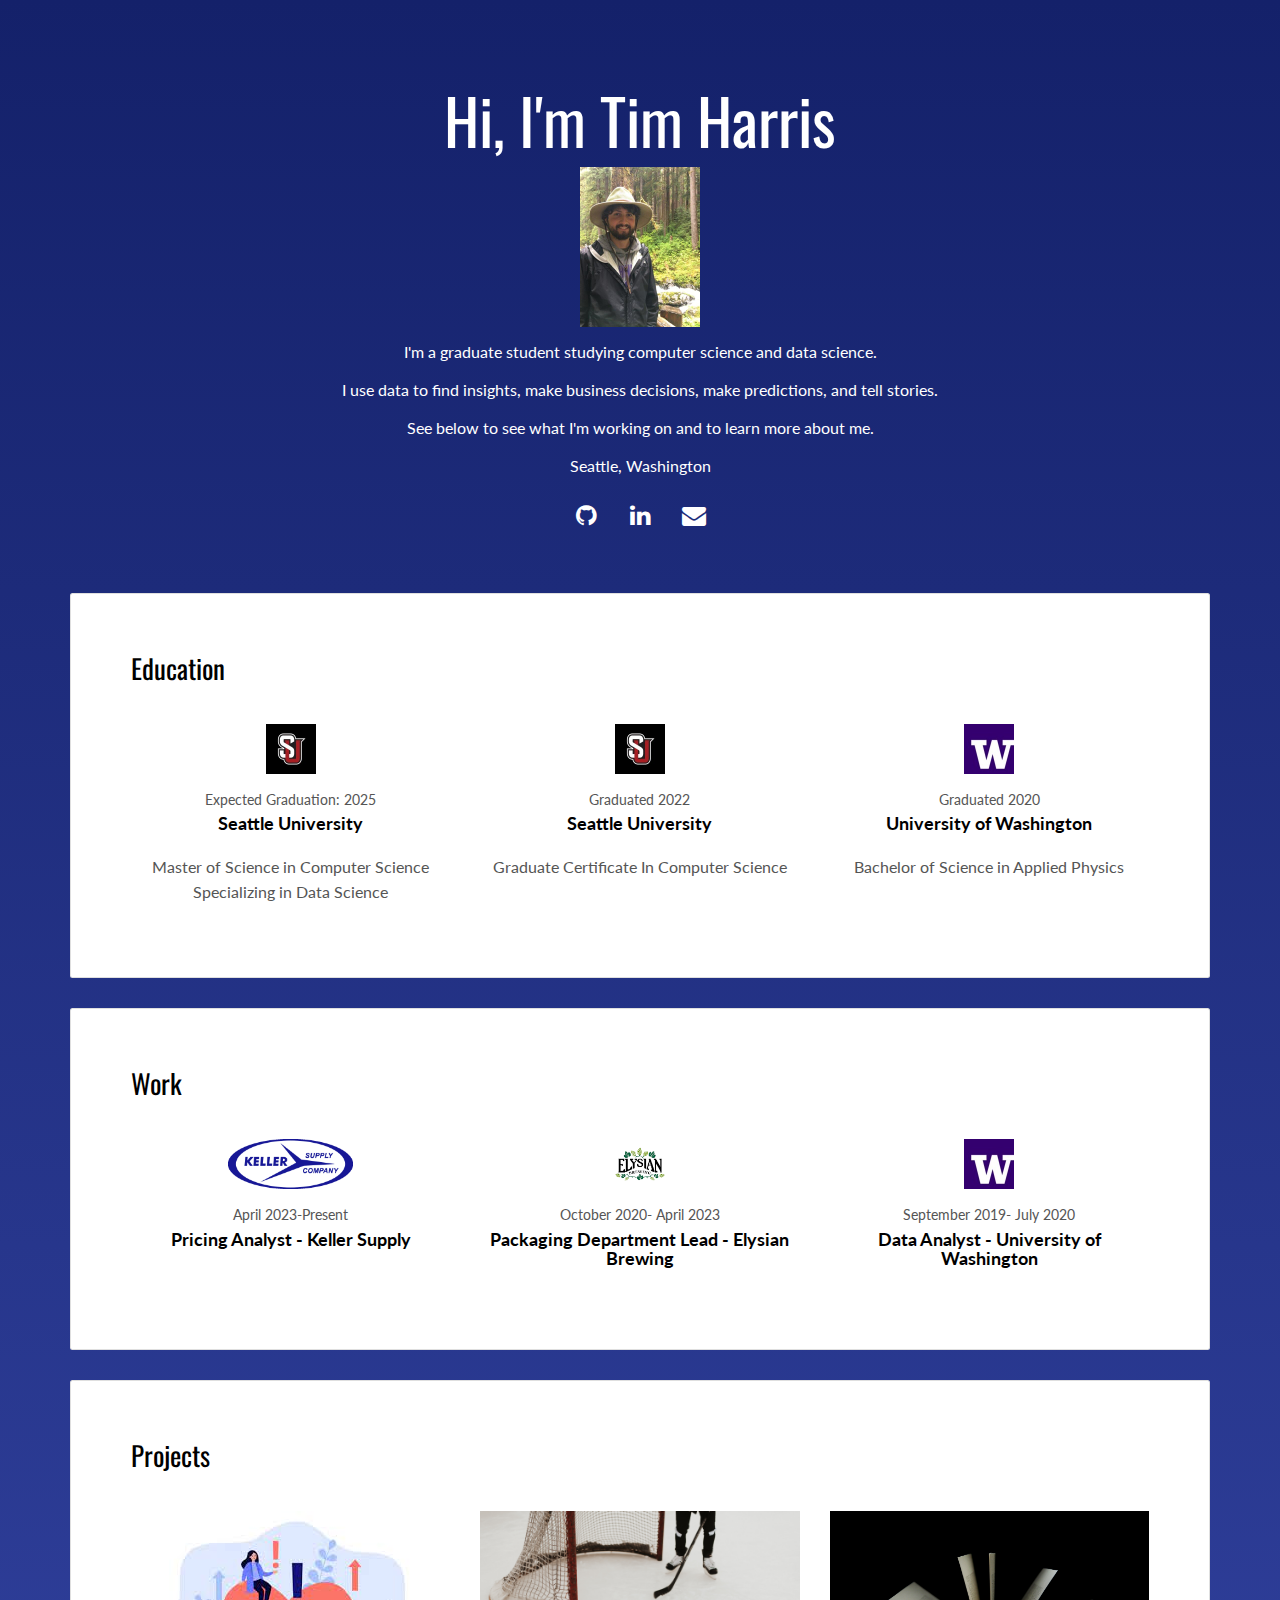
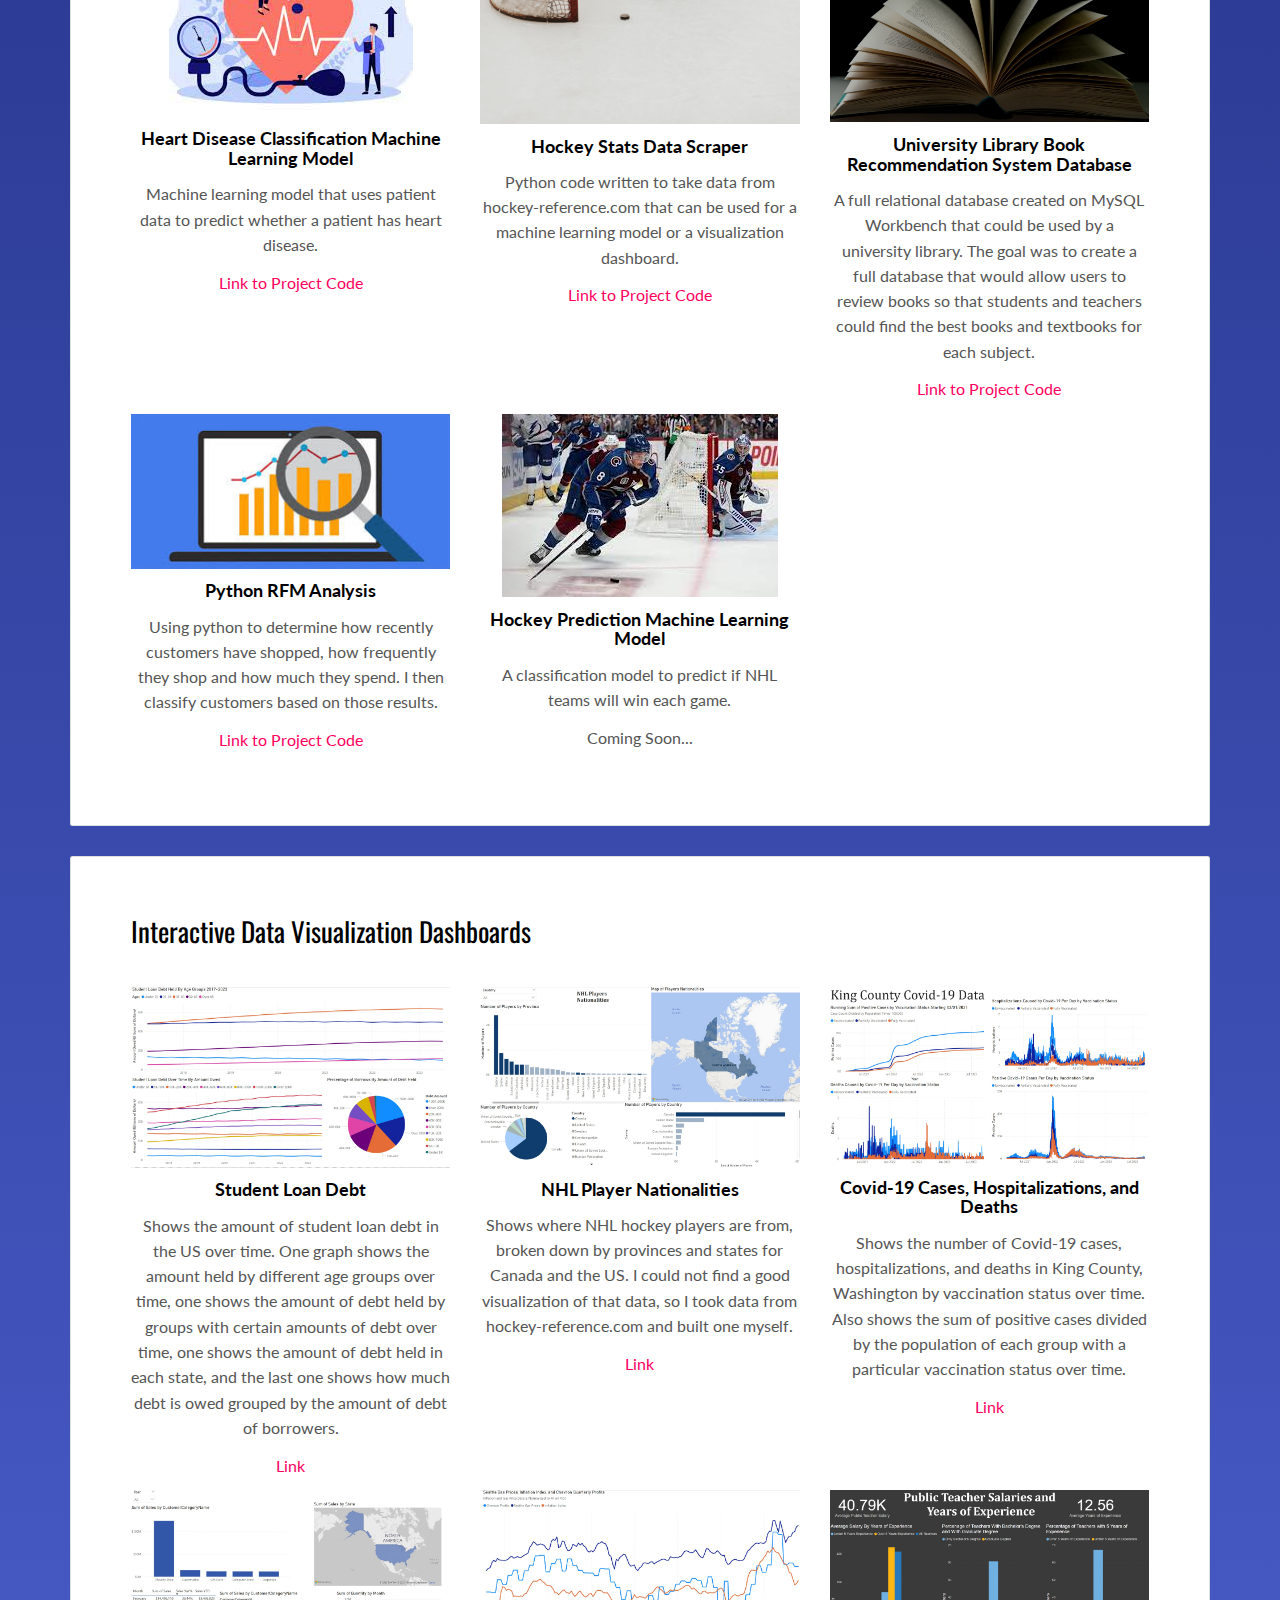
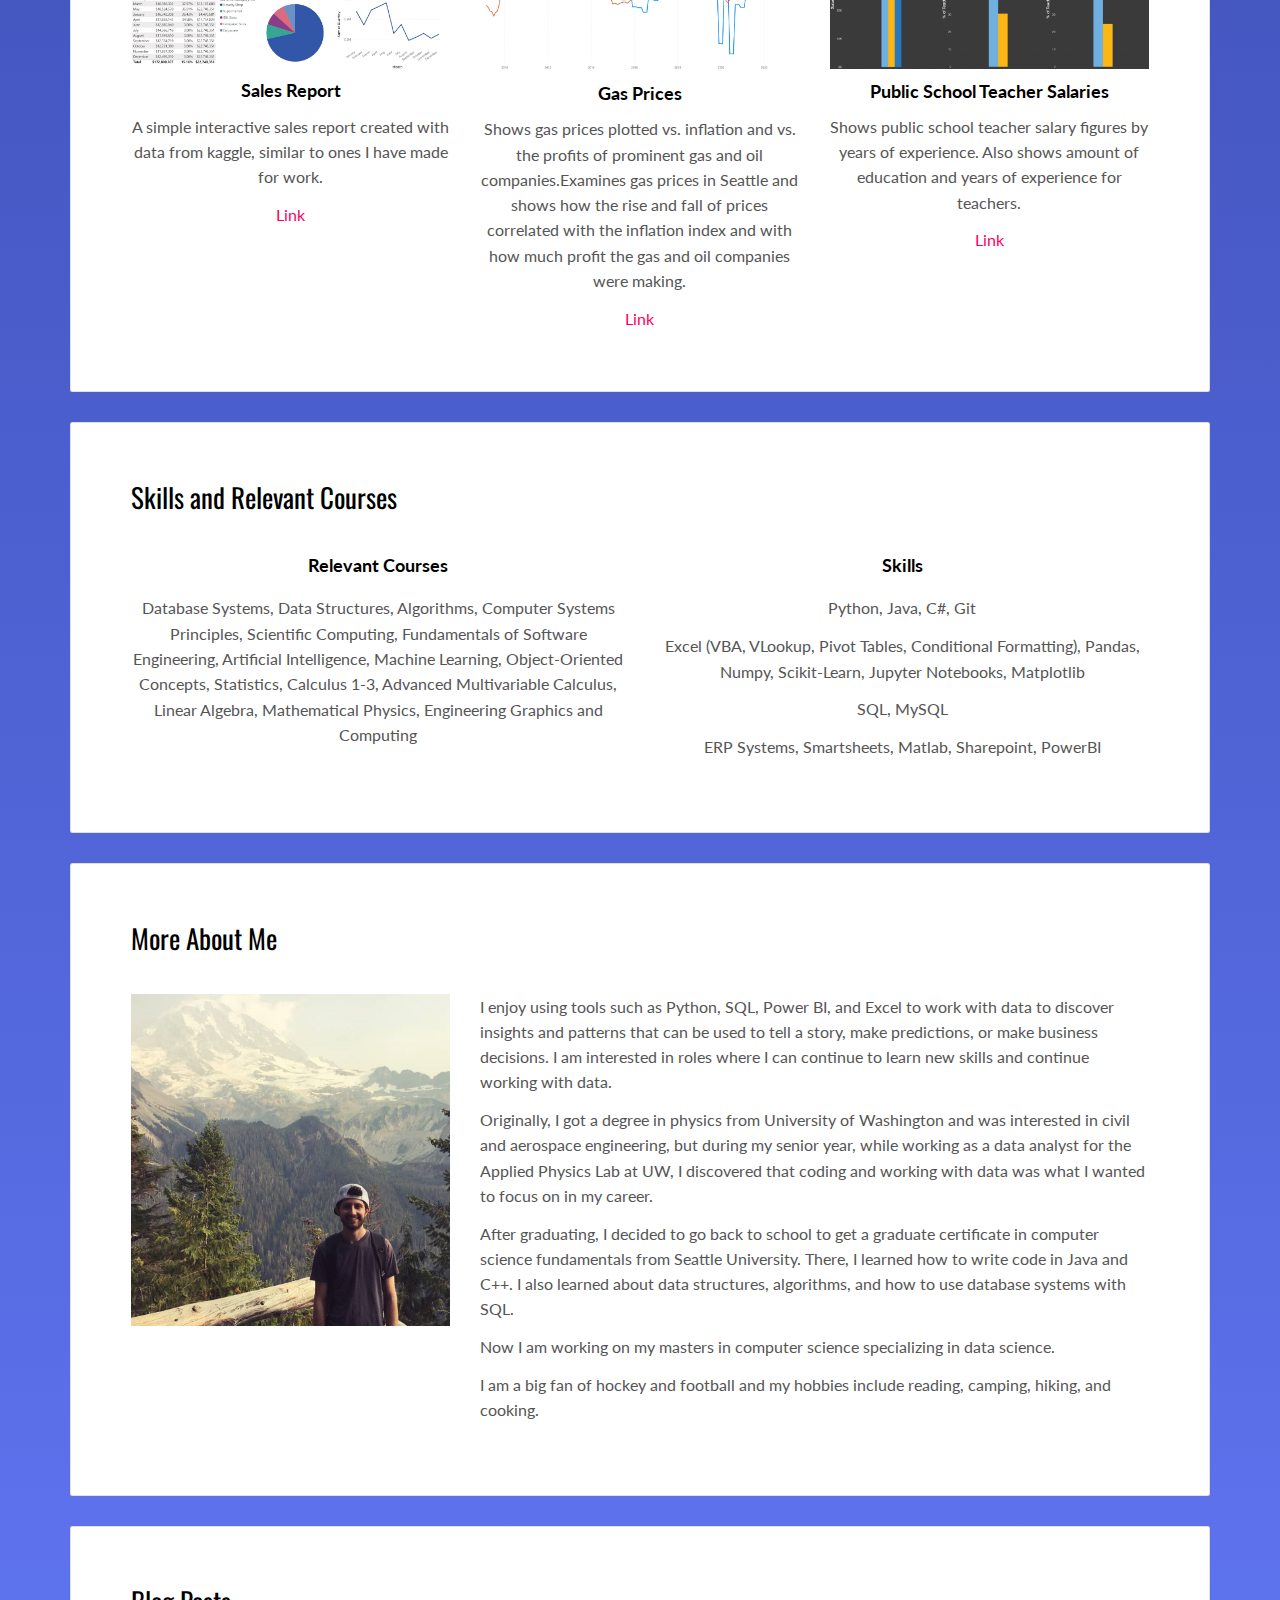
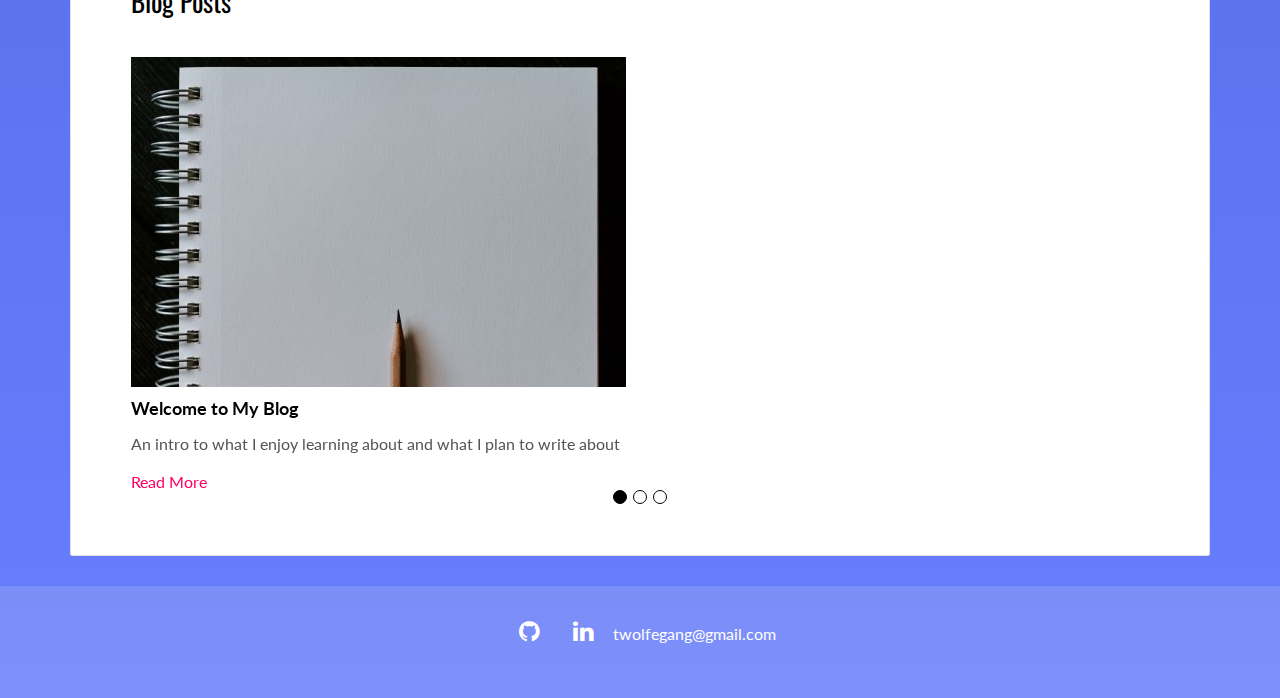
==== index.html @ 56629cdc "Update index.html" ====
<!DOCTYPE html>
<html lang="en">

<head>
  <meta charset="UTF-8">
  <meta content="IE=edge" http-equiv="X-UA-Compatible">
  <meta content="width=device-width,initial-scale=1" name="viewport">
  <meta content="description" name="description">
  <meta name="google" content="notranslate" />
  <meta content="Mashup templates have been developped by Orson.io team" name="author">

  <!-- Disable tap highlight on IE -->
  <meta name="msapplication-tap-highlight" content="no">
  
  <link rel="apple-touch-icon" sizes="180x180" href="apple-icon-180x180.png">
  <link href="book.ico" rel="icon">
  <title>Tim Harris</title>  

<link href="main.d8e0d294.css" rel="stylesheet"></head>

<body class="">

<!-- Add your content of header -->
<div class="background-color-layer" style="background-image: url('img-01.png')"
></div>
<main class="content-wrapper">
  <header class="white-text-container section-container">
    <div class="text-center" style="text-align:center;">
      <h1>Hi, I'm Tim Harris</h1>
	<p></p>
	<img src="thumbnail_image_6483441.jpg" alt="" style="width:120px;height:160px;">
	<p></p>
      <p>I'm a graduate student studying computer science and data science.</p> 
	<p>I use data to find insights, make business decisions, make predictions, and tell stories.</p> 
	<p>See below to see what I'm working on and to learn more about me.</p>
      <p>Seattle, Washington</p>
      <p>
        <a class="fa-icon fa-icon-2x" href="https://github.com/twolfegang" title="">
          <i class="fa fa-github"></i>
        </a>
        <a class="fa-icon fa-icon-2x" href="https://www.linkedin.com/in/twolfegang" title="">
          <i class="fa fa-linkedin"></i>
        </a>
        <a class="fa-icon fa-icon-2x" href="mailto:twolfegang@gmail.com" title="">
          <i class="fa fa-envelope"></i>
        </a>
      </p>
    </div>
  </header>



<!-- Add your site or app content here -->
	
 <div class="container">
   <div class="row">
     <div class="col-xs-12">
	     
	<div class="card">
          <div class="card-block">
            <h2>Education</h2>
            <div class="row" style="text-align:center;">

		<div class="col-md-4">
                <div class="education-experience">
		  <img src="SU.jpg" alt="SU" style="width:50px;height:50px;">
			<p></p>
                  <small class="date">Expected Graduation: 2025</small>
                  <h3 class="h5 date-title">Seattle University</h3>
                  <p>Master of Science in Computer Science Specializing in Data Science</p>
        	</div>
        	</div>

		<div class="col-md-4">
                <div class="education-experience">
		  <img src="SU.jpg" alt="SU" class="center" style="width:50px;height:50px;">	
		<p></p>	
                  <small class="date">Graduated 2022</small>
                  <h3 class="h5 date-title">Seattle University</h3>
                  <p>Graduate Certificate In Computer Science</p>
                </div>
              </div>
		    
		<div class="col-md-4">
                <div class="education-experience">
		  <img src="UW.jpg" alt="UW" style="width:50px;height:50px;">	
		<p></p>		
                  <small class="date">Graduated 2020</small>
                  <h3 class="h5 date-title">University of Washington</h3>
                  <p>Bachelor of Science in Applied Physics</p>
                </div>
              </div>
        </div>
      </div>
	</div>
          </div>
        </div>

	<div class="card">
          <div class="card-block">
            <h2>Work</h2>
	<div class="row" style="text-align:center;">
            <div class="col-md-4">
        	<div class="education-experience">
		<img src="keller.png" alt="keller" style="width:125px;height:50px;">
		<p></p>
              <small class="date">April 2023-Present</small>
              <h3 class="h5 date-title">Pricing Analyst - <a href="https://kellersupply.com" title="">Keller Supply</a></h3>
            </div>
	    </div>

            <div class="col-md-4">
        	<div class="education-experience">
		<img src="old.png" alt="elysian" style="width:50px;height:50px;">
		<p></p>
              <small class="date">October 2020- April 2023</small>
              <h3 class="h5 date-title">Packaging Department Lead - <a href="https://elysianbrewing.com" title="">Elysian Brewing</a></h3>
            </div>
	    </div>

            <div class="col-md-4">
        	<div class="education-experience">
		<img src="UW.jpg" alt="UW" style="width:50px;height:50px;">
		<p></p>
              <small class="date">September 2019- July 2020</small>
              <h3 class="h5 date-title">Data Analyst - <a href="https://www.apl.washington.edu/" title="">University of Washington</a></h3> 
            </div>
          </div>
        </div>
	</div>
	</div>
	 
        <div class="card">
          <div class="card-block">
            <h2>Projects</h2>
            <div class="row" style="text-align:center;">
              <div class="col-md-4">
                <img src="Heart.jpg" alt="">
                <h3 class="h5">Heart Disease Classification Machine Learning Model</h3>
                <p>Machine learning model that uses patient data to predict whether a patient has heart disease.</p>
                <p></p>
                <a href="https://github.com/twolfegang/Heart-Disease-Model">Link to Project Code</a>
              </div>
              <div class="col-md-4">
                <img src="hockey (2).jpg" class="img-responsive" alt="">
                <h3 class="h5">Hockey Stats Data Scraper</h3>
                <p>Python code written to take data from hockey-reference.com that can be used for a machine
                  learning model or a visualization dashboard.</p>
                  <p></p>
                  <a href="https://github.com/twolfegang/Hockey-Data-Scraper">Link to Project Code</a>
              </div>
              <div class="col-md-4">
                <img src="booktracker.jpg" class="img-responsive" alt="">
                <h3 class="h5">University Library Book Recommendation System Database</h3>
                <p>A full relational database created on MySQL Workbench that could be used by a university library. The
                  goal was to create a full database that would allow users to review books so that students and teachers
                  could find the best books and textbooks for each subject.</p>
                  <a href="https://github.com/twolfegang/Library-Database">Link to Project Code</a>
                  <p></p>
              </div>
            </div>
            <tr></tr>
            <div class="row" style="text-align:center;">
              <div class="col-md-4">
                <img src="Sales.jpg" class="img-responsive" alt="">
                <h3 class="h5">Python RFM Analysis</h3>
                <p>Using python to determine how recently customers have shopped, how frequently they shop and how much they spend. I then classify customers based on those results.</p>
                <p></p>
                <a href="https://github.com/twolfegang/RFM-Analysis">Link to Project Code</a>
                <p></p>
              </div>
              <div class="col-md-4">
                <img src="Makar.jpg" alt="">
                <h3 class="h5">Hockey Prediction Machine Learning Model</h3>
                <p>A classification model to predict if NHL teams will win each game.</p>
                <p>Coming Soon...</p>
              </div>
            </div>
          </div>
        </div>

        <div class="card">
          <div class="card-block">
            <h2>Interactive Data Visualization Dashboards</h2>
            <div class="row" style="text-align:center;">
              <div class="col-md-4">
                <img src="StudentLoan.jpg" class="img-responsive" alt="">
                <h3 class="h5">Student Loan Debt</h3>
                <p>Shows the amount of student loan debt in the US over time. One graph shows the amount
                  held by different age groups over time, one shows the amount of debt held by groups with certain
                  amounts of debt over time, one shows the amount of debt held in each state, and the last one shows
                  how much debt is owed grouped by the amount of debt of borrowers.</p>
                  <p></p>
                  <a href="https://github.com/twolfegang/student-loan-data">Link</a>
                  <p></p>
              </div>
              <div class="col-md-4">
                <img src="NHLPlayers.jpg" class="img-responsive" alt="">
                <h3 class="h5">NHL Player Nationalities</h3>
                <p>Shows where NHL hockey players are from, broken down by provinces
                  and states for Canada and the US. I could not find a good visualization of that data, 
                  so I took data from hockey-reference.com and built one myself.</p>
                  <a href="https://github.com/twolfegang/NHL-data">Link</a>
              </div>
              <div class="col-md-4">
                <img src="Covid.jpg" class="img-responsive" alt="">
                <h3 class="h5">Covid-19 Cases, Hospitalizations, and Deaths</h3>
                <p>Shows the number of Covid-19 cases, hospitalizations, and deaths in King County,
                  Washington by vaccination status over time. Also shows the sum of positive cases divided by the
                  population of each group with a particular vaccination status over time.</p>
                  <a href="https://github.com/twolfegang/covid-data">Link</a>
              </div>
            </div>
            <div class="row" style="text-align:center;">
              <div class="col-md-4">
                <img src="SalesReport.jpg" class="img-responsive" alt="">
                <h3 class="h5">Sales Report</h3>
                <p>A simple interactive sales report created with data from kaggle, similar to ones I have made for work.</p>
                <a href="https://github.com/twolfegang/sales-data">Link</a>
              </div>
              <div class="col-md-4">
                <img src="GasPrices.jpg" class="img-responsive" alt="">
                <h3 class="h5">Gas Prices</h3>
                <p>Shows gas prices plotted vs. inflation and vs. the profits of prominent gas and oil
                  companies.Examines gas prices in Seattle and shows how the rise and fall of prices correlated
                  with the inflation index and with how much profit the gas and oil companies were making.</p>
                  <a href="https://github.com/twolfegang/gas-price-data">Link</a>
              </div>
              <div class="col-md-4">
                <img src="Teacher.jpg" class="img-responsive" alt="">
                <h3 class="h5">Public School Teacher Salaries</h3>
                <p>Shows public school teacher salary figures by years of experience. Also shows amount of education and years of experience for teachers.</p>
                <a href="https://github.com/twolfegang/teacher-data">Link</a>
              </div>
            </div>
          </div>
        </div>

	<div class="card">
        	<div class="card-block">
            	<h2>Skills and Relevant Courses</h2>
		<div class="row" style="text-align:center;">
			<div class="col-md-6">
             		<div class="education-experience">
              			<h3 class="h5 date-title">Relevant Courses</h3>
              			<p>Database Systems, Data Structures, Algorithms, Computer Systems Principles, Scientific Computing, 
				Fundamentals of Software Engineering, Artificial Intelligence, Machine Learning,
                		Object-Oriented Concepts, Statistics, Calculus 1-3, Advanced Multivariable Calculus, Linear Algebra, 
                		Mathematical Physics, Engineering Graphics and Computing</p>
            		</div>
			</div>		

            	<div class="col-md-6">
             		<div class="education-experience">
              		<h3 class="h5 date-title">Skills</h3>
              			<p>Python, Java, C#, Git</p>
				<p>Excel (VBA, VLookup, Pivot Tables, Conditional Formatting), Pandas, Numpy, Scikit-Learn, Jupyter Notebooks, Matplotlib</p>
				<p>SQL, MySQL</p>
				<p>ERP Systems, Smartsheets, Matlab, Sharepoint, PowerBI</p> 
            		</div>
          	</div>
        </div>
	</div>
	</div>
	 
       <div class="card">
          <div class="card-block">
            <h2>More About Me</h2>
            <div class="row">
              <div class="col-md-4">
                <p><img src="img-01.png" class="img-responsive" alt=""></p>
              </div>
              <div class="col-md-8">

              <p>I enjoy using tools such as Python, SQL, Power BI, and Excel to work with data to discover insights 
                and patterns that can be used to tell a story, make predictions, or make business decisions. 
                I am interested in roles where I can continue to learn new skills and continue working with data. </p>
              <p>Originally, I got a degree in physics from University of Washington and was interested in civil and 
                aerospace engineering, but during my senior year, while working as a data analyst for the 
                Applied Physics Lab at UW, I discovered that coding and working with data was what I wanted to 
                focus on in my career. </p>
              <p>After graduating, I decided to go back to school to get a graduate certificate in computer science 
                fundamentals from Seattle University. There, I learned how to write code in Java and C++. I also learned 
                about data structures, algorithms, and how to use database systems with SQL. </p>
              <p>Now I am working on my masters in computer science specializing in data science.</p>
              <p> I am a big fan of hockey and football and my hobbies include reading, camping, hiking, and cooking. </p>    
              </div>
            </div>
          </div>
        </div>

              <div class="card">
          <div class="card-block">
            <h2>Blog Posts</h2>
            <div id="carousel-example-generic" class="carousel slide" data-ride="carousel">
            

            <!-- Wrapper for slides -->
            <div class="carousel-inner" role="listbox">
              <div class="item active">
                <img src="learned.jpg" class="img-responsive" alt="">
                <div class="carousel-caption">
                  <h3 class="h5">Welcome to My Blog</h3>
                  <p>An intro to what I enjoy learning about and what I plan to write about</p>
                  <a href="https://medium.com/@twolfegang/welcome-to-my-blog-fffe9e2629b8">Read More</a>
                </div>
              </div>
              <div class="item">
                <img src="learning.jpg" class="img-responsive" alt="">
                <div class="carousel-caption">
                  <h3 class="h5">What Is Machine Learning?</h3>
                  <p>Explaining machine learning in basic terms for beginners</p>
                  <a href="https://medium.com/@twolfegang/what-is-machine-learning-explaining-the-basic-concept-of-how-it-works-213260e76b90">Read More</a>
                </div>
              </div>

              <div class="item">
                <img src="imposter.jpg" class="img-responsive" alt="">
                <div class="carousel-caption">
                  <h3 class="h5">How Does A Random Forest Algorithm Work?</h3>
                  <p>Random Forest algorithms can be used for classication or regression machine learning models.</p>
                  <a href="https://medium.com/@twolfegang/a-very-quick-explanation-of-random-forest-6c26cb41fc52">Read More</a>
                </div>
              </div>
            </div>

            <!-- Indicators -->
            <ol class="carousel-indicators">
              <li data-target="#carousel-example-generic" data-slide-to="0" class="active"></li>
              <li data-target="#carousel-example-generic" data-slide-to="1"></li>
              <li data-target="#carousel-example-generic" data-slide-to="2"></li>
            </ol>

          </div>
          </div>
        </div>
     </div>
   </div>
 </div>

</main>
<footer class="footer-container white-text-container text-center">
  <div class="container">
    <div class="row">
      <div class="col-xs-12">
        
               
          <a class="fa-icon fa-icon-2x" href="https://github.com/twolfegang" title="">
            <i class="fa fa-github"></i>
          </a>
          <a class="fa-icon fa-icon-2x" href="https://www.linkedin.com/in/twolfegang" title="">
            <i class="fa fa-linkedin"></i>
          </a>
          <a href="mailto:twolfegang@gmail.com">twolfegang@gmail.com</a>
        </p>
      </div>
    </div>
  </div>
</footer>

<script>
  document.addEventListener("DOMContentLoaded", function (event) {
     scrollRevelation('.card');
  });
</script>
<!-- Google Analytics: change UA-XXXXX-X to be your site's ID 

<script>
  (function (i, s, o, g, r, a, m) {
    i['GoogleAnalyticsObject'] = r; i[r] = i[r] || function () {
      (i[r].q = i[r].q || []).push(arguments)
    }, i[r].l = 1 * new Date(); a = s.createElement(o),
      m = s.getElementsByTagName(o)[0]; a.async = 1; a.src = g; m.parentNode.insertBefore(a, m)
  })(window, document, 'script', '//www.google-analytics.com/analytics.js', 'ga');
  ga('create', 'UA-XXXXX-X', 'auto');
  ga('send', 'pageview');
</script>

--><script type="text/javascript" src="main.bc58148c.js"></script></body>

</html>
---- main.d8e0d294.css ----
@import url(https://fonts.googleapis.com/css?family=Lato:400,700|Oswald);@import url(https://maxcdn.bootstrapcdn.com/font-awesome/4.7.0/css/font-awesome.min.css);/*!
 * Bootstrap v3.3.7 (http://getbootstrap.com)
 * Copyright 2011-2016 Twitter, Inc.
 * Licensed under MIT (https://github.com/twbs/bootstrap/blob/master/LICENSE)
 */
/*! normalize.css v3.0.3 | MIT License | github.com/necolas/normalize.css */html{font-family:sans-serif;-ms-text-size-adjust:100%;-webkit-text-size-adjust:100%}body{margin:0}article,aside,details,figcaption,figure,footer,header,hgroup,main,menu,nav,section,summary{display:block}audio,canvas,progress,video{display:inline-block;vertical-align:baseline}audio:not([controls]){display:none;height:0}[hidden],template{display:none}a{background-color:transparent}a:active,a:hover{outline:0}abbr[title]{border-bottom:1px dotted}b,strong{font-weight:700}dfn{font-style:italic}h1{font-size:2em;margin:.67em 0}mark{background:#ff0;color:#000}small{font-size:80%}sub,sup{font-size:75%;line-height:0;position:relative;vertical-align:baseline}sup{top:-.5em}sub{bottom:-.25em}img{border:0}svg:not(:root){overflow:hidden}figure{margin:1em 40px}hr{box-sizing:content-box;height:0}pre{overflow:auto}code,kbd,pre,samp{font-family:monospace,monospace;font-size:1em}button,input,optgroup,select,textarea{color:inherit;font:inherit;margin:0}button{overflow:visible}button,select{text-transform:none}button,html input[type=button],input[type=reset],input[type=submit]{-webkit-appearance:button;cursor:pointer}button[disabled],html input[disabled]{cursor:default}button::-moz-focus-inner,input::-moz-focus-inner{border:0;padding:0}input{line-height:normal}input[type=checkbox],input[type=radio]{box-sizing:border-box;padding:0}input[type=number]::-webkit-inner-spin-button,input[type=number]::-webkit-outer-spin-button{height:auto}input[type=search]{-webkit-appearance:textfield;box-sizing:content-box}input[type=search]::-webkit-search-cancel-button,input[type=search]::-webkit-search-decoration{-webkit-appearance:none}fieldset{border:1px solid silver;margin:0 2px;padding:.35em .625em .75em}textarea{overflow:auto}optgroup{font-weight:700}table{border-collapse:collapse;border-spacing:0}td,th{padding:0}

.content-wrapper{
    background-image: linear-gradient(#14216A, #667CFD);
}

/*! Source: https://github.com/h5bp/html5-boilerplate/blob/master/src/css/main.css */@media print{*,:after,:before{background:transparent!important;
color:#000!important;
box-shadow:none!important;
text-shadow:none!important}

a,a:visited{text-decoration:underline}

a[href]:after{content:" (" attr(href) ")"}

abbr[title]:after{content:" (" attr(title) ")"}

a[href^="#"]:after,a[href^="javascript:"]:after{content:""}

blockquote,pre{border:1px solid #999;
page-break-inside:avoid}

thead{display:table-header-group}

img,tr{page-break-inside:avoid}

img{max-width:100%!important}

h2,h3,p{orphans:3;
widows:3}

h2,h3{page-break-after:avoid}

.navbar{display:none}

.btn>.caret,.dropup>.btn>.caret{border-top-color:#000!important}

.label{border:1px solid #000}

.table{border-collapse:collapse!important}

.table td,.table th{background-color:#fff!important}

.table-bordered td,.table-bordered th{border:1px solid #ddd!important}

}

*,:after,:before{-webkit-box-sizing:border-box;
-moz-box-sizing:border-box;
box-sizing:border-box}

html{font-size:10px;
-webkit-tap-highlight-color:transparent}

body{font-family:Lato,Helvetica,Arial,sans-serif;
font-size:16px;
line-height:1.58;
color:#555;
background-color:#fff}

button,input,select,textarea{font-family:inherit;
font-size:inherit;
line-height:inherit}

a{color:#ff0060;
text-decoration:none}

a:focus,a:hover{color:#b30043;
text-decoration:underline}

a:focus{outline:5px auto -webkit-focus-ring-color;
outline-offset:-2px}

figure{margin:0}

img{vertical-align:middle}

.img-responsive{display:block;
max-width:100%;
height:auto}

.img-rounded{border-radius:6px}

.img-thumbnail{padding:4px;
line-height:1.58;
background-color:#fff;
border:1px solid #ddd;
border-radius:4px;
-webkit-transition:all .2s ease-in-out;
-o-transition:all .2s ease-in-out;
transition:all .2s ease-in-out;
display:inline-block;
max-width:100%;
height:auto}

.img-circle{border-radius:50%}

hr{margin-top:25px;
margin-bottom:25px;
border:0;
border-top:1px solid #eee}

.sr-only{position:absolute;
width:1px;
height:1px;
margin:-1px;
padding:0;
overflow:hidden;
clip:rect(0,0,0,0);
border:0}

.sr-only-focusable:active,.sr-only-focusable:focus{position:static;
width:auto;
height:auto;
margin:0;
overflow:visible;
clip:auto}

[role=button]{cursor:pointer}

.h1,.h2,.h3,.h4,.h5,.h6,h1,h2,h3,h4,h5,h6{font-family:Oswald,Helvetica,Arial,sans-serif;
font-weight:400;
line-height:1.1;
color:#000}

.h1 .small,.h1 small,.h2 .small,.h2 small,.h3 .small,.h3 small,.h4 .small,.h4 small,.h5 .small,.h5 small,.h6 .small,.h6 small,h1 .small,h1 small,h2 .small,h2 small,h3 .small,h3 small,h4 .small,h4 small,h5 .small,h5 small,h6 .small,h6 small{font-weight:400;
line-height:1;
color:#777}

.h1,.h2,.h3,h1,h2,h3{margin-top:25px;
margin-bottom:12.5px}

.h1 .small,.h1 small,.h2 .small,.h2 small,.h3 .small,.h3 small,h1 .small,h1 small,h2 .small,h2 small,h3 .small,h3 small{font-size:65%}

.h4,.h5,.h6,h4,h5,h6{margin-top:12.5px;
margin-bottom:12.5px}

.h4 .small,.h4 small,.h5 .small,.h5 small,.h6 .small,.h6 small,h4 .small,h4 small,h5 .small,h5 small,h6 .small,h6 small{font-size:75%}

.h1,h1{font-size:63px}

.h2,h2{font-size:27px}

.h3,.h4,h3,h4{font-size:20px}

.h5,h5{font-size:18px}

.h6,h6{font-size:14px}

p{margin:0 0 12.5px}

.lead{margin-bottom:25px;
font-size:18px;
font-weight:300;
line-height:1.4}

@media (min-width:768px){.lead{font-size:24px}

}

.small,small{font-size:87%}

.mark,mark{background-color:#fcf8e3;
padding:.2em}

.text-left{text-align:left}

.text-right{text-align:right}

.text-center{text-align:center}

.text-justify{text-align:justify}

.text-nowrap{white-space:nowrap}

.text-lowercase{text-transform:lowercase}

.initialism,.text-uppercase{text-transform:uppercase}

.text-capitalize{text-transform:capitalize}

.text-muted{color:#777}

.text-primary{color:#ff0060}

a.text-primary:focus,a.text-primary:hover{color:#cc004d}

.text-success{color:#fff}

a.text-success:focus,a.text-success:hover{color:#e6e6e6}

.text-info{color:#31708f}

a.text-info:focus,a.text-info:hover{color:#245269}

.text-warning{color:#8a6d3b}

a.text-warning:focus,a.text-warning:hover{color:#66512c}

.text-danger{color:#fff}

a.text-danger:focus,a.text-danger:hover{color:#e6e6e6}

.bg-primary{color:#fff;
background-color:#ff0060}

a.bg-primary:focus,a.bg-primary:hover{background-color:#cc004d}

.bg-success{background-color:#87e329}

a.bg-success:focus,a.bg-success:hover{background-color:#6dc019}

.bg-info{background-color:#d9edf7}

a.bg-info:focus,a.bg-info:hover{background-color:#afd9ee}

.bg-warning{background-color:#fcf8e3}

a.bg-warning:focus,a.bg-warning:hover{background-color:#f7ecb5}

.bg-danger{background-color:#ff2c74}

a.bg-danger:focus,a.bg-danger:hover{background-color:#f80055}

.page-header{padding-bottom:11.5px;
margin:50px 0 25px;
border-bottom:1px solid #eee}

ol,ul{margin-top:0;
margin-bottom:12.5px}

ol ol,ol ul,ul ol,ul ul{margin-bottom:0}

.list-inline,.list-unstyled{padding-left:0;
list-style:none}

.list-inline{margin-left:-5px}

.list-inline>li{display:inline-block;
padding-left:5px;
padding-right:5px}

dl{margin-top:0;
margin-bottom:25px}

dd,dt{line-height:1.58}

dt{font-weight:700}

dd{margin-left:0}

.dl-horizontal dd:after,.dl-horizontal dd:before{content:" ";
display:table}

.dl-horizontal dd:after{clear:both}

@media (min-width:768px){.dl-horizontal dt{float:left;
width:160px;
clear:left;
text-align:right;
overflow:hidden;
text-overflow:ellipsis;
white-space:nowrap}

.dl-horizontal dd{margin-left:180px}

}

abbr[data-original-title],abbr[title]{cursor:help;
border-bottom:1px dotted #777}

.initialism{font-size:90%}

blockquote{padding:12.5px 25px;
margin:0 0 25px;
font-size:20px;
border-left:5px solid #eee}

blockquote ol:last-child,blockquote p:last-child,blockquote ul:last-child{margin-bottom:0}

blockquote .small,blockquote footer,blockquote small{display:block;
font-size:80%;
line-height:1.58;
color:#777}

blockquote .small:before,blockquote footer:before,blockquote small:before{content:"\2014   \A0"}

.blockquote-reverse,blockquote.pull-right{padding-right:15px;
padding-left:0;
border-right:5px solid #eee;
border-left:0;
text-align:right}

.blockquote-reverse .small:before,.blockquote-reverse footer:before,.blockquote-reverse small:before,blockquote.pull-right .small:before,blockquote.pull-right footer:before,blockquote.pull-right small:before{content:""}

.blockquote-reverse .small:after,.blockquote-reverse footer:after,.blockquote-reverse small:after,blockquote.pull-right .small:after,blockquote.pull-right footer:after,blockquote.pull-right small:after{content:"\A0   \2014"}

address{margin-bottom:25px;
font-style:normal;
line-height:1.58}

code,kbd,pre,samp{font-family:Menlo,Monaco,Consolas,Courier New,monospace}

code{color:#c7254e;
background-color:#f9f2f4;
border-radius:4px}

code,kbd{padding:2px 4px;
font-size:90%}

kbd{color:#fff;
background-color:#333;
border-radius:3px;
box-shadow:inset 0 -1px 0 rgba(0,0,0,.25)}

kbd kbd{padding:0;
font-size:100%;
font-weight:700;
box-shadow:none}

pre{display:block;
padding:12px;
margin:0 0 12.5px;
font-size:15px;
line-height:1.58;
word-break:break-all;
word-wrap:break-word;
color:#333;
background-color:#f5f5f5;
border:1px solid #ccc;
border-radius:4px}

pre code{padding:0;
font-size:inherit;
color:inherit;
white-space:pre-wrap;
background-color:transparent;
border-radius:0}

.pre-scrollable{max-height:340px;
overflow-y:scroll}

.container{margin-right:auto;
margin-left:auto;
padding-left:15px;
padding-right:15px}

.container:after,.container:before{content:" ";
display:table}

.container:after{clear:both}

@media (min-width:768px){.container{width:750px}

}

@media (min-width:992px){.container{width:970px}

}

@media (min-width:1200px){.container{width:1170px}

}

.container-fluid{margin-right:auto;
margin-left:auto;
padding-left:15px;
padding-right:15px}

.container-fluid:after,.container-fluid:before{content:" ";
display:table}

.container-fluid:after{clear:both}

.row{margin-left:-15px;
margin-right:-15px}

.row:after,.row:before{content:" ";
display:table}

.row:after{clear:both}

.col-lg-1,.col-lg-2,.col-lg-3,.col-lg-4,.col-lg-5,.col-lg-6,.col-lg-7,.col-lg-8,.col-lg-9,.col-lg-10,.col-lg-11,.col-lg-12,.col-md-1,.col-md-2,.col-md-3,.col-md-4,.col-md-5,.col-md-6,.col-md-7,.col-md-8,.col-md-9,.col-md-10,.col-md-11,.col-md-12,.col-sm-1,.col-sm-2,.col-sm-3,.col-sm-4,.col-sm-5,.col-sm-6,.col-sm-7,.col-sm-8,.col-sm-9,.col-sm-10,.col-sm-11,.col-sm-12,.col-xs-1,.col-xs-2,.col-xs-3,.col-xs-4,.col-xs-5,.col-xs-6,.col-xs-7,.col-xs-8,.col-xs-9,.col-xs-10,.col-xs-11,.col-xs-12{position:relative;
min-height:1px;
padding-left:15px;
padding-right:15px}

.col-xs-1,.col-xs-2,.col-xs-3,.col-xs-4,.col-xs-5,.col-xs-6,.col-xs-7,.col-xs-8,.col-xs-9,.col-xs-10,.col-xs-11,.col-xs-12{float:left}

.col-xs-1{width:8.33333%}

.col-xs-2{width:16.66667%}

.col-xs-3{width:25%}

.col-xs-4{width:33.33333%}

.col-xs-5{width:41.66667%}

.col-xs-6{width:50%}

.col-xs-7{width:58.33333%}

.col-xs-8{width:66.66667%}

.col-xs-9{width:75%}

.col-xs-10{width:83.33333%}

.col-xs-11{width:91.66667%}

.col-xs-12{width:100%}

.col-xs-pull-0{right:auto}

.col-xs-pull-1{right:8.33333%}

.col-xs-pull-2{right:16.66667%}

.col-xs-pull-3{right:25%}

.col-xs-pull-4{right:33.33333%}

.col-xs-pull-5{right:41.66667%}

.col-xs-pull-6{right:50%}

.col-xs-pull-7{right:58.33333%}

.col-xs-pull-8{right:66.66667%}

.col-xs-pull-9{right:75%}

.col-xs-pull-10{right:83.33333%}

.col-xs-pull-11{right:91.66667%}

.col-xs-pull-12{right:100%}

.col-xs-push-0{left:auto}

.col-xs-push-1{left:8.33333%}

.col-xs-push-2{left:16.66667%}

.col-xs-push-3{left:25%}

.col-xs-push-4{left:33.33333%}

.col-xs-push-5{left:41.66667%}

.col-xs-push-6{left:50%}

.col-xs-push-7{left:58.33333%}

.col-xs-push-8{left:66.66667%}

.col-xs-push-9{left:75%}

.col-xs-push-10{left:83.33333%}

.col-xs-push-11{left:91.66667%}

.col-xs-push-12{left:100%}

.col-xs-offset-0{margin-left:0}

.col-xs-offset-1{margin-left:8.33333%}

.col-xs-offset-2{margin-left:16.66667%}

.col-xs-offset-3{margin-left:25%}

.col-xs-offset-4{margin-left:33.33333%}

.col-xs-offset-5{margin-left:41.66667%}

.col-xs-offset-6{margin-left:50%}

.col-xs-offset-7{margin-left:58.33333%}

.col-xs-offset-8{margin-left:66.66667%}

.col-xs-offset-9{margin-left:75%}

.col-xs-offset-10{margin-left:83.33333%}

.col-xs-offset-11{margin-left:91.66667%}

.col-xs-offset-12{margin-left:100%}

@media (min-width:768px){.col-sm-1,.col-sm-2,.col-sm-3,.col-sm-4,.col-sm-5,.col-sm-6,.col-sm-7,.col-sm-8,.col-sm-9,.col-sm-10,.col-sm-11,.col-sm-12{float:left}

.col-sm-1{width:8.33333%}

.col-sm-2{width:16.66667%}

.col-sm-3{width:25%}

.col-sm-4{width:33.33333%}

.col-sm-5{width:41.66667%}

.col-sm-6{width:50%}

.col-sm-7{width:58.33333%}

.col-sm-8{width:66.66667%}

.col-sm-9{width:75%}

.col-sm-10{width:83.33333%}

.col-sm-11{width:91.66667%}

.col-sm-12{width:100%}

.col-sm-pull-0{right:auto}

.col-sm-pull-1{right:8.33333%}

.col-sm-pull-2{right:16.66667%}

.col-sm-pull-3{right:25%}

.col-sm-pull-4{right:33.33333%}

.col-sm-pull-5{right:41.66667%}

.col-sm-pull-6{right:50%}

.col-sm-pull-7{right:58.33333%}

.col-sm-pull-8{right:66.66667%}

.col-sm-pull-9{right:75%}

.col-sm-pull-10{right:83.33333%}

.col-sm-pull-11{right:91.66667%}

.col-sm-pull-12{right:100%}

.col-sm-push-0{left:auto}

.col-sm-push-1{left:8.33333%}

.col-sm-push-2{left:16.66667%}

.col-sm-push-3{left:25%}

.col-sm-push-4{left:33.33333%}

.col-sm-push-5{left:41.66667%}

.col-sm-push-6{left:50%}

.col-sm-push-7{left:58.33333%}

.col-sm-push-8{left:66.66667%}

.col-sm-push-9{left:75%}

.col-sm-push-10{left:83.33333%}

.col-sm-push-11{left:91.66667%}

.col-sm-push-12{left:100%}

.col-sm-offset-0{margin-left:0}

.col-sm-offset-1{margin-left:8.33333%}

.col-sm-offset-2{margin-left:16.66667%}

.col-sm-offset-3{margin-left:25%}

.col-sm-offset-4{margin-left:33.33333%}

.col-sm-offset-5{margin-left:41.66667%}

.col-sm-offset-6{margin-left:50%}

.col-sm-offset-7{margin-left:58.33333%}

.col-sm-offset-8{margin-left:66.66667%}

.col-sm-offset-9{margin-left:75%}

.col-sm-offset-10{margin-left:83.33333%}

.col-sm-offset-11{margin-left:91.66667%}

.col-sm-offset-12{margin-left:100%}

}

@media (min-width:992px){.col-md-1,.col-md-2,.col-md-3,.col-md-4,.col-md-5,.col-md-6,.col-md-7,.col-md-8,.col-md-9,.col-md-10,.col-md-11,.col-md-12{float:left}

.col-md-1{width:8.33333%}

.col-md-2{width:16.66667%}

.col-md-3{width:25%}

.col-md-4{width:33.33333%}

.col-md-5{width:41.66667%}

.col-md-6{width:50%}

.col-md-7{width:58.33333%}

.col-md-8{width:66.66667%}

.col-md-9{width:75%}

.col-md-10{width:83.33333%}

.col-md-11{width:91.66667%}

.col-md-12{width:100%}

.col-md-pull-0{right:auto}

.col-md-pull-1{right:8.33333%}

.col-md-pull-2{right:16.66667%}

.col-md-pull-3{right:25%}

.col-md-pull-4{right:33.33333%}

.col-md-pull-5{right:41.66667%}

.col-md-pull-6{right:50%}

.col-md-pull-7{right:58.33333%}

.col-md-pull-8{right:66.66667%}

.col-md-pull-9{right:75%}

.col-md-pull-10{right:83.33333%}

.col-md-pull-11{right:91.66667%}

.col-md-pull-12{right:100%}

.col-md-push-0{left:auto}

.col-md-push-1{left:8.33333%}

.col-md-push-2{left:16.66667%}

.col-md-push-3{left:25%}

.col-md-push-4{left:33.33333%}

.col-md-push-5{left:41.66667%}

.col-md-push-6{left:50%}

.col-md-push-7{left:58.33333%}

.col-md-push-8{left:66.66667%}

.col-md-push-9{left:75%}

.col-md-push-10{left:83.33333%}

.col-md-push-11{left:91.66667%}

.col-md-push-12{left:100%}

.col-md-offset-0{margin-left:0}

.col-md-offset-1{margin-left:8.33333%}

.col-md-offset-2{margin-left:16.66667%}

.col-md-offset-3{margin-left:25%}

.col-md-offset-4{margin-left:33.33333%}

.col-md-offset-5{margin-left:41.66667%}

.col-md-offset-6{margin-left:50%}

.col-md-offset-7{margin-left:58.33333%}

.col-md-offset-8{margin-left:66.66667%}

.col-md-offset-9{margin-left:75%}

.col-md-offset-10{margin-left:83.33333%}

.col-md-offset-11{margin-left:91.66667%}

.col-md-offset-12{margin-left:100%}

}

@media (min-width:1200px){.col-lg-1,.col-lg-2,.col-lg-3,.col-lg-4,.col-lg-5,.col-lg-6,.col-lg-7,.col-lg-8,.col-lg-9,.col-lg-10,.col-lg-11,.col-lg-12{float:left}

.col-lg-1{width:8.33333%}

.col-lg-2{width:16.66667%}

.col-lg-3{width:25%}

.col-lg-4{width:33.33333%}

.col-lg-5{width:41.66667%}

.col-lg-6{width:50%}

.col-lg-7{width:58.33333%}

.col-lg-8{width:66.66667%}

.col-lg-9{width:75%}

.col-lg-10{width:83.33333%}

.col-lg-11{width:91.66667%}

.col-lg-12{width:100%}

.col-lg-pull-0{right:auto}

.col-lg-pull-1{right:8.33333%}

.col-lg-pull-2{right:16.66667%}

.col-lg-pull-3{right:25%}

.col-lg-pull-4{right:33.33333%}

.col-lg-pull-5{right:41.66667%}

.col-lg-pull-6{right:50%}

.col-lg-pull-7{right:58.33333%}

.col-lg-pull-8{right:66.66667%}

.col-lg-pull-9{right:75%}

.col-lg-pull-10{right:83.33333%}

.col-lg-pull-11{right:91.66667%}

.col-lg-pull-12{right:100%}

.col-lg-push-0{left:auto}

.col-lg-push-1{left:8.33333%}

.col-lg-push-2{left:16.66667%}

.col-lg-push-3{left:25%}

.col-lg-push-4{left:33.33333%}

.col-lg-push-5{left:41.66667%}

.col-lg-push-6{left:50%}

.col-lg-push-7{left:58.33333%}

.col-lg-push-8{left:66.66667%}

.col-lg-push-9{left:75%}

.col-lg-push-10{left:83.33333%}

.col-lg-push-11{left:91.66667%}

.col-lg-push-12{left:100%}

.col-lg-offset-0{margin-left:0}

.col-lg-offset-1{margin-left:8.33333%}

.col-lg-offset-2{margin-left:16.66667%}

.col-lg-offset-3{margin-left:25%}

.col-lg-offset-4{margin-left:33.33333%}

.col-lg-offset-5{margin-left:41.66667%}

.col-lg-offset-6{margin-left:50%}

.col-lg-offset-7{margin-left:58.33333%}

.col-lg-offset-8{margin-left:66.66667%}

.col-lg-offset-9{margin-left:75%}

.col-lg-offset-10{margin-left:83.33333%}

.col-lg-offset-11{margin-left:91.66667%}

.col-lg-offset-12{margin-left:100%}

}

table{background-color:transparent}

caption{padding-top:8px;
padding-bottom:8px;
color:#777}

caption,th{text-align:left}

.table{width:100%;
max-width:100%;
margin-bottom:25px}

.table>tbody>tr>td,.table>tbody>tr>th,.table>tfoot>tr>td,.table>tfoot>tr>th,.table>thead>tr>td,.table>thead>tr>th{padding:8px;
line-height:1.58;
vertical-align:top;
border-top:1px solid #ddd}

.table>thead>tr>th{vertical-align:bottom;
border-bottom:2px solid #ddd}

.table>caption+thead>tr:first-child>td,.table>caption+thead>tr:first-child>th,.table>colgroup+thead>tr:first-child>td,.table>colgroup+thead>tr:first-child>th,.table>thead:first-child>tr:first-child>td,.table>thead:first-child>tr:first-child>th{border-top:0}

.table>tbody+tbody{border-top:2px solid #ddd}

.table .table{background-color:#fff}

.table-condensed>tbody>tr>td,.table-condensed>tbody>tr>th,.table-condensed>tfoot>tr>td,.table-condensed>tfoot>tr>th,.table-condensed>thead>tr>td,.table-condensed>thead>tr>th{padding:5px}

.table-bordered,.table-bordered>tbody>tr>td,.table-bordered>tbody>tr>th,.table-bordered>tfoot>tr>td,.table-bordered>tfoot>tr>th,.table-bordered>thead>tr>td,.table-bordered>thead>tr>th{border:1px solid #ddd}

.table-bordered>thead>tr>td,.table-bordered>thead>tr>th{border-bottom-width:2px}

.table-striped>tbody>tr:nth-of-type(odd){background-color:#f9f9f9}

.table-hover>tbody>tr:hover{background-color:#f5f5f5}

table col[class*=col-]{position:static;
float:none;
display:table-column}

table td[class*=col-],table th[class*=col-]{position:static;
float:none;
display:table-cell}

.table>tbody>tr.active>td,.table>tbody>tr.active>th,.table>tbody>tr>td.active,.table>tbody>tr>th.active,.table>tfoot>tr.active>td,.table>tfoot>tr.active>th,.table>tfoot>tr>td.active,.table>tfoot>tr>th.active,.table>thead>tr.active>td,.table>thead>tr.active>th,.table>thead>tr>td.active,.table>thead>tr>th.active{background-color:#f5f5f5}

.table-hover>tbody>tr.active:hover>td,.table-hover>tbody>tr.active:hover>th,.table-hover>tbody>tr:hover>.active,.table-hover>tbody>tr>td.active:hover,.table-hover>tbody>tr>th.active:hover{background-color:#e8e8e8}

.table>tbody>tr.success>td,.table>tbody>tr.success>th,.table>tbody>tr>td.success,.table>tbody>tr>th.success,.table>tfoot>tr.success>td,.table>tfoot>tr.success>th,.table>tfoot>tr>td.success,.table>tfoot>tr>th.success,.table>thead>tr.success>td,.table>thead>tr.success>th,.table>thead>tr>td.success,.table>thead>tr>th.success{background-color:#87e329}

.table-hover>tbody>tr.success:hover>td,.table-hover>tbody>tr.success:hover>th,.table-hover>tbody>tr:hover>.success,.table-hover>tbody>tr>td.success:hover,.table-hover>tbody>tr>th.success:hover{background-color:#7ad61c}

.table>tbody>tr.info>td,.table>tbody>tr.info>th,.table>tbody>tr>td.info,.table>tbody>tr>th.info,.table>tfoot>tr.info>td,.table>tfoot>tr.info>th,.table>tfoot>tr>td.info,.table>tfoot>tr>th.info,.table>thead>tr.info>td,.table>thead>tr.info>th,.table>thead>tr>td.info,.table>thead>tr>th.info{background-color:#d9edf7}

.table-hover>tbody>tr.info:hover>td,.table-hover>tbody>tr.info:hover>th,.table-hover>tbody>tr:hover>.info,.table-hover>tbody>tr>td.info:hover,.table-hover>tbody>tr>th.info:hover{background-color:#c4e3f3}

.table>tbody>tr.warning>td,.table>tbody>tr.warning>th,.table>tbody>tr>td.warning,.table>tbody>tr>th.warning,.table>tfoot>tr.warning>td,.table>tfoot>tr.warning>th,.table>tfoot>tr>td.warning,.table>tfoot>tr>th.warning,.table>thead>tr.warning>td,.table>thead>tr.warning>th,.table>thead>tr>td.warning,.table>thead>tr>th.warning{background-color:#fcf8e3}

.table-hover>tbody>tr.warning:hover>td,.table-hover>tbody>tr.warning:hover>th,.table-hover>tbody>tr:hover>.warning,.table-hover>tbody>tr>td.warning:hover,.table-hover>tbody>tr>th.warning:hover{background-color:#faf2cc}

.table>tbody>tr.danger>td,.table>tbody>tr.danger>th,.table>tbody>tr>td.danger,.table>tbody>tr>th.danger,.table>tfoot>tr.danger>td,.table>tfoot>tr.danger>th,.table>tfoot>tr>td.danger,.table>tfoot>tr>th.danger,.table>thead>tr.danger>td,.table>thead>tr.danger>th,.table>thead>tr>td.danger,.table>thead>tr>th.danger{background-color:#ff2c74}

.table-hover>tbody>tr.danger:hover>td,.table-hover>tbody>tr.danger:hover>th,.table-hover>tbody>tr:hover>.danger,.table-hover>tbody>tr>td.danger:hover,.table-hover>tbody>tr>th.danger:hover{background-color:#ff1363}

.table-responsive{overflow-x:auto;
min-height:.01%}

@media screen and (max-width:767px){.table-responsive{width:100%;
margin-bottom:18.75px;
overflow-y:hidden;
-ms-overflow-style:-ms-autohiding-scrollbar;
border:1px solid #ddd}

.table-responsive>.table{margin-bottom:0}

.table-responsive>.table>tbody>tr>td,.table-responsive>.table>tbody>tr>th,.table-responsive>.table>tfoot>tr>td,.table-responsive>.table>tfoot>tr>th,.table-responsive>.table>thead>tr>td,.table-responsive>.table>thead>tr>th{white-space:nowrap}

.table-responsive>.table-bordered{border:0}

.table-responsive>.table-bordered>tbody>tr>td:first-child,.table-responsive>.table-bordered>tbody>tr>th:first-child,.table-responsive>.table-bordered>tfoot>tr>td:first-child,.table-responsive>.table-bordered>tfoot>tr>th:first-child,.table-responsive>.table-bordered>thead>tr>td:first-child,.table-responsive>.table-bordered>thead>tr>th:first-child{border-left:0}

.table-responsive>.table-bordered>tbody>tr>td:last-child,.table-responsive>.table-bordered>tbody>tr>th:last-child,.table-responsive>.table-bordered>tfoot>tr>td:last-child,.table-responsive>.table-bordered>tfoot>tr>th:last-child,.table-responsive>.table-bordered>thead>tr>td:last-child,.table-responsive>.table-bordered>thead>tr>th:last-child{border-right:0}

.table-responsive>.table-bordered>tbody>tr:last-child>td,.table-responsive>.table-bordered>tbody>tr:last-child>th,.table-responsive>.table-bordered>tfoot>tr:last-child>td,.table-responsive>.table-bordered>tfoot>tr:last-child>th{border-bottom:0}

}

fieldset{margin:0;
min-width:0}

fieldset,legend{padding:0;
border:0}

legend{display:block;
width:100%;
margin-bottom:25px;
font-size:24px;
line-height:inherit;
color:#333;
border-bottom:1px solid #e5e5e5}

label{display:inline-block;
max-width:100%;
margin-bottom:5px;
font-weight:700}

input[type=search]{-webkit-box-sizing:border-box;
-moz-box-sizing:border-box;
box-sizing:border-box}

input[type=checkbox],input[type=radio]{margin:4px 0 0;
margin-top:1px\9;
line-height:normal}

input[type=file]{display:block}

input[type=range]{display:block;
width:100%}

select[multiple],select[size]{height:auto}

input[type=checkbox]:focus,input[type=file]:focus,input[type=radio]:focus{outline:5px auto -webkit-focus-ring-color;
outline-offset:-2px}

output{padding-top:9px}

.form-control,output{display:block;
font-size:16px;
line-height:1.58;
color:#555}

.form-control{width:100%;
height:43px;
padding:8px 16px;
background-color:#eee;
background-image:none;
border:1px solid transparent;
border-radius:4px;
-webkit-box-shadow:inset 0 1px 1px rgba(0,0,0,.075);
box-shadow:inset 0 1px 1px rgba(0,0,0,.075);
-webkit-transition:border-color .15s ease-in-out,box-shadow .15s ease-in-out;
-o-transition:border-color ease-in-out .15s,box-shadow ease-in-out .15s;
transition:border-color .15s ease-in-out,box-shadow .15s ease-in-out}

.form-control:focus{border-color:#66afe9;
-webkit-box-shadow:inset 0 1px 1px rgba(0,0,0,.075),0 0 8px rgba(102,175,233,.6);
box-shadow:inset 0 1px 1px rgba(0,0,0,.075),0 0 8px rgba(102,175,233,.6)}

.form-control::-moz-placeholder{color:#999;
opacity:1}

.form-control:-ms-input-placeholder{color:#999}

.form-control::-webkit-input-placeholder{color:#999}

.form-control::-ms-expand{border:0;
background-color:transparent}

.form-control[disabled],.form-control[readonly],fieldset[disabled] .form-control{background-color:#eee;
opacity:1}

.form-control[disabled],fieldset[disabled] .form-control{cursor:not-allowed}

textarea.form-control{height:auto}

input[type=search]{-webkit-appearance:none}

@media screen and (-webkit-min-device-pixel-ratio:0){input[type=date].form-control,input[type=datetime-local].form-control,input[type=month].form-control,input[type=time].form-control{line-height:43px}

.input-group-sm>.input-group-btn>input[type=date].btn,.input-group-sm>.input-group-btn>input[type=datetime-local].btn,.input-group-sm>.input-group-btn>input[type=month].btn,.input-group-sm>.input-group-btn>input[type=time].btn,.input-group-sm>input[type=date].form-control,.input-group-sm>input[type=date].input-group-addon,.input-group-sm>input[type=datetime-local].form-control,.input-group-sm>input[type=datetime-local].input-group-addon,.input-group-sm>input[type=month].form-control,.input-group-sm>input[type=month].input-group-addon,.input-group-sm>input[type=time].form-control,.input-group-sm>input[type=time].input-group-addon,.input-group-sm input[type=date],.input-group-sm input[type=datetime-local],.input-group-sm input[type=month],.input-group-sm input[type=time],input[type=date].input-sm,input[type=datetime-local].input-sm,input[type=month].input-sm,input[type=time].input-sm{line-height:35px}

.input-group-lg>.input-group-btn>input[type=date].btn,.input-group-lg>.input-group-btn>input[type=datetime-local].btn,.input-group-lg>.input-group-btn>input[type=month].btn,.input-group-lg>.input-group-btn>input[type=time].btn,.input-group-lg>input[type=date].form-control,.input-group-lg>input[type=date].input-group-addon,.input-group-lg>input[type=datetime-local].form-control,.input-group-lg>input[type=datetime-local].input-group-addon,.input-group-lg>input[type=month].form-control,.input-group-lg>input[type=month].input-group-addon,.input-group-lg>input[type=time].form-control,.input-group-lg>input[type=time].input-group-addon,.input-group-lg input[type=date],.input-group-lg input[type=datetime-local],.input-group-lg input[type=month],.input-group-lg input[type=time],input[type=date].input-lg,input[type=datetime-local].input-lg,input[type=month].input-lg,input[type=time].input-lg{line-height:53px}

}

.form-group{margin-bottom:15px}

.checkbox,.radio{position:relative;
display:block;
margin-top:10px;
margin-bottom:10px}

.checkbox label,.radio label{min-height:25px;
padding-left:20px;
margin-bottom:0;
font-weight:400;
cursor:pointer}

.checkbox-inline input[type=checkbox],.checkbox input[type=checkbox],.radio-inline input[type=radio],.radio input[type=radio]{position:absolute;
margin-left:-20px;
margin-top:4px\9}

.checkbox+.checkbox,.radio+.radio{margin-top:-5px}

.checkbox-inline,.radio-inline{position:relative;
display:inline-block;
padding-left:20px;
margin-bottom:0;
vertical-align:middle;
font-weight:400;
cursor:pointer}

.checkbox-inline+.checkbox-inline,.radio-inline+.radio-inline{margin-top:0;
margin-left:10px}

.checkbox-inline.disabled,.checkbox.disabled label,.radio-inline.disabled,.radio.disabled label,fieldset[disabled] .checkbox-inline,fieldset[disabled] .checkbox label,fieldset[disabled] .radio-inline,fieldset[disabled] .radio label,fieldset[disabled] input[type=checkbox],fieldset[disabled] input[type=radio],input[type=checkbox].disabled,input[type=checkbox][disabled],input[type=radio].disabled,input[type=radio][disabled]{cursor:not-allowed}

.form-control-static{padding-top:9px;
padding-bottom:9px;
margin-bottom:0;
min-height:41px}

.form-control-static.input-lg,.form-control-static.input-sm,.input-group-lg>.form-control-static.form-control,.input-group-lg>.form-control-static.input-group-addon,.input-group-lg>.input-group-btn>.form-control-static.btn,.input-group-sm>.form-control-static.form-control,.input-group-sm>.form-control-static.input-group-addon,.input-group-sm>.input-group-btn>.form-control-static.btn{padding-left:0;
padding-right:0}

.input-group-sm>.form-control,.input-group-sm>.input-group-addon,.input-group-sm>.input-group-btn>.btn,.input-sm{height:35px;
padding:6px 12px;
font-size:14px;
line-height:1.5;
border-radius:3px}

.input-group-sm>.input-group-btn>select.btn,.input-group-sm>select.form-control,.input-group-sm>select.input-group-addon,select.input-sm{height:35px;
line-height:35px}

.input-group-sm>.input-group-btn>select[multiple].btn,.input-group-sm>.input-group-btn>textarea.btn,.input-group-sm>select[multiple].form-control,.input-group-sm>select[multiple].input-group-addon,.input-group-sm>textarea.form-control,.input-group-sm>textarea.input-group-addon,select[multiple].input-sm,textarea.input-sm{height:auto}

.form-group-sm .form-control{height:35px;
padding:6px 12px;
font-size:14px;
line-height:1.5;
border-radius:3px}

.form-group-sm select.form-control{height:35px;
line-height:35px}

.form-group-sm select[multiple].form-control,.form-group-sm textarea.form-control{height:auto}

.form-group-sm .form-control-static{height:35px;
min-height:39px;
padding:7px 12px;
font-size:14px;
line-height:1.5}

.input-group-lg>.form-control,.input-group-lg>.input-group-addon,.input-group-lg>.input-group-btn>.btn,.input-lg{height:53px;
padding:12px 20px;
font-size:20px;
line-height:1.33333;
border-radius:6px}

.input-group-lg>.input-group-btn>select.btn,.input-group-lg>select.form-control,.input-group-lg>select.input-group-addon,select.input-lg{height:53px;
line-height:53px}

.input-group-lg>.input-group-btn>select[multiple].btn,.input-group-lg>.input-group-btn>textarea.btn,.input-group-lg>select[multiple].form-control,.input-group-lg>select[multiple].input-group-addon,.input-group-lg>textarea.form-control,.input-group-lg>textarea.input-group-addon,select[multiple].input-lg,textarea.input-lg{height:auto}

.form-group-lg .form-control{height:53px;
padding:12px 20px;
font-size:20px;
line-height:1.33333;
border-radius:6px}

.form-group-lg select.form-control{height:53px;
line-height:53px}

.form-group-lg select[multiple].form-control,.form-group-lg textarea.form-control{height:auto}

.form-group-lg .form-control-static{height:53px;
min-height:45px;
padding:13px 20px;
font-size:20px;
line-height:1.33333}

.has-feedback{position:relative}

.has-feedback .form-control{padding-right:53.75px}

.form-control-feedback{position:absolute;
top:0;
right:0;
z-index:2;
display:block;
width:43px;
height:43px;
line-height:43px;
text-align:center;
pointer-events:none}

.form-group-lg .form-control+.form-control-feedback,.input-group-lg+.form-control-feedback,.input-group-lg>.form-control+.form-control-feedback,.input-group-lg>.input-group-addon+.form-control-feedback,.input-group-lg>.input-group-btn>.btn+.form-control-feedback,.input-lg+.form-control-feedback{width:53px;
height:53px;
line-height:53px}

.form-group-sm .form-control+.form-control-feedback,.input-group-sm+.form-control-feedback,.input-group-sm>.form-control+.form-control-feedback,.input-group-sm>.input-group-addon+.form-control-feedback,.input-group-sm>.input-group-btn>.btn+.form-control-feedback,.input-sm+.form-control-feedback{width:35px;
height:35px;
line-height:35px}

.has-success .checkbox,.has-success .checkbox-inline,.has-success.checkbox-inline label,.has-success.checkbox label,.has-success .control-label,.has-success .help-block,.has-success .radio,.has-success .radio-inline,.has-success.radio-inline label,.has-success.radio label{color:#fff}

.has-success .form-control{border-color:#fff;
-webkit-box-shadow:inset 0 1px 1px rgba(0,0,0,.075);
box-shadow:inset 0 1px 1px rgba(0,0,0,.075)}

.has-success .form-control:focus{border-color:#e6e6e6;
-webkit-box-shadow:inset 0 1px 1px rgba(0,0,0,.075),0 0 6px #fff;
box-shadow:inset 0 1px 1px rgba(0,0,0,.075),0 0 6px #fff}

.has-success .input-group-addon{color:#fff;
border-color:#fff;
background-color:#87e329}

.has-success .form-control-feedback{color:#fff}

.has-warning .checkbox,.has-warning .checkbox-inline,.has-warning.checkbox-inline label,.has-warning.checkbox label,.has-warning .control-label,.has-warning .help-block,.has-warning .radio,.has-warning .radio-inline,.has-warning.radio-inline label,.has-warning.radio label{color:#8a6d3b}

.has-warning .form-control{border-color:#8a6d3b;
-webkit-box-shadow:inset 0 1px 1px rgba(0,0,0,.075);
box-shadow:inset 0 1px 1px rgba(0,0,0,.075)}

.has-warning .form-control:focus{border-color:#66512c;
-webkit-box-shadow:inset 0 1px 1px rgba(0,0,0,.075),0 0 6px #c0a16b;
box-shadow:inset 0 1px 1px rgba(0,0,0,.075),0 0 6px #c0a16b}

.has-warning .input-group-addon{color:#8a6d3b;
border-color:#8a6d3b;
background-color:#fcf8e3}

.has-warning .form-control-feedback{color:#8a6d3b}

.has-error .checkbox,.has-error .checkbox-inline,.has-error.checkbox-inline label,.has-error.checkbox label,.has-error .control-label,.has-error .help-block,.has-error .radio,.has-error .radio-inline,.has-error.radio-inline label,.has-error.radio label{color:#fff}

.has-error .form-control{border-color:#fff;
-webkit-box-shadow:inset 0 1px 1px rgba(0,0,0,.075);
box-shadow:inset 0 1px 1px rgba(0,0,0,.075)}

.has-error .form-control:focus{border-color:#e6e6e6;
-webkit-box-shadow:inset 0 1px 1px rgba(0,0,0,.075),0 0 6px #fff;
box-shadow:inset 0 1px 1px rgba(0,0,0,.075),0 0 6px #fff}

.has-error .input-group-addon{color:#fff;
border-color:#fff;
background-color:#ff2c74}

.has-error .form-control-feedback{color:#fff}

.has-feedback label~.form-control-feedback{top:30px}

.has-feedback label.sr-only~.form-control-feedback{top:0}

.help-block{display:block;
margin-top:5px;
margin-bottom:10px;
color:#959595}

@media (min-width:768px){.form-inline .form-group{display:inline-block;
margin-bottom:0;
vertical-align:middle}

.form-inline .form-control{display:inline-block;
width:auto;
vertical-align:middle}

.form-inline .form-control-static{display:inline-block}

.form-inline .input-group{display:inline-table;
vertical-align:middle}

.form-inline .input-group .form-control,.form-inline .input-group .input-group-addon,.form-inline .input-group .input-group-btn{width:auto}

.form-inline .input-group>.form-control{width:100%}

.form-inline .control-label{margin-bottom:0;
vertical-align:middle}

.form-inline .checkbox,.form-inline .radio{display:inline-block;
margin-top:0;
margin-bottom:0;
vertical-align:middle}

.form-inline .checkbox label,.form-inline .radio label{padding-left:0}

.form-inline .checkbox input[type=checkbox],.form-inline .radio input[type=radio]{position:relative;
margin-left:0}

.form-inline .has-feedback .form-control-feedback{top:0}

}

.form-horizontal .checkbox,.form-horizontal .checkbox-inline,.form-horizontal .radio,.form-horizontal .radio-inline{margin-top:0;
margin-bottom:0;
padding-top:9px}

.form-horizontal .checkbox,.form-horizontal .radio{min-height:34px}

.form-horizontal .form-group{margin-left:-15px;
margin-right:-15px}

.form-horizontal .form-group:after,.form-horizontal .form-group:before{content:" ";
display:table}

.form-horizontal .form-group:after{clear:both}

@media (min-width:768px){.form-horizontal .control-label{text-align:right;
margin-bottom:0;
padding-top:9px}

}

.form-horizontal .has-feedback .form-control-feedback{right:15px}

@media (min-width:768px){.form-horizontal .form-group-lg .control-label{padding-top:13px;
font-size:20px}

}

@media (min-width:768px){.form-horizontal .form-group-sm .control-label{padding-top:7px;
font-size:14px}

}

.btn{display:inline-block;
margin-bottom:0;
font-weight:400;
text-align:center;
vertical-align:middle;
touch-action:manipulation;
cursor:pointer;
background-image:none;
border:1px solid transparent;
white-space:nowrap;
padding:8px 16px;
font-size:16px;
line-height:1.58;
border-radius:50px;
-webkit-user-select:none;
-moz-user-select:none;
-ms-user-select:none;
user-select:none}

.btn.active.focus,.btn.active:focus,.btn.focus,.btn:active.focus,.btn:active:focus,.btn:focus{outline:5px auto -webkit-focus-ring-color;
outline-offset:-2px}

.btn.focus,.btn:focus,.btn:hover{color:#555;
text-decoration:none}

.btn.active,.btn:active{outline:0;
background-image:none;
-webkit-box-shadow:inset 0 3px 5px rgba(0,0,0,.125);
box-shadow:inset 0 3px 5px rgba(0,0,0,.125)}

.btn.disabled,.btn[disabled],fieldset[disabled] .btn{cursor:not-allowed;
opacity:.65;
filter:alpha(opacity=65);
-webkit-box-shadow:none;
box-shadow:none}

a.btn.disabled,fieldset[disabled] a.btn{pointer-events:none}

.btn-default{color:#555;
background-color:#fff;
border-color:#ccc}

.btn-default.focus,.btn-default:focus{color:#555;
background-color:#e6e6e6;
border-color:#8c8c8c}

.btn-default.active,.btn-default:active,.btn-default:hover,.open>.btn-default.dropdown-toggle{color:#555;
background-color:#e6e6e6;
border-color:#adadad}

.btn-default.active.focus,.btn-default.active:focus,.btn-default.active:hover,.btn-default:active.focus,.btn-default:active:focus,.btn-default:active:hover,.open>.btn-default.dropdown-toggle.focus,.open>.btn-default.dropdown-toggle:focus,.open>.btn-default.dropdown-toggle:hover{color:#555;
background-color:#d4d4d4;
border-color:#8c8c8c}

.btn-default.active,.btn-default:active,.open>.btn-default.dropdown-toggle{background-image:none}

.btn-default.disabled.focus,.btn-default.disabled:focus,.btn-default.disabled:hover,.btn-default[disabled].focus,.btn-default[disabled]:focus,.btn-default[disabled]:hover,fieldset[disabled] .btn-default.focus,fieldset[disabled] .btn-default:focus,fieldset[disabled] .btn-default:hover{background-color:#fff;
border-color:#ccc}

.btn-default .badge{color:#fff;
background-color:#555}

.btn-primary{color:#fff;
background-color:#ff0060;
border-color:#ff0060}

.btn-primary.focus,.btn-primary:focus{color:#fff;
background-color:#cc004d;
border-color:#800030}

.btn-primary.active,.btn-primary:active,.btn-primary:hover,.open>.btn-primary.dropdown-toggle{color:#fff;
background-color:#cc004d;
border-color:#c20049}

.btn-primary.active.focus,.btn-primary.active:focus,.btn-primary.active:hover,.btn-primary:active.focus,.btn-primary:active:focus,.btn-primary:active:hover,.open>.btn-primary.dropdown-toggle.focus,.open>.btn-primary.dropdown-toggle:focus,.open>.btn-primary.dropdown-toggle:hover{color:#fff;
background-color:#a8003f;
border-color:#800030}

.btn-primary.active,.btn-primary:active,.open>.btn-primary.dropdown-toggle{background-image:none}

.btn-primary.disabled.focus,.btn-primary.disabled:focus,.btn-primary.disabled:hover,.btn-primary[disabled].focus,.btn-primary[disabled]:focus,.btn-primary[disabled]:hover,fieldset[disabled] .btn-primary.focus,fieldset[disabled] .btn-primary:focus,fieldset[disabled] .btn-primary:hover{background-color:#ff0060;
border-color:#ff0060}

.btn-primary .badge{color:#ff0060;
background-color:#fff}

.btn-success{color:#fff;
background-color:#5cb85c;
border-color:#5cb85c}

.btn-success.focus,.btn-success:focus{color:#fff;
background-color:#449d44;
border-color:#2d672d}

.btn-success.active,.btn-success:active,.btn-success:hover,.open>.btn-success.dropdown-toggle{color:#fff;
background-color:#449d44;
border-color:#419641}

.btn-success.active.focus,.btn-success.active:focus,.btn-success.active:hover,.btn-success:active.focus,.btn-success:active:focus,.btn-success:active:hover,.open>.btn-success.dropdown-toggle.focus,.open>.btn-success.dropdown-toggle:focus,.open>.btn-success.dropdown-toggle:hover{color:#fff;
background-color:#398439;
border-color:#2d672d}

.btn-success.active,.btn-success:active,.open>.btn-success.dropdown-toggle{background-image:none}

.btn-success.disabled.focus,.btn-success.disabled:focus,.btn-success.disabled:hover,.btn-success[disabled].focus,.btn-success[disabled]:focus,.btn-success[disabled]:hover,fieldset[disabled] .btn-success.focus,fieldset[disabled] .btn-success:focus,fieldset[disabled] .btn-success:hover{background-color:#5cb85c;
border-color:#5cb85c}

.btn-success .badge{color:#5cb85c;
background-color:#fff}

.btn-info{color:#fff;
background-color:#f7981c;
border-color:#f7981c}

.btn-info.focus,.btn-info:focus{color:#fff;
background-color:#d87e08;
border-color:#8e5305}

.btn-info.active,.btn-info:active,.btn-info:hover,.open>.btn-info.dropdown-toggle{color:#fff;
background-color:#d87e08;
border-color:#cf7807}

.btn-info.active.focus,.btn-info.active:focus,.btn-info.active:hover,.btn-info:active.focus,.btn-info:active:focus,.btn-info:active:hover,.open>.btn-info.dropdown-toggle.focus,.open>.btn-info.dropdown-toggle:focus,.open>.btn-info.dropdown-toggle:hover{color:#fff;
background-color:#b66a06;
border-color:#8e5305}

.btn-info.active,.btn-info:active,.open>.btn-info.dropdown-toggle{background-image:none}

.btn-info.disabled.focus,.btn-info.disabled:focus,.btn-info.disabled:hover,.btn-info[disabled].focus,.btn-info[disabled]:focus,.btn-info[disabled]:hover,fieldset[disabled] .btn-info.focus,fieldset[disabled] .btn-info:focus,fieldset[disabled] .btn-info:hover{background-color:#f7981c;
border-color:#f7981c}

.btn-info .badge{color:#f7981c;
background-color:#fff}

.btn-warning{color:#fff;
background-color:#f0ad4e;
border-color:#f0ad4e}

.btn-warning.focus,.btn-warning:focus{color:#fff;
background-color:#ec971f;
border-color:#b06d0f}

.btn-warning.active,.btn-warning:active,.btn-warning:hover,.open>.btn-warning.dropdown-toggle{color:#fff;
background-color:#ec971f;
border-color:#eb9316}

.btn-warning.active.focus,.btn-warning.active:focus,.btn-warning.active:hover,.btn-warning:active.focus,.btn-warning:active:focus,.btn-warning:active:hover,.open>.btn-warning.dropdown-toggle.focus,.open>.btn-warning.dropdown-toggle:focus,.open>.btn-warning.dropdown-toggle:hover{color:#fff;
background-color:#d58512;
border-color:#b06d0f}

.btn-warning.active,.btn-warning:active,.open>.btn-warning.dropdown-toggle{background-image:none}

.btn-warning.disabled.focus,.btn-warning.disabled:focus,.btn-warning.disabled:hover,.btn-warning[disabled].focus,.btn-warning[disabled]:focus,.btn-warning[disabled]:hover,fieldset[disabled] .btn-warning.focus,fieldset[disabled] .btn-warning:focus,fieldset[disabled] .btn-warning:hover{background-color:#f0ad4e;
border-color:#f0ad4e}

.btn-warning .badge{color:#f0ad4e;
background-color:#fff}

.btn-danger{color:#fff;
background-color:#d9534f;
border-color:#d9534f}

.btn-danger.focus,.btn-danger:focus{color:#fff;
background-color:#c9302c;
border-color:#8b211e}

.btn-danger.active,.btn-danger:active,.btn-danger:hover,.open>.btn-danger.dropdown-toggle{color:#fff;
background-color:#c9302c;
border-color:#c12e2a}

.btn-danger.active.focus,.btn-danger.active:focus,.btn-danger.active:hover,.btn-danger:active.focus,.btn-danger:active:focus,.btn-danger:active:hover,.open>.btn-danger.dropdown-toggle.focus,.open>.btn-danger.dropdown-toggle:focus,.open>.btn-danger.dropdown-toggle:hover{color:#fff;
background-color:#ac2925;
border-color:#8b211e}

.btn-danger.active,.btn-danger:active,.open>.btn-danger.dropdown-toggle{background-image:none}

.btn-danger.disabled.focus,.btn-danger.disabled:focus,.btn-danger.disabled:hover,.btn-danger[disabled].focus,.btn-danger[disabled]:focus,.btn-danger[disabled]:hover,fieldset[disabled] .btn-danger.focus,fieldset[disabled] .btn-danger:focus,fieldset[disabled] .btn-danger:hover{background-color:#d9534f;
border-color:#d9534f}

.btn-danger .badge{color:#d9534f;
background-color:#fff}

.btn-link{color:#ff0060;
font-weight:400;
border-radius:0}

.btn-link,.btn-link.active,.btn-link:active,.btn-link[disabled],fieldset[disabled] .btn-link{background-color:transparent;
-webkit-box-shadow:none;
box-shadow:none}

.btn-link,.btn-link:active,.btn-link:focus,.btn-link:hover{border-color:transparent}

.btn-link:focus,.btn-link:hover{color:#b30043;
text-decoration:underline;
background-color:transparent}

.btn-link[disabled]:focus,.btn-link[disabled]:hover,fieldset[disabled] .btn-link:focus,fieldset[disabled] .btn-link:hover{color:#777;
text-decoration:none}

.btn-group-lg>.btn,.btn-lg{padding:12px 20px;
font-size:20px;
line-height:1.33333;
border-radius:50px}

.btn-group-sm>.btn,.btn-sm{padding:6px 12px;
font-size:14px;
line-height:1.5;
border-radius:50px}

.btn-group-xs>.btn,.btn-xs{padding:1px 5px;
font-size:14px;
line-height:1.5;
border-radius:50px}

.btn-block{display:block;
width:100%}

.btn-block+.btn-block{margin-top:5px}

input[type=button].btn-block,input[type=reset].btn-block,input[type=submit].btn-block{width:100%}

.fade{opacity:0;
-webkit-transition:opacity .15s linear;
-o-transition:opacity .15s linear;
transition:opacity .15s linear}

.fade.in{opacity:1}

.collapse{display:none}

.collapse.in{display:block}

tr.collapse.in{display:table-row}

tbody.collapse.in{display:table-row-group}

.collapsing{position:relative;
height:0;
overflow:hidden;
-webkit-transition-property:height,visibility;
transition-property:height,visibility;
-webkit-transition-duration:.35s;
transition-duration:.35s;
-webkit-transition-timing-function:ease;
transition-timing-function:ease}

.caret{display:inline-block;
width:0;
height:0;
margin-left:2px;
vertical-align:middle;
border-top:4px dashed;
border-top:4px solid\9;
border-right:4px solid transparent;
border-left:4px solid transparent}

.dropdown,.dropup{position:relative}

.dropdown-toggle:focus{outline:0}

.dropdown-menu{position:absolute;
top:100%;
left:0;
z-index:1000;
display:none;
float:left;
min-width:160px;
padding:5px 0;
margin:2px 0 0;
list-style:none;
font-size:16px;
text-align:left;
background-color:#fff;
border:1px solid #ccc;
border:1px solid rgba(0,0,0,.15);
border-radius:4px;
-webkit-box-shadow:0 6px 12px rgba(0,0,0,.175);
box-shadow:0 6px 12px rgba(0,0,0,.175);
background-clip:padding-box}

.dropdown-menu.pull-right{right:0;
left:auto}

.dropdown-menu .divider{height:1px;
margin:11.5px 0;
overflow:hidden;
background-color:#e5e5e5}

.dropdown-menu>li>a{display:block;
padding:3px 20px;
clear:both;
font-weight:400;
line-height:1.58;
color:#333;
white-space:nowrap}

.dropdown-menu>li>a:focus,.dropdown-menu>li>a:hover{text-decoration:none;
color:#262626;
background-color:#f5f5f5}

.dropdown-menu>.active>a,.dropdown-menu>.active>a:focus,.dropdown-menu>.active>a:hover{color:#fff;
text-decoration:none;
outline:0;
background-color:#ff0060}

.dropdown-menu>.disabled>a,.dropdown-menu>.disabled>a:focus,.dropdown-menu>.disabled>a:hover{color:#777}

.dropdown-menu>.disabled>a:focus,.dropdown-menu>.disabled>a:hover{text-decoration:none;
background-color:transparent;
background-image:none;
filter:progid:DXImageTransform.Microsoft.gradient(enabled = false);
cursor:not-allowed}

.open>.dropdown-menu{display:block}

.open>a{outline:0}

.dropdown-menu-right{left:auto;
right:0}

.dropdown-menu-left{left:0;
right:auto}

.dropdown-header{display:block;
padding:3px 20px;
font-size:14px;
line-height:1.58;
color:#777;
white-space:nowrap}

.dropdown-backdrop{position:fixed;
left:0;
right:0;
bottom:0;
top:0;
z-index:990}

.pull-right>.dropdown-menu{right:0;
left:auto}

.dropup .caret,.navbar-fixed-bottom .dropdown .caret{border-top:0;
border-bottom:4px dashed;
border-bottom:4px solid\9;
content:""}

.dropup .dropdown-menu,.navbar-fixed-bottom .dropdown .dropdown-menu{top:auto;
bottom:100%;
margin-bottom:2px}

@media (min-width:768px){.navbar-right .dropdown-menu{right:0;
left:auto}

.navbar-right .dropdown-menu-left{left:0;
right:auto}

}

.btn-group,.btn-group-vertical{position:relative;
display:inline-block;
vertical-align:middle}

.btn-group-vertical>.btn,.btn-group>.btn{position:relative;
float:left}

.btn-group-vertical>.btn.active,.btn-group-vertical>.btn:active,.btn-group-vertical>.btn:focus,.btn-group-vertical>.btn:hover,.btn-group>.btn.active,.btn-group>.btn:active,.btn-group>.btn:focus,.btn-group>.btn:hover{z-index:2}

.btn-group .btn+.btn,.btn-group .btn+.btn-group,.btn-group .btn-group+.btn,.btn-group .btn-group+.btn-group{margin-left:-1px}

.btn-toolbar{margin-left:-5px}

.btn-toolbar:after,.btn-toolbar:before{content:" ";
display:table}

.btn-toolbar:after{clear:both}

.btn-toolbar .btn,.btn-toolbar .btn-group,.btn-toolbar .input-group{float:left}

.btn-toolbar>.btn,.btn-toolbar>.btn-group,.btn-toolbar>.input-group{margin-left:5px}

.btn-group>.btn:not(:first-child):not(:last-child):not(.dropdown-toggle){border-radius:0}

.btn-group>.btn:first-child{margin-left:0}

.btn-group>.btn:first-child:not(:last-child):not(.dropdown-toggle){border-bottom-right-radius:0;
border-top-right-radius:0}

.btn-group>.btn:last-child:not(:first-child),.btn-group>.dropdown-toggle:not(:first-child){border-bottom-left-radius:0;
border-top-left-radius:0}

.btn-group>.btn-group{float:left}

.btn-group>.btn-group:not(:first-child):not(:last-child)>.btn{border-radius:0}

.btn-group>.btn-group:first-child:not(:last-child)>.btn:last-child,.btn-group>.btn-group:first-child:not(:last-child)>.dropdown-toggle{border-bottom-right-radius:0;
border-top-right-radius:0}

.btn-group>.btn-group:last-child:not(:first-child)>.btn:first-child{border-bottom-left-radius:0;
border-top-left-radius:0}

.btn-group .dropdown-toggle:active,.btn-group.open .dropdown-toggle{outline:0}

.btn-group>.btn+.dropdown-toggle{padding-left:8px;
padding-right:8px}

.btn-group-lg.btn-group>.btn+.dropdown-toggle,.btn-group>.btn-lg+.dropdown-toggle{padding-left:12px;
padding-right:12px}

.btn-group.open .dropdown-toggle{-webkit-box-shadow:inset 0 3px 5px rgba(0,0,0,.125);
box-shadow:inset 0 3px 5px rgba(0,0,0,.125)}

.btn-group.open .dropdown-toggle.btn-link{-webkit-box-shadow:none;
box-shadow:none}

.btn .caret{margin-left:0}

.btn-group-lg>.btn .caret,.btn-lg .caret{border-width:5px 5px 0;
border-bottom-width:0}

.dropup .btn-group-lg>.btn .caret,.dropup .btn-lg .caret{border-width:0 5px 5px}

.btn-group-vertical>.btn,.btn-group-vertical>.btn-group,.btn-group-vertical>.btn-group>.btn{display:block;
float:none;
width:100%;
max-width:100%}

.btn-group-vertical>.btn-group:after,.btn-group-vertical>.btn-group:before{content:" ";
display:table}

.btn-group-vertical>.btn-group:after{clear:both}

.btn-group-vertical>.btn-group>.btn{float:none}

.btn-group-vertical>.btn+.btn,.btn-group-vertical>.btn+.btn-group,.btn-group-vertical>.btn-group+.btn,.btn-group-vertical>.btn-group+.btn-group{margin-top:-1px;
margin-left:0}

.btn-group-vertical>.btn:not(:first-child):not(:last-child){border-radius:0}

.btn-group-vertical>.btn:first-child:not(:last-child){border-top-right-radius:50px;
border-top-left-radius:50px;
border-bottom-right-radius:0;
border-bottom-left-radius:0}

.btn-group-vertical>.btn:last-child:not(:first-child){border-top-right-radius:0;
border-top-left-radius:0;
border-bottom-right-radius:50px;
border-bottom-left-radius:50px}

.btn-group-vertical>.btn-group:not(:first-child):not(:last-child)>.btn{border-radius:0}

.btn-group-vertical>.btn-group:first-child:not(:last-child)>.btn:last-child,.btn-group-vertical>.btn-group:first-child:not(:last-child)>.dropdown-toggle{border-bottom-right-radius:0;
border-bottom-left-radius:0}

.btn-group-vertical>.btn-group:last-child:not(:first-child)>.btn:first-child{border-top-right-radius:0;
border-top-left-radius:0}

.btn-group-justified{display:table;
width:100%;
table-layout:fixed;
border-collapse:separate}

.btn-group-justified>.btn,.btn-group-justified>.btn-group{float:none;
display:table-cell;
width:1%}

.btn-group-justified>.btn-group .btn{width:100%}

.btn-group-justified>.btn-group .dropdown-menu{left:auto}

[data-toggle=buttons]>.btn-group>.btn input[type=checkbox],[data-toggle=buttons]>.btn-group>.btn input[type=radio],[data-toggle=buttons]>.btn input[type=checkbox],[data-toggle=buttons]>.btn input[type=radio]{position:absolute;
clip:rect(0,0,0,0);
pointer-events:none}

.input-group{position:relative;
display:table;
border-collapse:separate}

.input-group[class*=col-]{float:none;
padding-left:0;
padding-right:0}

.input-group .form-control{position:relative;
z-index:2;
float:left;
width:100%;
margin-bottom:0}

.input-group .form-control:focus{z-index:3}

.input-group-addon,.input-group-btn,.input-group .form-control{display:table-cell}

.input-group-addon:not(:first-child):not(:last-child),.input-group-btn:not(:first-child):not(:last-child),.input-group .form-control:not(:first-child):not(:last-child){border-radius:0}

.input-group-addon,.input-group-btn{width:1%;
white-space:nowrap;
vertical-align:middle}

.input-group-addon{padding:8px 16px;
font-size:16px;
font-weight:400;
line-height:1;
color:#555;
text-align:center;
background-color:#eee;
border:1px solid transparent;
border-radius:4px}

.input-group-addon.input-sm,.input-group-sm>.input-group-addon,.input-group-sm>.input-group-btn>.input-group-addon.btn{padding:6px 12px;
font-size:14px;
border-radius:3px}

.input-group-addon.input-lg,.input-group-lg>.input-group-addon,.input-group-lg>.input-group-btn>.input-group-addon.btn{padding:12px 20px;
font-size:20px;
border-radius:6px}

.input-group-addon input[type=checkbox],.input-group-addon input[type=radio]{margin-top:0}

.input-group-addon:first-child,.input-group-btn:first-child>.btn,.input-group-btn:first-child>.btn-group>.btn,.input-group-btn:first-child>.dropdown-toggle,.input-group-btn:last-child>.btn-group:not(:last-child)>.btn,.input-group-btn:last-child>.btn:not(:last-child):not(.dropdown-toggle),.input-group .form-control:first-child{border-bottom-right-radius:0;
border-top-right-radius:0}

.input-group-addon:first-child{border-right:0}

.input-group-addon:last-child,.input-group-btn:first-child>.btn-group:not(:first-child)>.btn,.input-group-btn:first-child>.btn:not(:first-child),.input-group-btn:last-child>.btn,.input-group-btn:last-child>.btn-group>.btn,.input-group-btn:last-child>.dropdown-toggle,.input-group .form-control:last-child{border-bottom-left-radius:0;
border-top-left-radius:0}

.input-group-addon:last-child{border-left:0}

.input-group-btn{font-size:0;
white-space:nowrap}

.input-group-btn,.input-group-btn>.btn{position:relative}

.input-group-btn>.btn+.btn{margin-left:-1px}

.input-group-btn>.btn:active,.input-group-btn>.btn:focus,.input-group-btn>.btn:hover{z-index:2}

.input-group-btn:first-child>.btn,.input-group-btn:first-child>.btn-group{margin-right:-1px}

.input-group-btn:last-child>.btn,.input-group-btn:last-child>.btn-group{z-index:2;
margin-left:-1px}

.nav{margin-bottom:0;
padding-left:0;
list-style:none}

.nav:after,.nav:before{content:" ";
display:table}

.nav:after{clear:both}

.nav>li,.nav>li>a{position:relative;
display:block}

.nav>li>a{padding:10px 15px}

.nav>li>a:focus,.nav>li>a:hover{text-decoration:none;
background-color:#eee}

.nav>li.disabled>a{color:#777}

.nav>li.disabled>a:focus,.nav>li.disabled>a:hover{color:#777;
text-decoration:none;
background-color:transparent;
cursor:not-allowed}

.nav .open>a,.nav .open>a:focus,.nav .open>a:hover{background-color:#eee;
border-color:#ff0060}

.nav .nav-divider{height:1px;
margin:11.5px 0;
overflow:hidden;
background-color:#e5e5e5}

.nav>li>a>img{max-width:none}

.nav-tabs{border-bottom:1px solid #ddd}

.nav-tabs>li{float:left;
margin-bottom:-1px}

.nav-tabs>li>a{margin-right:2px;
line-height:1.58;
border:1px solid transparent;
border-radius:4px 4px 0 0}

.nav-tabs>li>a:hover{border-color:#eee #eee #ddd}

.nav-tabs>li.active>a,.nav-tabs>li.active>a:focus,.nav-tabs>li.active>a:hover{color:#555;
background-color:#fff;
border:1px solid #ddd;
border-bottom-color:transparent;
cursor:default}

.nav-pills>li{float:left}

.nav-pills>li>a{border-radius:4px}

.nav-pills>li+li{margin-left:2px}

.nav-pills>li.active>a,.nav-pills>li.active>a:focus,.nav-pills>li.active>a:hover{color:#fff;
background-color:#ff0060}

.nav-stacked>li{float:none}

.nav-stacked>li+li{margin-top:2px;
margin-left:0}

.nav-justified,.nav-tabs.nav-justified{width:100%}

.nav-justified>li,.nav-tabs.nav-justified>li{float:none}

.nav-justified>li>a,.nav-tabs.nav-justified>li>a{text-align:center;
margin-bottom:5px}

.nav-justified>.dropdown .dropdown-menu{top:auto;
left:auto}

@media (min-width:768px){.nav-justified>li,.nav-tabs.nav-justified>li{display:table-cell;
width:1%}

.nav-justified>li>a,.nav-tabs.nav-justified>li>a{margin-bottom:0}

}

.nav-tabs-justified,.nav-tabs.nav-justified{border-bottom:0}

.nav-tabs-justified>li>a,.nav-tabs.nav-justified>li>a{margin-right:0;
border-radius:4px}

.nav-tabs-justified>.active>a,.nav-tabs-justified>.active>a:focus,.nav-tabs-justified>.active>a:hover,.nav-tabs.nav-justified>.active>a,.nav-tabs.nav-justified>.active>a:focus,.nav-tabs.nav-justified>.active>a:hover{border:1px solid #ddd}

@media (min-width:768px){.nav-tabs-justified>li>a,.nav-tabs.nav-justified>li>a{border-bottom:1px solid #ddd;
border-radius:4px 4px 0 0}

.nav-tabs-justified>.active>a,.nav-tabs-justified>.active>a:focus,.nav-tabs-justified>.active>a:hover,.nav-tabs.nav-justified>.active>a,.nav-tabs.nav-justified>.active>a:focus,.nav-tabs.nav-justified>.active>a:hover{border-bottom-color:#fff}

}

.tab-content>.tab-pane{display:none}

.tab-content>.active{display:block}

.nav-tabs .dropdown-menu{margin-top:-1px;
border-top-right-radius:0;
border-top-left-radius:0}

.navbar{position:relative;
min-height:50px;
margin-bottom:25px;
border:1px solid transparent}

.navbar:after,.navbar:before{content:" ";
display:table}

.navbar:after{clear:both}

@media (min-width:768px){.navbar{border-radius:4px}

}

.navbar-header:after,.navbar-header:before{content:" ";
display:table}

.navbar-header:after{clear:both}

@media (min-width:768px){.navbar-header{float:left}

}

.navbar-collapse{overflow-x:visible;
padding-right:15px;
padding-left:15px;
border-top:1px solid transparent;
box-shadow:inset 0 1px 0 hsla(0,0%,100%,.1);
-webkit-overflow-scrolling:touch}

.navbar-collapse:after,.navbar-collapse:before{content:" ";
display:table}

.navbar-collapse:after{clear:both}

.navbar-collapse.in{overflow-y:auto}

@media (min-width:768px){.navbar-collapse{width:auto;
border-top:0;
box-shadow:none}

.navbar-collapse.collapse{display:block!important;
height:auto!important;
padding-bottom:0;
overflow:visible!important}

.navbar-collapse.in{overflow-y:visible}

.navbar-fixed-bottom .navbar-collapse,.navbar-fixed-top .navbar-collapse,.navbar-static-top .navbar-collapse{padding-left:0;
padding-right:0}

}

.navbar-fixed-bottom .navbar-collapse,.navbar-fixed-top .navbar-collapse{max-height:340px}

@media (max-device-width:480px) and (orientation:landscape){.navbar-fixed-bottom .navbar-collapse,.navbar-fixed-top .navbar-collapse{max-height:200px}

}

.container-fluid>.navbar-collapse,.container-fluid>.navbar-header,.container>.navbar-collapse,.container>.navbar-header{margin-right:-15px;
margin-left:-15px}

@media (min-width:768px){.container-fluid>.navbar-collapse,.container-fluid>.navbar-header,.container>.navbar-collapse,.container>.navbar-header{margin-right:0;
margin-left:0}

}

.navbar-static-top{z-index:1000;
border-width:0 0 1px}

@media (min-width:768px){.navbar-static-top{border-radius:0}

}

.navbar-fixed-bottom,.navbar-fixed-top{position:fixed;
right:0;
left:0;
z-index:1030}

@media (min-width:768px){.navbar-fixed-bottom,.navbar-fixed-top{border-radius:0}

}

.navbar-fixed-top{top:0;
border-width:0 0 1px}

.navbar-fixed-bottom{bottom:0;
margin-bottom:0;
border-width:1px 0 0}

.navbar-brand{float:left;
padding:12.5px 15px;
font-size:20px;
line-height:25px;
height:50px}

.navbar-brand:focus,.navbar-brand:hover{text-decoration:none}

.navbar-brand>img{display:block}

@media (min-width:768px){.navbar>.container-fluid .navbar-brand,.navbar>.container .navbar-brand{margin-left:-15px}

}

.navbar-toggle{position:relative;
float:right;
margin-right:15px;
padding:9px 10px;
margin-top:8px;
margin-bottom:8px;
background-color:transparent;
background-image:none;
border:1px solid transparent;
border-radius:4px}

.navbar-toggle:focus{outline:0}

.navbar-toggle .icon-bar{display:block;
width:22px;
height:2px;
border-radius:1px}

.navbar-toggle .icon-bar+.icon-bar{margin-top:4px}

@media (min-width:768px){.navbar-toggle{display:none}

}

.navbar-nav{margin:6.25px -15px}

.navbar-nav>li>a{padding-top:10px;
padding-bottom:10px;
line-height:25px}

@media (max-width:767px){.navbar-nav .open .dropdown-menu{position:static;
float:none;
width:auto;
margin-top:0;
background-color:transparent;
border:0;
box-shadow:none}

.navbar-nav .open .dropdown-menu .dropdown-header,.navbar-nav .open .dropdown-menu>li>a{padding:5px 15px 5px 25px}

.navbar-nav .open .dropdown-menu>li>a{line-height:25px}

.navbar-nav .open .dropdown-menu>li>a:focus,.navbar-nav .open .dropdown-menu>li>a:hover{background-image:none}

}

@media (min-width:768px){.navbar-nav{float:left;
margin:0}

.navbar-nav>li{float:left}

.navbar-nav>li>a{padding-top:12.5px;
padding-bottom:12.5px}

}

.navbar-form{margin:3.5px -15px;
padding:10px 15px;
border-top:1px solid transparent;
border-bottom:1px solid transparent;
-webkit-box-shadow:inset 0 1px 0 hsla(0,0%,100%,.1),0 1px 0 hsla(0,0%,100%,.1);
box-shadow:inset 0 1px 0 hsla(0,0%,100%,.1),0 1px 0 hsla(0,0%,100%,.1)}

@media (min-width:768px){.navbar-form .form-group{display:inline-block;
margin-bottom:0;
vertical-align:middle}

.navbar-form .form-control{display:inline-block;
width:auto;
vertical-align:middle}

.navbar-form .form-control-static{display:inline-block}

.navbar-form .input-group{display:inline-table;
vertical-align:middle}

.navbar-form .input-group .form-control,.navbar-form .input-group .input-group-addon,.navbar-form .input-group .input-group-btn{width:auto}

.navbar-form .input-group>.form-control{width:100%}

.navbar-form .control-label{margin-bottom:0;
vertical-align:middle}

.navbar-form .checkbox,.navbar-form .radio{display:inline-block;
margin-top:0;
margin-bottom:0;
vertical-align:middle}

.navbar-form .checkbox label,.navbar-form .radio label{padding-left:0}

.navbar-form .checkbox input[type=checkbox],.navbar-form .radio input[type=radio]{position:relative;
margin-left:0}

.navbar-form .has-feedback .form-control-feedback{top:0}

}

@media (max-width:767px){.navbar-form .form-group{margin-bottom:5px}

.navbar-form .form-group:last-child{margin-bottom:0}

}

@media (min-width:768px){.navbar-form{width:auto;
border:0;
margin-left:0;
margin-right:0;
padding-top:0;
padding-bottom:0;
-webkit-box-shadow:none;
box-shadow:none}

}

.navbar-nav>li>.dropdown-menu{margin-top:0;
border-top-right-radius:0;
border-top-left-radius:0}

.navbar-fixed-bottom .navbar-nav>li>.dropdown-menu{margin-bottom:0;
border-top-right-radius:4px;
border-top-left-radius:4px;
border-bottom-right-radius:0;
border-bottom-left-radius:0}

.navbar-btn{margin-top:3.5px;
margin-bottom:3.5px}

.btn-group-sm>.navbar-btn.btn,.navbar-btn.btn-sm{margin-top:7.5px;
margin-bottom:7.5px}

.btn-group-xs>.navbar-btn.btn,.navbar-btn.btn-xs{margin-top:14px;
margin-bottom:14px}

.navbar-text{margin-top:12.5px;
margin-bottom:12.5px}

@media (min-width:768px){.navbar-text{float:left;
margin-left:15px;
margin-right:15px}

}

@media (min-width:768px){.navbar-left{float:left!important}

.navbar-right{float:right!important;
margin-right:-15px}

.navbar-right~.navbar-right{margin-right:0}

}

.navbar-default{background-color:#f8f8f8;
border-color:#e7e7e7}

.navbar-default .navbar-brand{color:#777}

.navbar-default .navbar-brand:focus,.navbar-default .navbar-brand:hover{color:#5e5e5e;
background-color:transparent}

.navbar-default .navbar-nav>li>a,.navbar-default .navbar-text{color:#777}

.navbar-default .navbar-nav>li>a:focus,.navbar-default .navbar-nav>li>a:hover{color:#333;
background-color:transparent}

.navbar-default .navbar-nav>.active>a,.navbar-default .navbar-nav>.active>a:focus,.navbar-default .navbar-nav>.active>a:hover{color:#555;
background-color:#e7e7e7}

.navbar-default .navbar-nav>.disabled>a,.navbar-default .navbar-nav>.disabled>a:focus,.navbar-default .navbar-nav>.disabled>a:hover{color:#ccc;
background-color:transparent}

.navbar-default .navbar-toggle{border-color:#ddd}

.navbar-default .navbar-toggle:focus,.navbar-default .navbar-toggle:hover{background-color:#ddd}

.navbar-default .navbar-toggle .icon-bar{background-color:#888}

.navbar-default .navbar-collapse,.navbar-default .navbar-form{border-color:#e7e7e7}

.navbar-default .navbar-nav>.open>a,.navbar-default .navbar-nav>.open>a:focus,.navbar-default .navbar-nav>.open>a:hover{background-color:#e7e7e7;
color:#555}

@media (max-width:767px){.navbar-default .navbar-nav .open .dropdown-menu>li>a{color:#777}

.navbar-default .navbar-nav .open .dropdown-menu>li>a:focus,.navbar-default .navbar-nav .open .dropdown-menu>li>a:hover{color:#333;
background-color:transparent}

.navbar-default .navbar-nav .open .dropdown-menu>.active>a,.navbar-default .navbar-nav .open .dropdown-menu>.active>a:focus,.navbar-default .navbar-nav .open .dropdown-menu>.active>a:hover{color:#555;
background-color:#e7e7e7}

.navbar-default .navbar-nav .open .dropdown-menu>.disabled>a,.navbar-default .navbar-nav .open .dropdown-menu>.disabled>a:focus,.navbar-default .navbar-nav .open .dropdown-menu>.disabled>a:hover{color:#ccc;
background-color:transparent}

}

.navbar-default .navbar-link{color:#777}

.navbar-default .navbar-link:hover{color:#333}

.navbar-default .btn-link{color:#777}

.navbar-default .btn-link:focus,.navbar-default .btn-link:hover{color:#333}

.navbar-default .btn-link[disabled]:focus,.navbar-default .btn-link[disabled]:hover,fieldset[disabled] .navbar-default .btn-link:focus,fieldset[disabled] .navbar-default .btn-link:hover{color:#ccc}

.navbar-inverse{background-color:#222;
border-color:#090909}

.navbar-inverse .navbar-brand{color:#9d9d9d}

.navbar-inverse .navbar-brand:focus,.navbar-inverse .navbar-brand:hover{color:#fff;
background-color:transparent}

.navbar-inverse .navbar-nav>li>a,.navbar-inverse .navbar-text{color:#9d9d9d}

.navbar-inverse .navbar-nav>li>a:focus,.navbar-inverse .navbar-nav>li>a:hover{color:#fff;
background-color:transparent}

.navbar-inverse .navbar-nav>.active>a,.navbar-inverse .navbar-nav>.active>a:focus,.navbar-inverse .navbar-nav>.active>a:hover{color:#fff;
background-color:#090909}

.navbar-inverse .navbar-nav>.disabled>a,.navbar-inverse .navbar-nav>.disabled>a:focus,.navbar-inverse .navbar-nav>.disabled>a:hover{color:#444;
background-color:transparent}

.navbar-inverse .navbar-toggle{border-color:#333}

.navbar-inverse .navbar-toggle:focus,.navbar-inverse .navbar-toggle:hover{background-color:#333}

.navbar-inverse .navbar-toggle .icon-bar{background-color:#fff}

.navbar-inverse .navbar-collapse,.navbar-inverse .navbar-form{border-color:#101010}

.navbar-inverse .navbar-nav>.open>a,.navbar-inverse .navbar-nav>.open>a:focus,.navbar-inverse .navbar-nav>.open>a:hover{background-color:#090909;
color:#fff}

@media (max-width:767px){.navbar-inverse .navbar-nav .open .dropdown-menu>.dropdown-header{border-color:#090909}

.navbar-inverse .navbar-nav .open .dropdown-menu .divider{background-color:#090909}

.navbar-inverse .navbar-nav .open .dropdown-menu>li>a{color:#9d9d9d}

.navbar-inverse .navbar-nav .open .dropdown-menu>li>a:focus,.navbar-inverse .navbar-nav .open .dropdown-menu>li>a:hover{color:#fff;
background-color:transparent}

.navbar-inverse .navbar-nav .open .dropdown-menu>.active>a,.navbar-inverse .navbar-nav .open .dropdown-menu>.active>a:focus,.navbar-inverse .navbar-nav .open .dropdown-menu>.active>a:hover{color:#fff;
background-color:#090909}

.navbar-inverse .navbar-nav .open .dropdown-menu>.disabled>a,.navbar-inverse .navbar-nav .open .dropdown-menu>.disabled>a:focus,.navbar-inverse .navbar-nav .open .dropdown-menu>.disabled>a:hover{color:#444;
background-color:transparent}

}

.navbar-inverse .navbar-link{color:#9d9d9d}

.navbar-inverse .navbar-link:hover{color:#fff}

.navbar-inverse .btn-link{color:#9d9d9d}

.navbar-inverse .btn-link:focus,.navbar-inverse .btn-link:hover{color:#fff}

.navbar-inverse .btn-link[disabled]:focus,.navbar-inverse .btn-link[disabled]:hover,fieldset[disabled] .navbar-inverse .btn-link:focus,fieldset[disabled] .navbar-inverse .btn-link:hover{color:#444}

.label{display:inline;
padding:.2em .6em .3em;
font-size:75%;
font-weight:700;
line-height:1;
color:#fff;
text-align:center;
white-space:nowrap;
vertical-align:baseline;
border-radius:.25em}

.label:empty{display:none}

.btn .label{position:relative;
top:-1px}

a.label:focus,a.label:hover{color:#fff;
text-decoration:none;
cursor:pointer}

.label-default{background-color:#777}

.label-default[href]:focus,.label-default[href]:hover{background-color:#5e5e5e}

.label-primary{background-color:#ff0060}

.label-primary[href]:focus,.label-primary[href]:hover{background-color:#cc004d}

.label-success{background-color:#5cb85c}

.label-success[href]:focus,.label-success[href]:hover{background-color:#449d44}

.label-info{background-color:#f7981c}

.label-info[href]:focus,.label-info[href]:hover{background-color:#d87e08}

.label-warning{background-color:#f0ad4e}

.label-warning[href]:focus,.label-warning[href]:hover{background-color:#ec971f}

.label-danger{background-color:#d9534f}

.label-danger[href]:focus,.label-danger[href]:hover{background-color:#c9302c}

.badge{display:inline-block;
min-width:10px;
padding:3px 7px;
font-size:14px;
font-weight:700;
color:#fff;
line-height:1;
vertical-align:middle;
white-space:nowrap;
text-align:center;
background-color:#777;
border-radius:10px}

.badge:empty{display:none}

.btn .badge{position:relative;
top:-1px}

.btn-group-xs>.btn .badge,.btn-xs .badge{top:0;
padding:1px 5px}

.list-group-item.active>.badge,.nav-pills>.active>a>.badge{color:#ff0060;
background-color:#fff}

.list-group-item>.badge{float:right}

.list-group-item>.badge+.badge{margin-right:5px}

.nav-pills>li>a>.badge{margin-left:3px}

a.badge:focus,a.badge:hover{color:#fff;
text-decoration:none;
cursor:pointer}

.alert{padding:15px;
margin-bottom:25px;
border:1px solid transparent;
border-radius:4px}

.alert h4{margin-top:0;
color:inherit}

.alert .alert-link{font-weight:700}

.alert>p,.alert>ul{margin-bottom:0}

.alert>p+p{margin-top:5px}

.alert-dismissable,.alert-dismissible{padding-right:35px}

.alert-dismissable .close,.alert-dismissible .close{position:relative;
top:-2px;
right:-21px;
color:inherit}

.alert-success{background-color:#87e329;
border-color:#87e329;
color:#fff}

.alert-success hr{border-top-color:#7ad61c}

.alert-success .alert-link{color:#e6e6e6}

.alert-info{background-color:#d9edf7;
border-color:#bce8f1;
color:#31708f}

.alert-info hr{border-top-color:#a6e1ec}

.alert-info .alert-link{color:#245269}

.alert-warning{background-color:#fcf8e3;
border-color:#faebcc;
color:#8a6d3b}

.alert-warning hr{border-top-color:#f7e1b5}

.alert-warning .alert-link{color:#66512c}

.alert-danger{background-color:#ff2c74;
border-color:#ff2c74;
color:#fff}

.alert-danger hr{border-top-color:#ff1363}

.alert-danger .alert-link{color:#e6e6e6}

.embed-responsive{position:relative;
display:block;
height:0;
padding:0;
overflow:hidden}

.embed-responsive .embed-responsive-item,.embed-responsive embed,.embed-responsive iframe,.embed-responsive object,.embed-responsive video{position:absolute;
top:0;
left:0;
bottom:0;
height:100%;
width:100%;
border:0}

.embed-responsive-16by9{padding-bottom:56.25%}

.embed-responsive-4by3{padding-bottom:75%}

.close{float:right;
font-size:24px;
font-weight:700;
line-height:1;
color:#000;
text-shadow:0 1px 0 #fff;
opacity:.2;
filter:alpha(opacity=20)}

.close:focus,.close:hover{color:#000;
text-decoration:none;
cursor:pointer;
opacity:.5;
filter:alpha(opacity=50)}

button.close{padding:0;
cursor:pointer;
background:transparent;
border:0;
-webkit-appearance:none}

.carousel,.carousel-inner{position:relative}

.carousel-inner{overflow:hidden;
width:100%}

.carousel-inner>.item{display:none;
position:relative;
-webkit-transition:left .6s ease-in-out;
-o-transition:.6s ease-in-out left;
transition:left .6s ease-in-out}

.carousel-inner>.item>a>img,.carousel-inner>.item>img{display:block;
max-width:100%;
height:auto;
line-height:1}

@media (-webkit-transform-3d),(transform-3d){.carousel-inner>.item{-webkit-transition:-webkit-transform .6s ease-in-out;
-moz-transition:-moz-transform .6s ease-in-out;
-o-transition:-o-transform .6s ease-in-out;
transition:transform .6s ease-in-out;
-webkit-backface-visibility:hidden;
-moz-backface-visibility:hidden;
backface-visibility:hidden;
-webkit-perspective:1000px;
-moz-perspective:1000px;
perspective:1000px}

.carousel-inner>.item.active.right,.carousel-inner>.item.next{-webkit-transform:translate3d(100%,0,0);
transform:translate3d(100%,0,0);
left:0}

.carousel-inner>.item.active.left,.carousel-inner>.item.prev{-webkit-transform:translate3d(-100%,0,0);
transform:translate3d(-100%,0,0);
left:0}

.carousel-inner>.item.active,.carousel-inner>.item.next.left,.carousel-inner>.item.prev.right{-webkit-transform:translateZ(0);
transform:translateZ(0);
left:0}

}

.carousel-inner>.active,.carousel-inner>.next,.carousel-inner>.prev{display:block}

.carousel-inner>.active{left:0}

.carousel-inner>.next,.carousel-inner>.prev{position:absolute;
top:0;
width:100%}

.carousel-inner>.next{left:100%}

.carousel-inner>.prev{left:-100%}

.carousel-inner>.next.left,.carousel-inner>.prev.right{left:0}

.carousel-inner>.active.left{left:-100%}

.carousel-inner>.active.right{left:100%}

.carousel-control{position:absolute;
top:0;
left:0;
bottom:0;
width:15%;
opacity:.5;
filter:alpha(opacity=50);
font-size:20px;
color:#fff;
text-align:center;
text-shadow:0 1px 2px rgba(0,0,0,.6);
background-color:transparent}

.carousel-control.left{background-image:-webkit-linear-gradient(left,rgba(0,0,0,.5),rgba(0,0,0,.0001));
background-image:-o-linear-gradient(left,rgba(0,0,0,.5) 0,rgba(0,0,0,.0001) 100%);
background-image:linear-gradient(90deg,rgba(0,0,0,.5) 0,rgba(0,0,0,.0001));
background-repeat:repeat-x;
filter:progid:DXImageTransform.Microsoft.gradient(startColorstr="#80000000",endColorstr="#00000000",GradientType=1)}

.carousel-control.right{left:auto;
right:0;
background-image:-webkit-linear-gradient(left,rgba(0,0,0,.0001),rgba(0,0,0,.5));
background-image:-o-linear-gradient(left,rgba(0,0,0,.0001) 0,rgba(0,0,0,.5) 100%);
background-image:linear-gradient(90deg,rgba(0,0,0,.0001) 0,rgba(0,0,0,.5));
background-repeat:repeat-x;
filter:progid:DXImageTransform.Microsoft.gradient(startColorstr="#00000000",endColorstr="#80000000",GradientType=1)}

.carousel-control:focus,.carousel-control:hover{outline:0;
color:#fff;
text-decoration:none;
opacity:.9;
filter:alpha(opacity=90)}

.carousel-control .glyphicon-chevron-left,.carousel-control .glyphicon-chevron-right,.carousel-control .icon-next,.carousel-control .icon-prev{position:absolute;
top:50%;
margin-top:-10px;
z-index:5;
display:inline-block}

.carousel-control .glyphicon-chevron-left,.carousel-control .icon-prev{left:50%;
margin-left:-10px}

.carousel-control .glyphicon-chevron-right,.carousel-control .icon-next{right:50%;
margin-right:-10px}

.carousel-control .icon-next,.carousel-control .icon-prev{width:20px;
height:20px;
line-height:1;
font-family:serif}

.carousel-control .icon-prev:before{content:"\2039"}

.carousel-control .icon-next:before{content:"\203A"}

.carousel-indicators{position:absolute;
bottom:10px;
left:50%;
z-index:15;
width:60%;
margin-left:-30%;
padding-left:0;
list-style:none;
text-align:center}

.carousel-indicators li{display:inline-block;
width:10px;
height:10px;
margin:1px;
text-indent:-999px;
border:1px solid #fff;
border-radius:10px;
cursor:pointer;
background-color:#000\9;
background-color:transparent}

.carousel-indicators .active{margin:0;
width:12px;
height:12px;
background-color:#fff}

.carousel-caption{position:absolute;
left:15%;
right:15%;
bottom:20px;
z-index:10;
padding-top:20px;
padding-bottom:20px;
color:#fff;
text-align:center;
text-shadow:0 1px 2px rgba(0,0,0,.6)}

.carousel-caption .btn{text-shadow:none}

@media screen and (min-width:768px){.carousel-control .glyphicon-chevron-left,.carousel-control .glyphicon-chevron-right,.carousel-control .icon-next,.carousel-control .icon-prev{width:30px;
height:30px;
margin-top:-10px;
font-size:30px}

.carousel-control .glyphicon-chevron-left,.carousel-control .icon-prev{margin-left:-10px}

.carousel-control .glyphicon-chevron-right,.carousel-control .icon-next{margin-right:-10px}

.carousel-caption{left:20%;
right:20%;
padding-bottom:30px}

.carousel-indicators{bottom:20px}

}

.clearfix:after,.clearfix:before{content:" ";
display:table}

.clearfix:after{clear:both}

.center-block{display:block;
margin-left:auto;
margin-right:auto}

.pull-right{float:right!important}

.pull-left{float:left!important}

.hide{display:none!important}

.show{display:block!important}

.invisible{visibility:hidden}

.text-hide{font:0/0 a;
color:transparent;
text-shadow:none;
background-color:transparent;
border:0}

.hidden{display:none!important}

.affix{position:fixed}

@-ms-viewport{width:device-width}

.visible-lg,.visible-lg-block,.visible-lg-inline,.visible-lg-inline-block,.visible-md,.visible-md-block,.visible-md-inline,.visible-md-inline-block,.visible-sm,.visible-sm-block,.visible-sm-inline,.visible-sm-inline-block,.visible-xs,.visible-xs-block,.visible-xs-inline,.visible-xs-inline-block{display:none!important}

@media (max-width:767px){.visible-xs{display:block!important}

table.visible-xs{display:table!important}

tr.visible-xs{display:table-row!important}

td.visible-xs,th.visible-xs{display:table-cell!important}

}

@media (max-width:767px){.visible-xs-block{display:block!important}

}

@media (max-width:767px){.visible-xs-inline{display:inline!important}

}

@media (max-width:767px){.visible-xs-inline-block{display:inline-block!important}

}

@media (min-width:768px) and (max-width:991px){.visible-sm{display:block!important}

table.visible-sm{display:table!important}

tr.visible-sm{display:table-row!important}

td.visible-sm,th.visible-sm{display:table-cell!important}

}

@media (min-width:768px) and (max-width:991px){.visible-sm-block{display:block!important}

}

@media (min-width:768px) and (max-width:991px){.visible-sm-inline{display:inline!important}

}

@media (min-width:768px) and (max-width:991px){.visible-sm-inline-block{display:inline-block!important}

}

@media (min-width:992px) and (max-width:1199px){.visible-md{display:block!important}

table.visible-md{display:table!important}

tr.visible-md{display:table-row!important}

td.visible-md,th.visible-md{display:table-cell!important}

}

@media (min-width:992px) and (max-width:1199px){.visible-md-block{display:block!important}

}

@media (min-width:992px) and (max-width:1199px){.visible-md-inline{display:inline!important}

}

@media (min-width:992px) and (max-width:1199px){.visible-md-inline-block{display:inline-block!important}

}

@media (min-width:1200px){.visible-lg{display:block!important}

table.visible-lg{display:table!important}

tr.visible-lg{display:table-row!important}

td.visible-lg,th.visible-lg{display:table-cell!important}

}

@media (min-width:1200px){.visible-lg-block{display:block!important}

}

@media (min-width:1200px){.visible-lg-inline{display:inline!important}

}

@media (min-width:1200px){.visible-lg-inline-block{display:inline-block!important}

}

@media (max-width:767px){.hidden-xs{display:none!important}

}

@media (min-width:768px) and (max-width:991px){.hidden-sm{display:none!important}

}

@media (min-width:992px) and (max-width:1199px){.hidden-md{display:none!important}

}

@media (min-width:1200px){.hidden-lg{display:none!important}

}

.visible-print{display:none!important}

@media print{.visible-print{display:block!important}

table.visible-print{display:table!important}

tr.visible-print{display:table-row!important}

td.visible-print,th.visible-print{display:table-cell!important}

}

.visible-print-block{display:none!important}

@media print{.visible-print-block{display:block!important}

}

.visible-print-inline{display:none!important}

@media print{.visible-print-inline{display:inline!important}

}

.visible-print-inline-block{display:none!important}

@media print{.visible-print-inline-block{display:inline-block!important}

}

@media print{.hidden-print{display:none!important}

}

body{background-image:-webkit-linear-gradient(top,#132E47,#7D90FB);
background-image:-o-linear-gradient(top,#132E47 0,#7D90FB 100%);
background-image:linear-gradient(180deg,#100A3F 0,#7D90FB);
background-repeat:repeat-x;
filter:progid:DXImageTransform.Microsoft.gradient(startColorstr="#FFFF0060",endColorstr="#FFFF6975",GradientType=0)}

body.white{background-color:#fff;
background-image:none}

.white-text-container .fa-icon,.white-text-container a,.white-text-container h1,.white-text-container h2,.white-text-container h3,.white-text-container h4,.white-text-container h5,.white-text-container p{color:#fff}

.content-wrapper{position:relative;
z-index:1}

.section-container{padding:60px 0 40px}

.work-experience{margin-bottom:40px}

.work-experience:last-of-type{margin-bottom:0}

.footer-container{padding:20px 0 30px}

.background-color-layer{background-size:cover;
opacity:.15;
background-repeat:no-repeat;
position:absolute;
z-index:-1;
top:0;
width:100%;
left:0;
right:0;
bottom:30%;
box-shadow:inset 0 -40px 60px 10px #ff0060}

.card{border-radius:.25rem;
background-color:#fff;
border:1px solid rgba(0,0,0,.125);
margin-bottom:3rem}

.card .h2,.card h2{margin-top:0;
margin-bottom:40px}

.card .card-block{padding:4rem}

@media (min-width:992px){.card .card-block{padding:6rem}

}

.btn{-webkit-transition:all .2s linear;
-o-transition:all .2s linear;
transition:all .2s linear;
line-height:1.428571429;
border:none;
-webkit-transition:all .1s linear;
-o-transition:all .1s linear;
transition:all .1s linear}

.btn-default{background-size:200% auto}

.btn-default,.btn-default:hover{background-image:-webkit-linear-gradient(left,#f2f2f2,#e6e6e6);
background-image:-o-linear-gradient(left,#f2f2f2 0,#e6e6e6 100%);
background-image:linear-gradient(90deg,#f2f2f2 0,#e6e6e6);
background-repeat:repeat-x;
filter:progid:DXImageTransform.Microsoft.gradient(startColorstr="#FFF2F2F2",endColorstr="#FFE6E6E6",GradientType=1)}

.btn-default:hover{background-position:50%}

.btn-primary{background-size:200% auto}

.btn-primary,.btn-primary:hover{background-image:-webkit-linear-gradient(left,#ff6975,#ff0060);
background-image:-o-linear-gradient(left,#ff6975 0,#ff0060 100%);
background-image:linear-gradient(90deg,#ff6975 0,#ff0060);
background-repeat:repeat-x;
filter:progid:DXImageTransform.Microsoft.gradient(startColorstr="#FFFF6975",endColorstr="#FFFF0060",GradientType=1)}

.btn-primary:hover{background-position:50%}

.btn-info{background-size:200% auto}

.btn-info,.btn-info:hover{background-image:-webkit-linear-gradient(left,#f7981c,#f76b1c);
background-image:-o-linear-gradient(left,#f7981c 0,#f76b1c 100%);
background-image:linear-gradient(90deg,#f7981c 0,#f76b1c);
background-repeat:repeat-x;
filter:progid:DXImageTransform.Microsoft.gradient(startColorstr="#FFF7981C",endColorstr="#FFF76B1C",GradientType=1)}

.btn-info:hover{background-position:50%}

.btn-warning{background-size:200% auto}

.btn-warning,.btn-warning:hover{background-image:-webkit-linear-gradient(left,#f0ad4e,#df8a13);
background-image:-o-linear-gradient(left,#f0ad4e 0,#df8a13 100%);
background-image:linear-gradient(90deg,#f0ad4e 0,#df8a13);
background-repeat:repeat-x;
filter:progid:DXImageTransform.Microsoft.gradient(startColorstr="#FFF0AD4E",endColorstr="#FFDF8A13",GradientType=1)}

.btn-warning:hover{background-position:50%}

.btn-danger{background-size:200% auto}

.btn-danger,.btn-danger:hover{background-image:-webkit-linear-gradient(left,#d9534f,#b52b27);
background-image:-o-linear-gradient(left,#d9534f 0,#b52b27 100%);
background-image:linear-gradient(90deg,#d9534f 0,#b52b27);
background-repeat:repeat-x;
filter:progid:DXImageTransform.Microsoft.gradient(startColorstr="#FFD9534F",endColorstr="#FFB52B27",GradientType=1)}

.btn-danger:hover{background-position:50%}

.h5,h5{font-family:Lato,Helvetica,Arial,sans-serif;
font-weight:700}

.h5.date-title,h5.date-title{margin-top:3px;
margin-bottom:20px}

.h5 a,h5 a{color:#000}

.h5 a:hover,h5 a:hover{color:#ff0060;
text-decoration:none}

.h5 small,h5 small{font-size:1em}

.social-round-icon{border:1px solid #838383;
border-radius:50px;
-webkit-transition:all .2s linear;
-o-transition:all .2s linear;
transition:all .2s linear}

.social-round-icon:hover{background-color:#ff0060;
color:#fff;
border-color:#ff0060}

.social-round-icon.white-round-icon{border:1px solid #fff;
color:#fff}

.social-round-icon.white-round-icon:hover{background-color:#fff;
color:#ff0060;
border-color:#fff}

.fa-icon{color:#000;
width:32px;
height:32px;
display:inline-block;
line-height:29px;
font-size:15px;
text-align:center}

.fa-icon.fa-icon-2x{width:50px;
height:50px;
line-height:50px;
font-size:24px}

.social-buttons .social-round-icon{margin-right:10px}

.social-buttons a{-webkit-transition:all .2s linear;
-o-transition:all .2s linear;
transition:all .2s linear;
color:#000}

.social-buttons a:hover{color:#ff0060;
text-decoration:none}

.social-buttons a:hover .social-round-icon{background-color:#ff0060;
color:#fff;
border-color:#ff0060}

.carousel-caption{position:relative;
padding:0;
text-align:left;
text-shadow:none;
bottom:inherit;
left:0;
right:0;
color:#555}

.carousel-indicators{left:0;
width:100%;
margin-left:0;
bottom:inherit;
margin-top:-9px}

.carousel-indicators li{border-color:#000;
width:14px;
height:14px}

.carousel-indicators .active{width:14px;
height:14px;
margin:1px;
background-color:#000}

.form-control{box-shadow:none}

.form-control:focus{border-color:transparent;
outline:0;
box-shadow:none}

label{font-weight:400}

.template-example{margin-bottom:30px}

.template-example .template-title-example{font-family:Lato,Times,serif;
font-weight:400;
color:#34495e;
padding:0}

.template-example .template-title-example:after,.template-example .template-title-example:before{display:none}

.template-example h2{font-size:32px}

.template-example h3{font-size:20px}

.template-example .table>tbody>tr>td,.template-example .table>tbody>tr>th,.template-example .table>tfoot>tr>td,.template-example .table>tfoot>tr>th,.template-example .table>thead>tr>td,.template-example .table>thead>tr>th{padding:0 15px}

.list-icons{list-style:none;
margin:0;
padding:0;
overflow:hidden}

.list-icons li{float:left;
margin-right:5px}
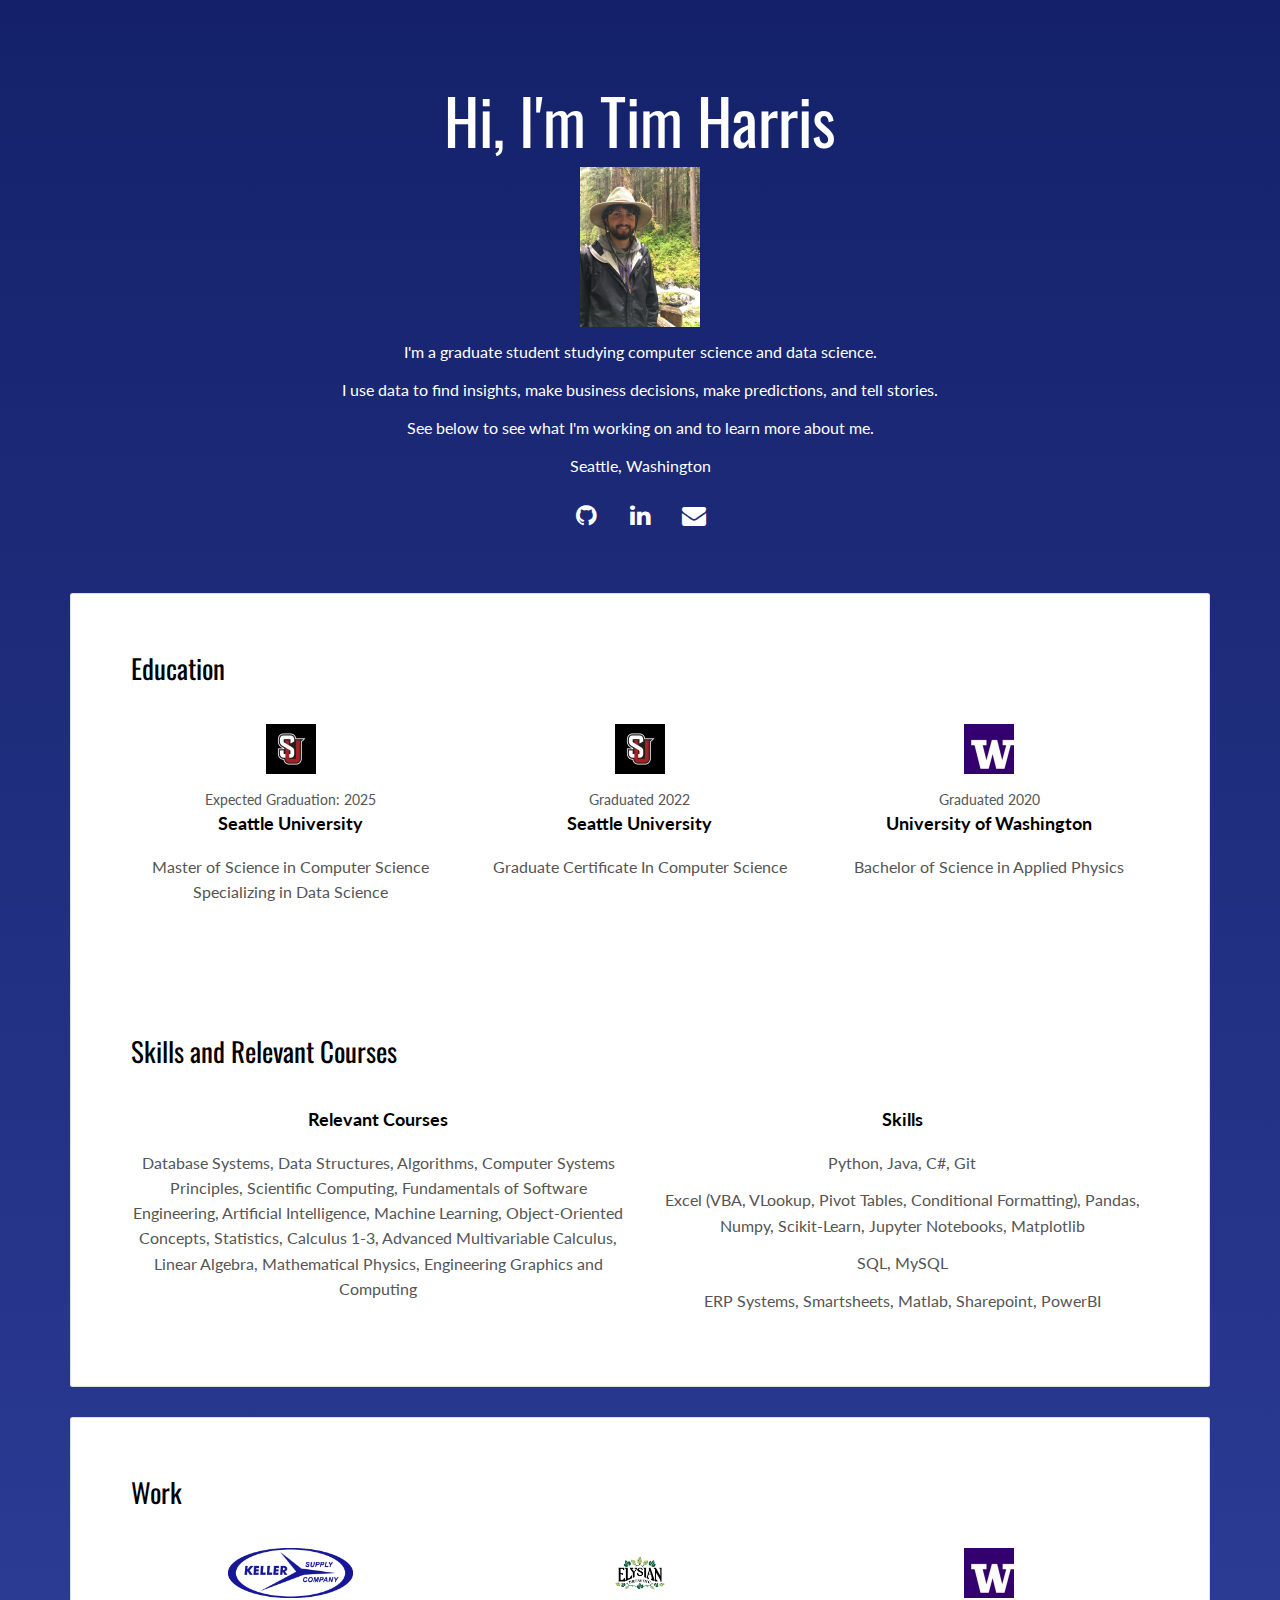
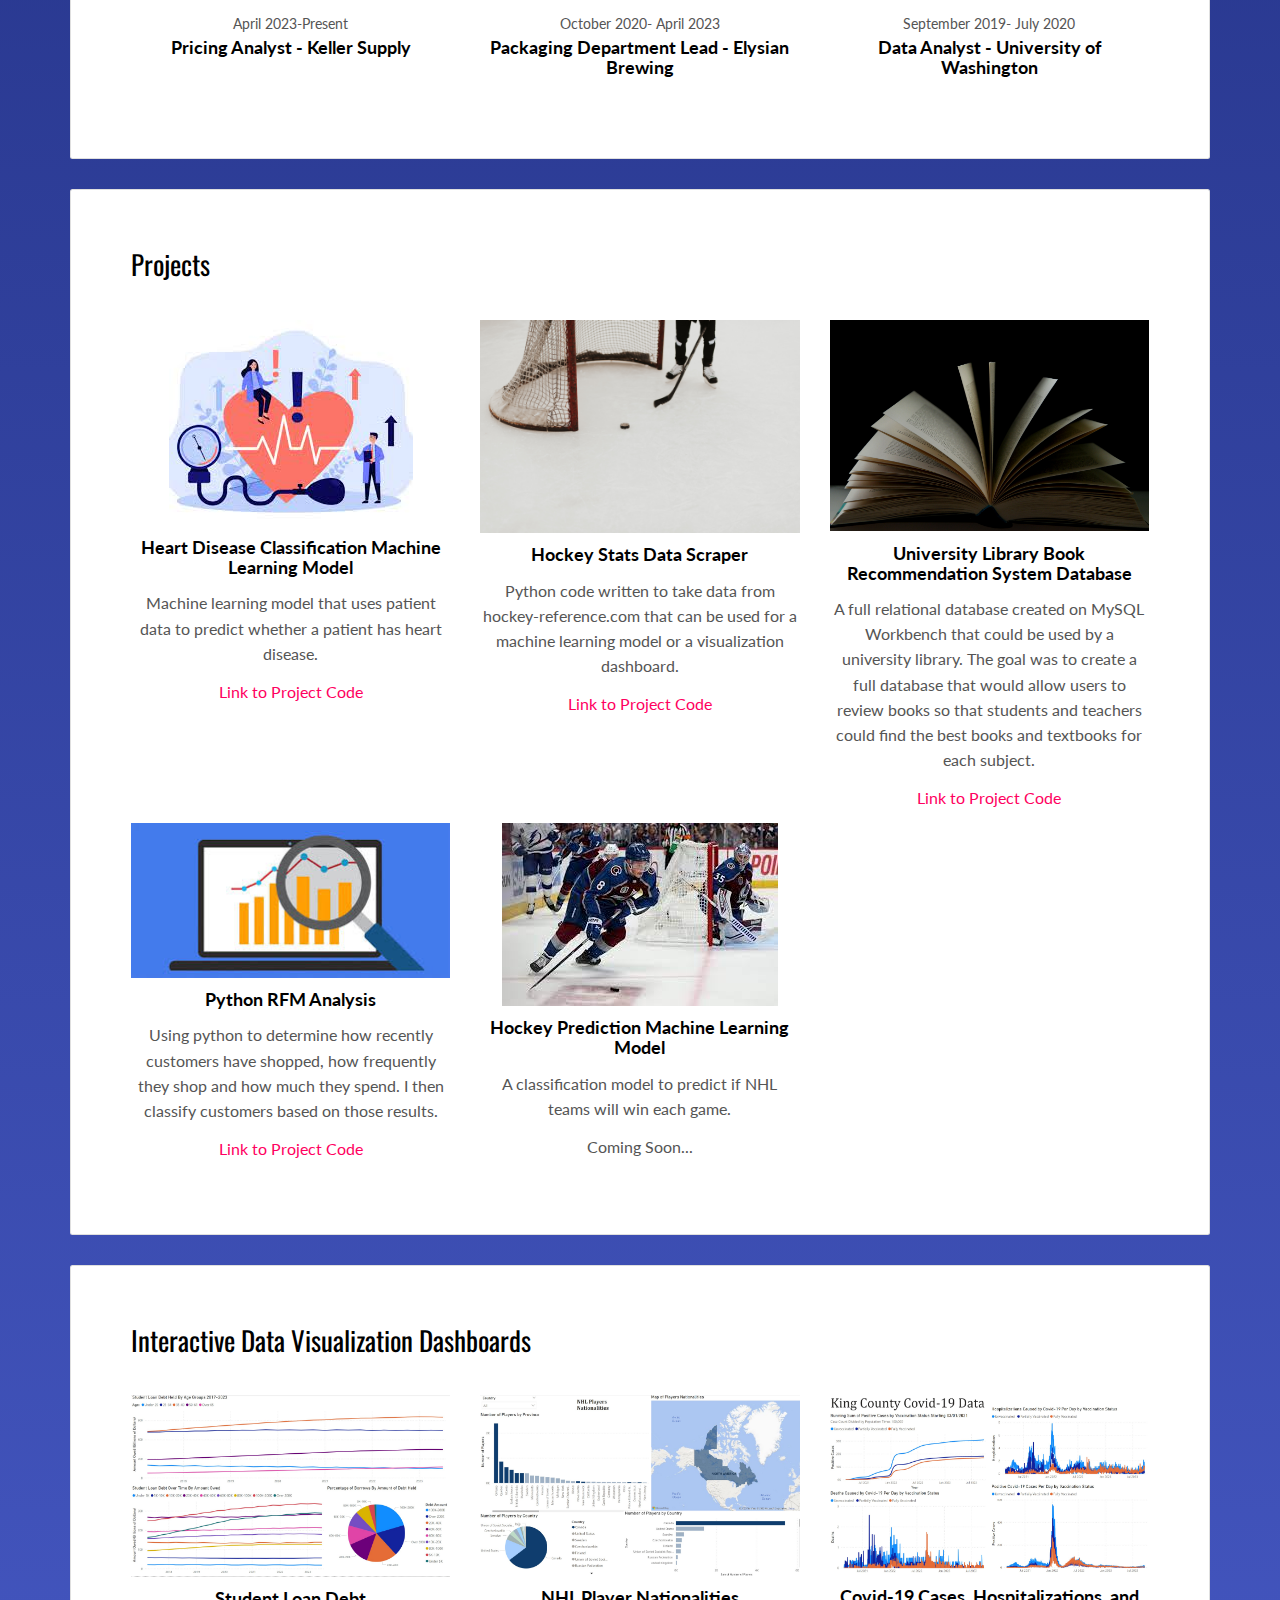
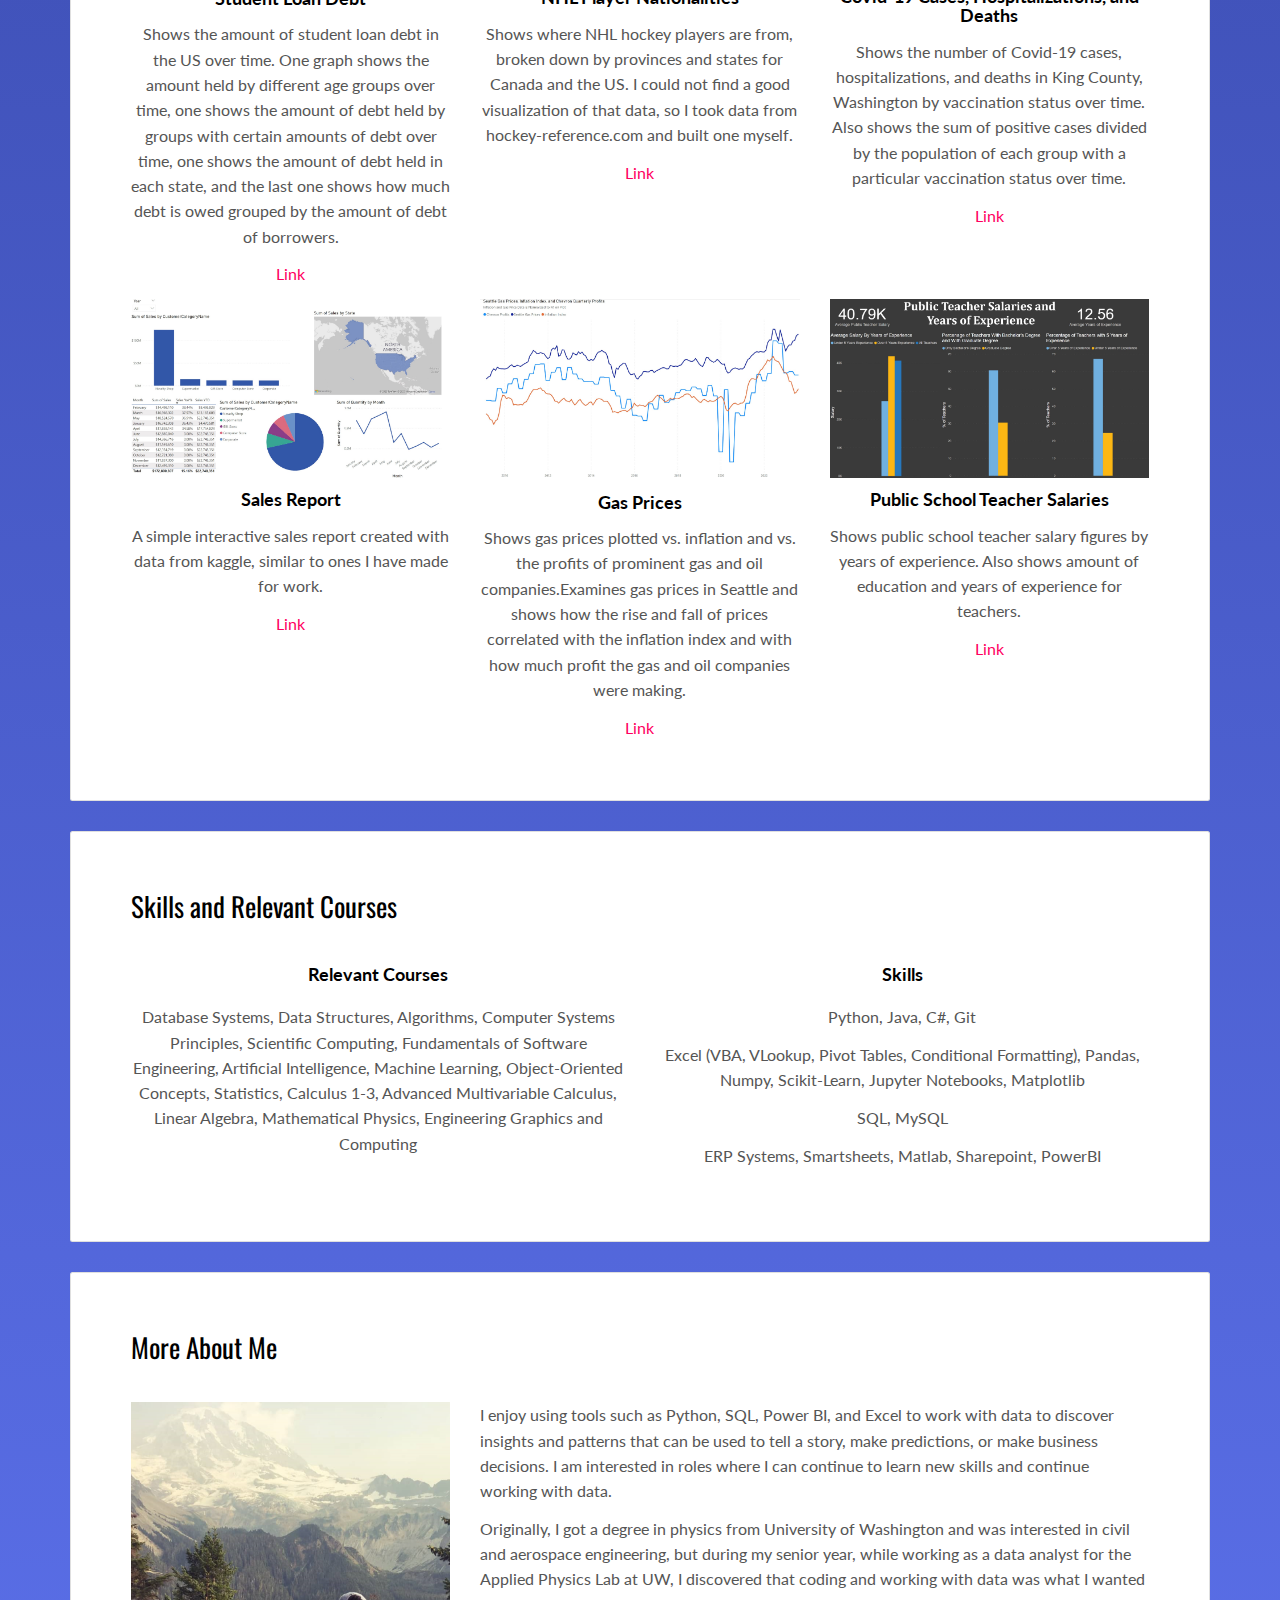
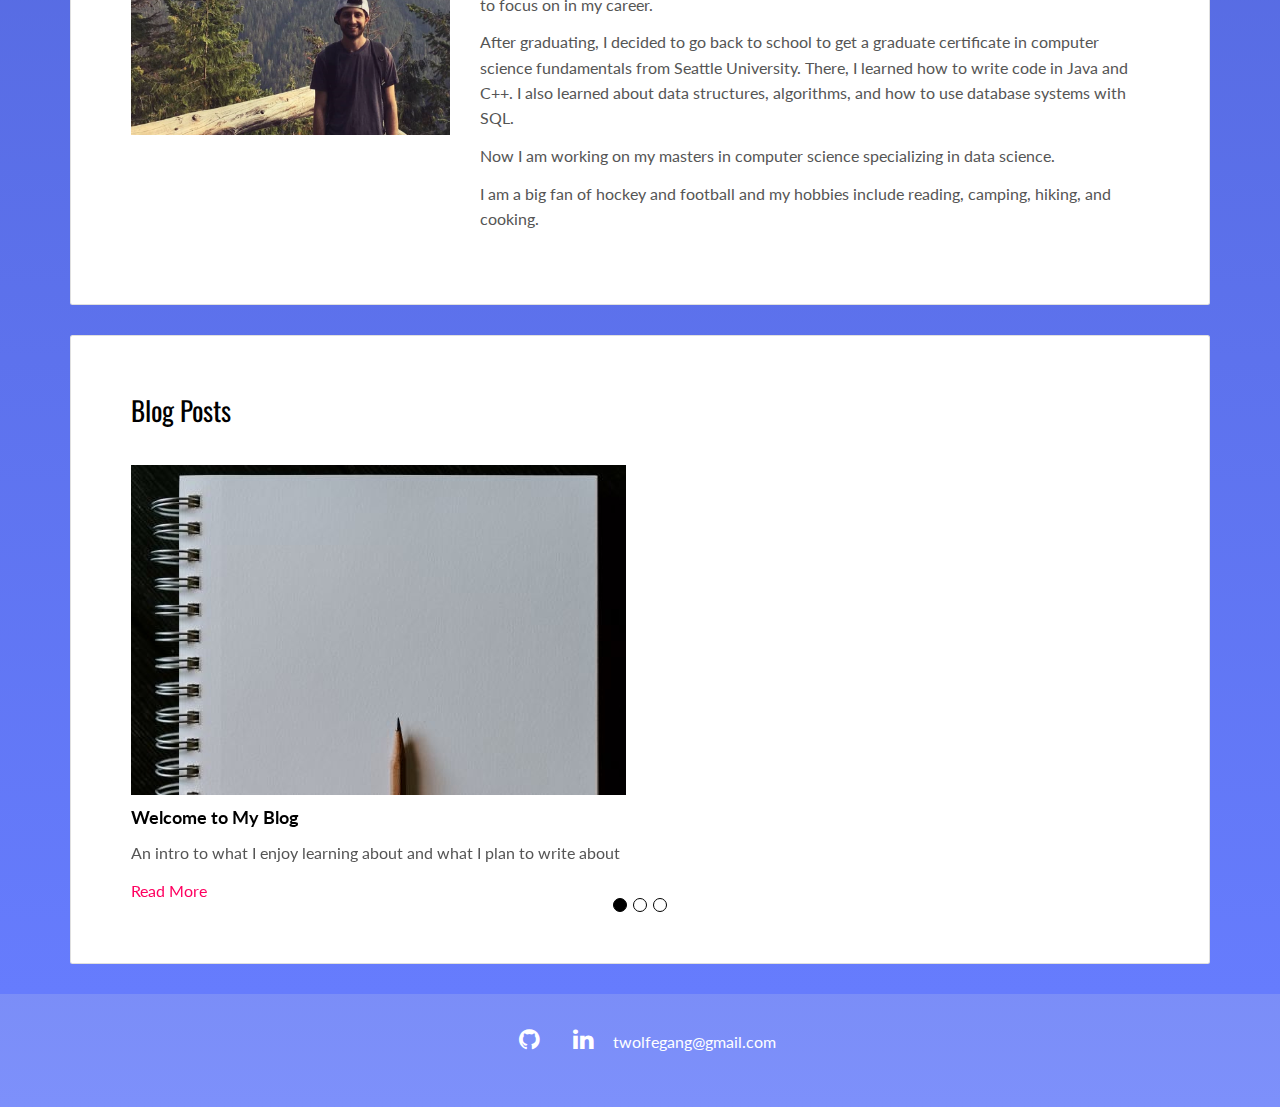
==== commit 67b6717a: "Update index.html" ====
--- a/index.html
+++ b/index.html
@@ -92,6 +92,30 @@
               </div>
         </div>
       </div>
+	        	<div class="card-block">
+            	<h2>Skills and Relevant Courses</h2>
+		<div class="row" style="text-align:center;">
+			<div class="col-md-6">
+             		<div class="education-experience">
+              			<h3 class="h5 date-title">Relevant Courses</h3>
+              			<p>Database Systems, Data Structures, Algorithms, Computer Systems Principles, Scientific Computing, 
+				Fundamentals of Software Engineering, Artificial Intelligence, Machine Learning,
+                		Object-Oriented Concepts, Statistics, Calculus 1-3, Advanced Multivariable Calculus, Linear Algebra, 
+                		Mathematical Physics, Engineering Graphics and Computing</p>
+            		</div>
+			</div>		
+
+            	<div class="col-md-6">
+             		<div class="education-experience">
+              		<h3 class="h5 date-title">Skills</h3>
+              			<p>Python, Java, C#, Git</p>
+				<p>Excel (VBA, VLookup, Pivot Tables, Conditional Formatting), Pandas, Numpy, Scikit-Learn, Jupyter Notebooks, Matplotlib</p>
+				<p>SQL, MySQL</p>
+				<p>ERP Systems, Smartsheets, Matlab, Sharepoint, PowerBI</p> 
+            		</div>
+          	</div>
+        </div>
+	</div>
 	</div>
           </div>
         </div>
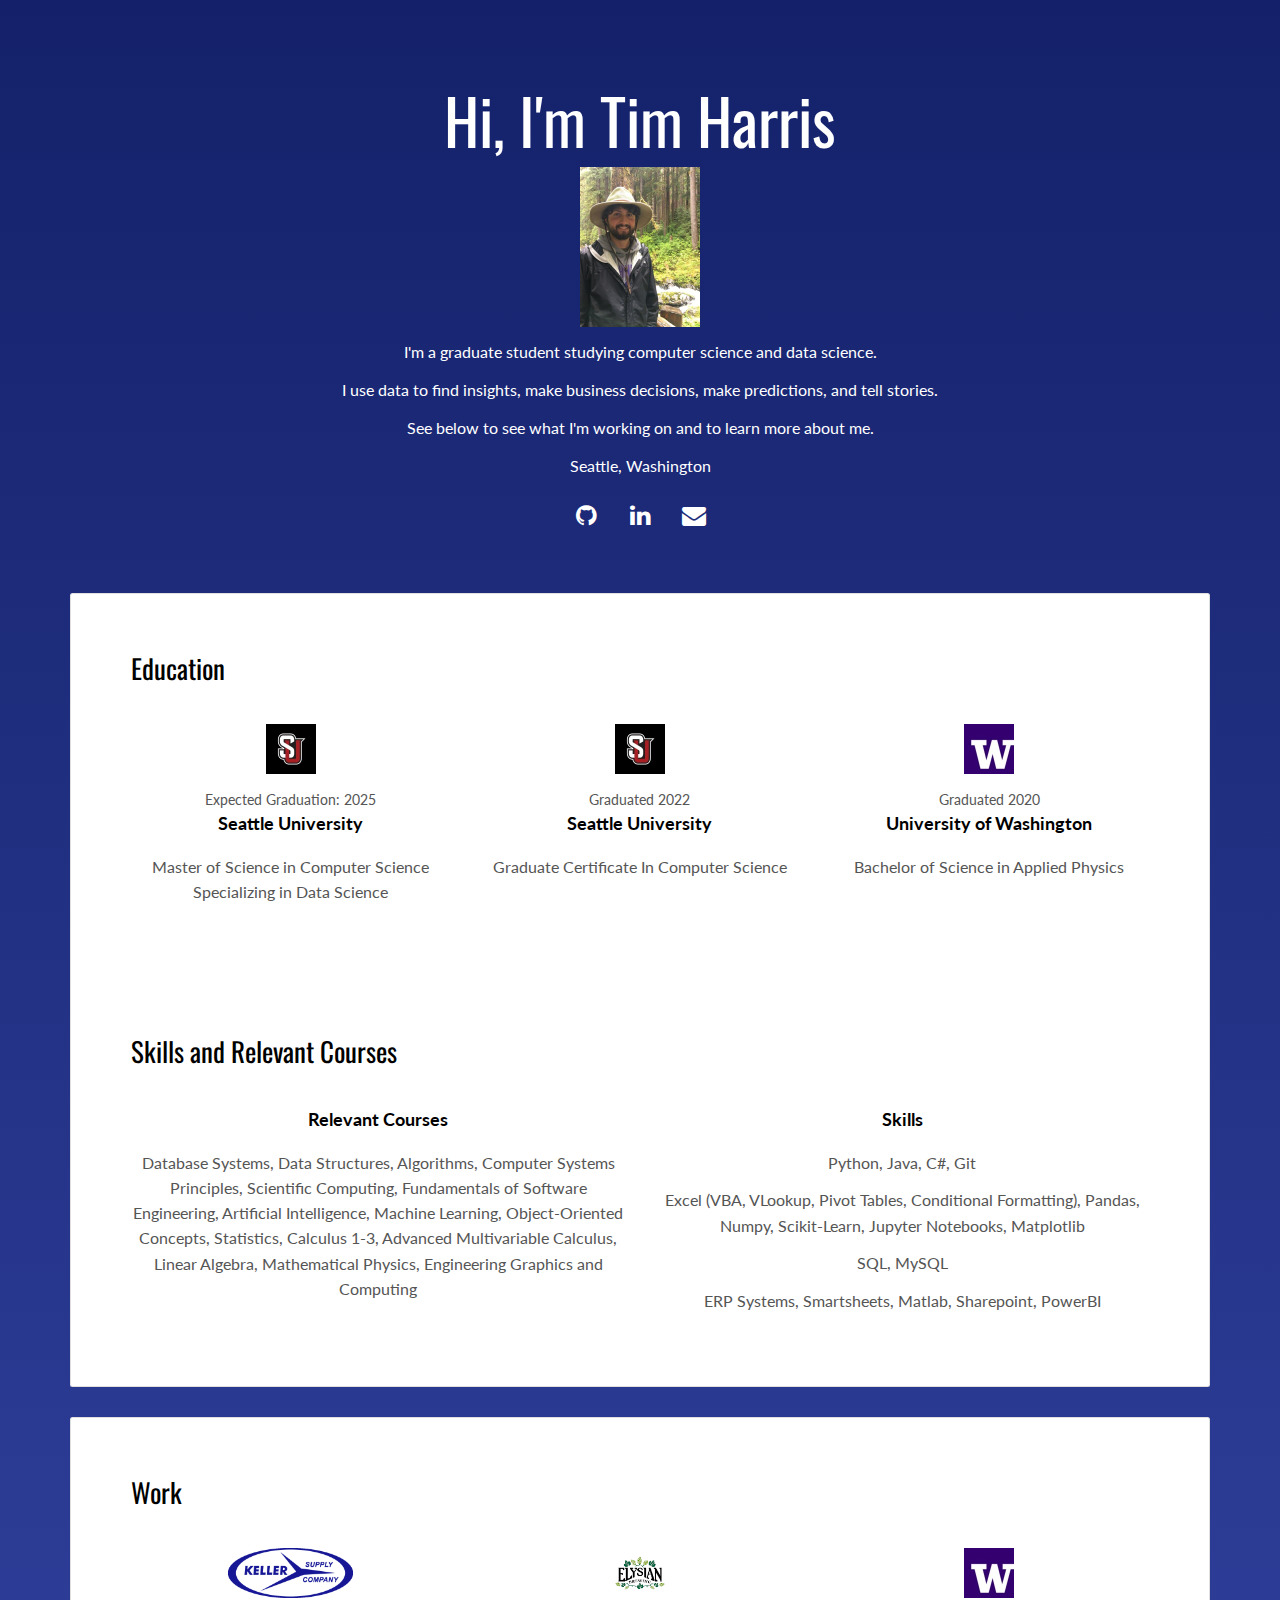
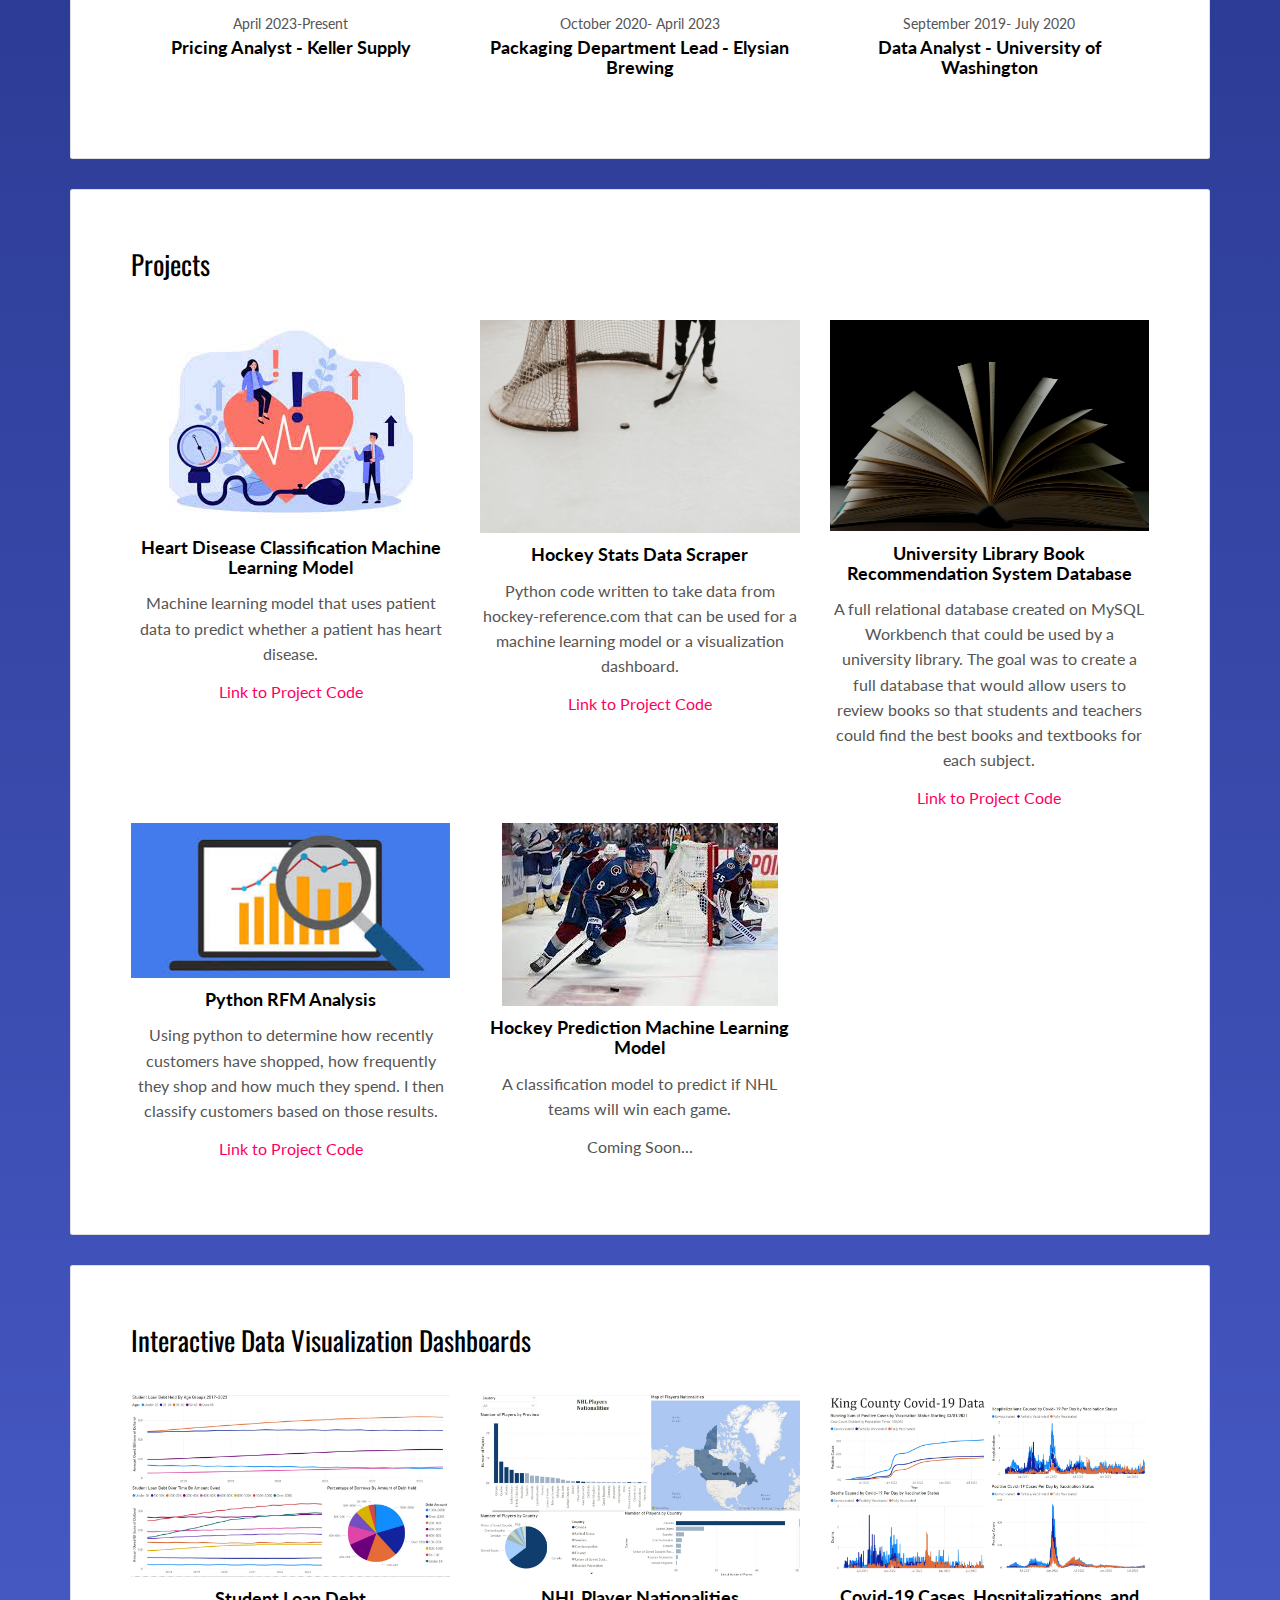
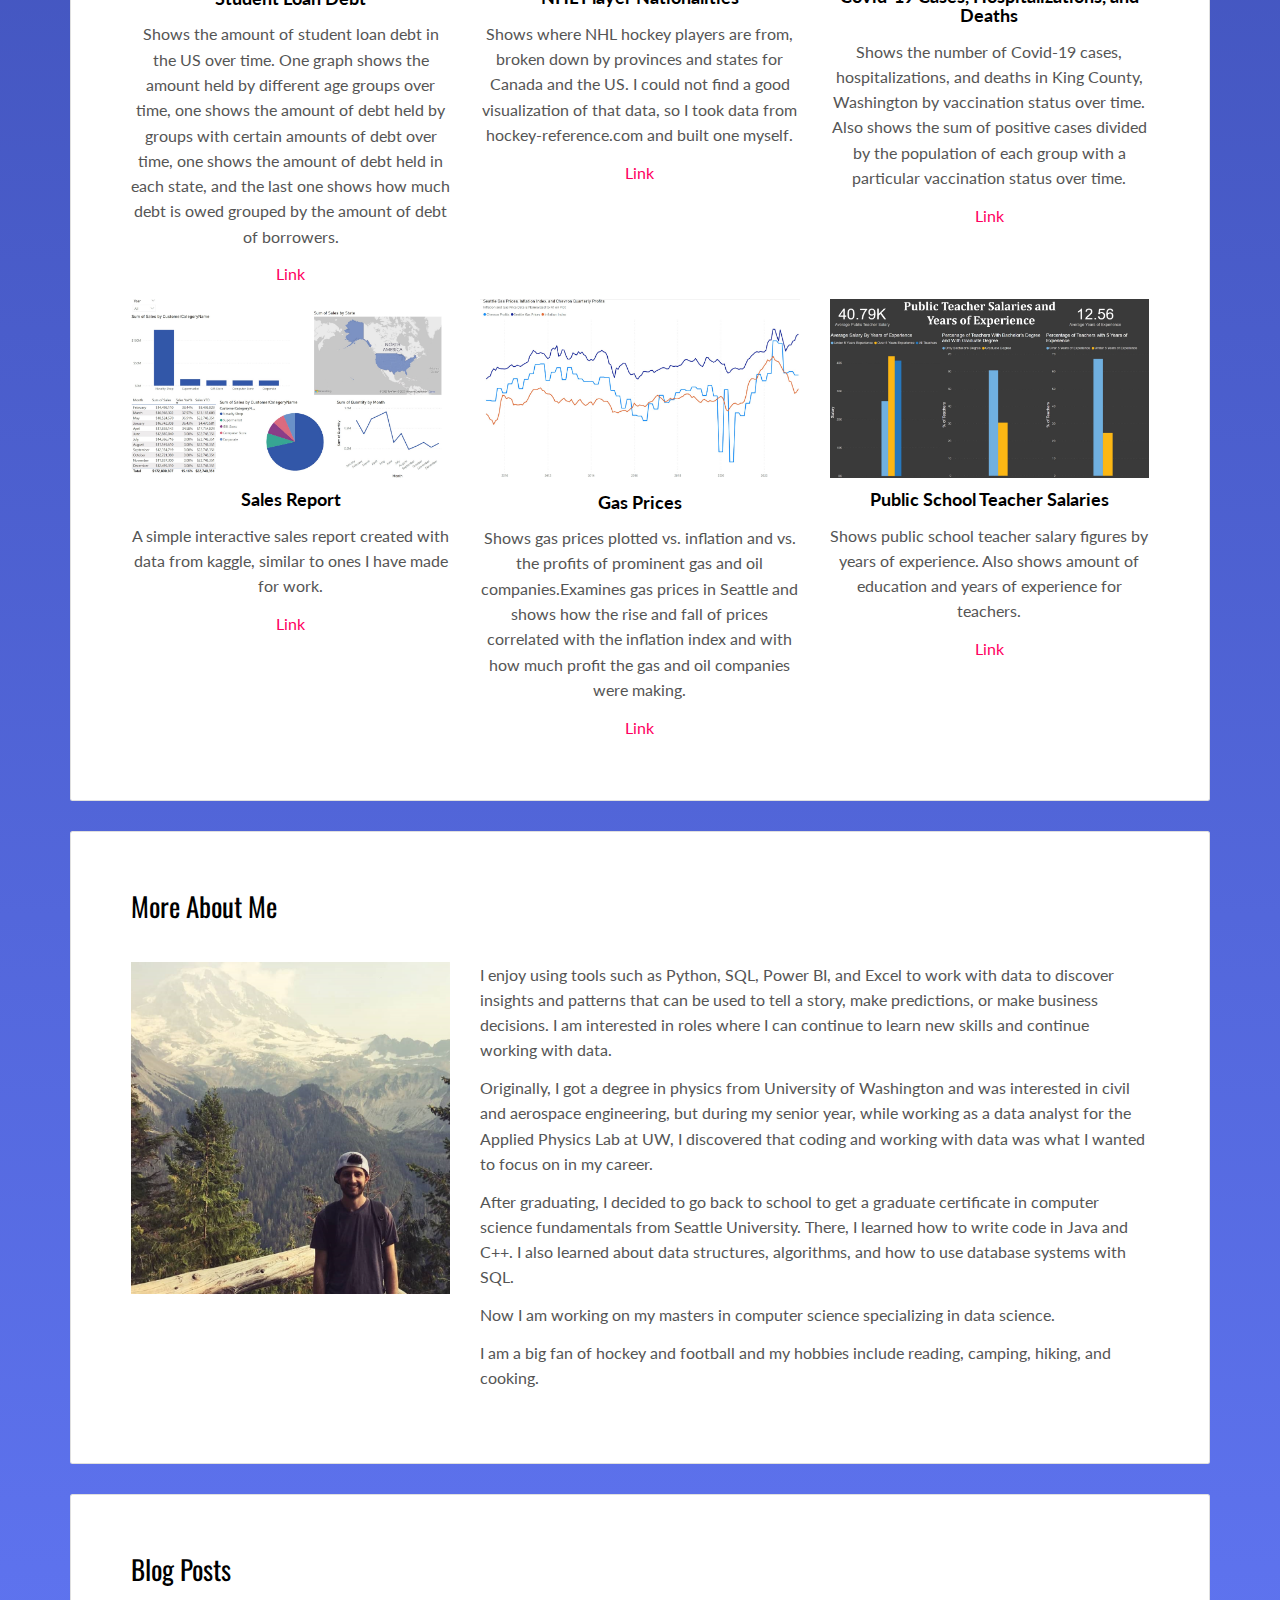
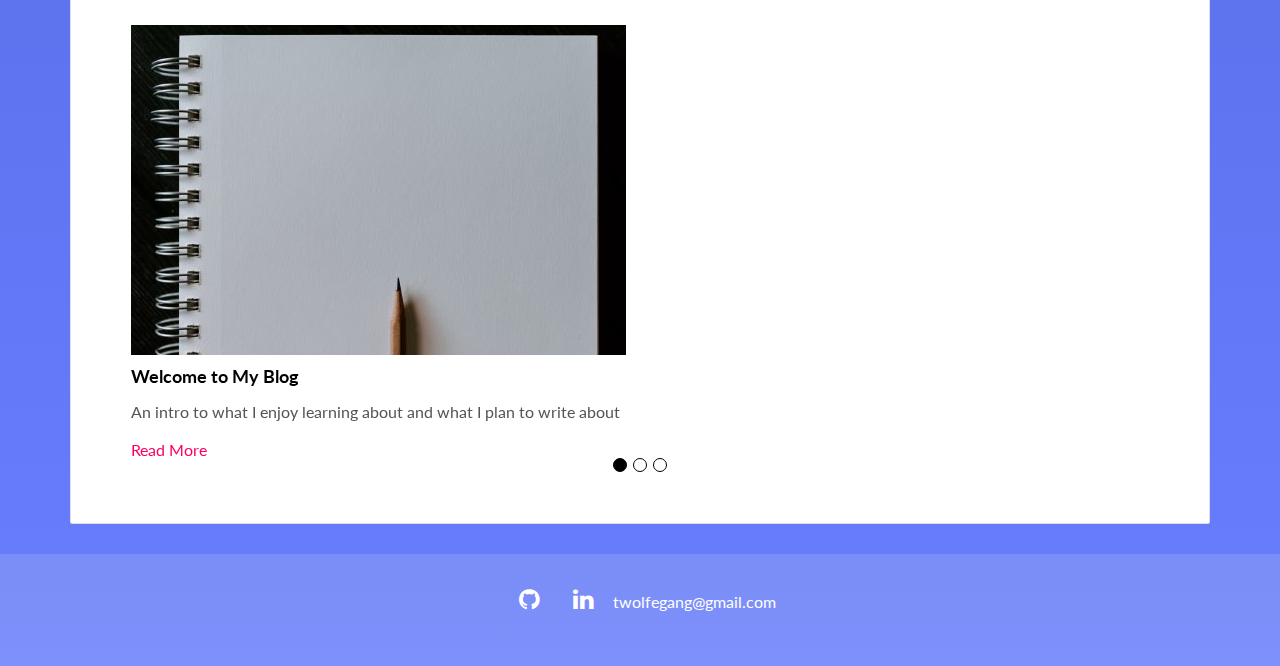
==== commit 4a432e62: "Update index.html" ====
--- a/index.html
+++ b/index.html
@@ -259,33 +259,6 @@
             </div>
           </div>
         </div>
-
-	<div class="card">
-        	<div class="card-block">
-            	<h2>Skills and Relevant Courses</h2>
-		<div class="row" style="text-align:center;">
-			<div class="col-md-6">
-             		<div class="education-experience">
-              			<h3 class="h5 date-title">Relevant Courses</h3>
-              			<p>Database Systems, Data Structures, Algorithms, Computer Systems Principles, Scientific Computing, 
-				Fundamentals of Software Engineering, Artificial Intelligence, Machine Learning,
-                		Object-Oriented Concepts, Statistics, Calculus 1-3, Advanced Multivariable Calculus, Linear Algebra, 
-                		Mathematical Physics, Engineering Graphics and Computing</p>
-            		</div>
-			</div>		
-
-            	<div class="col-md-6">
-             		<div class="education-experience">
-              		<h3 class="h5 date-title">Skills</h3>
-              			<p>Python, Java, C#, Git</p>
-				<p>Excel (VBA, VLookup, Pivot Tables, Conditional Formatting), Pandas, Numpy, Scikit-Learn, Jupyter Notebooks, Matplotlib</p>
-				<p>SQL, MySQL</p>
-				<p>ERP Systems, Smartsheets, Matlab, Sharepoint, PowerBI</p> 
-            		</div>
-          	</div>
-        </div>
-	</div>
-	</div>
 	 
        <div class="card">
           <div class="card-block">
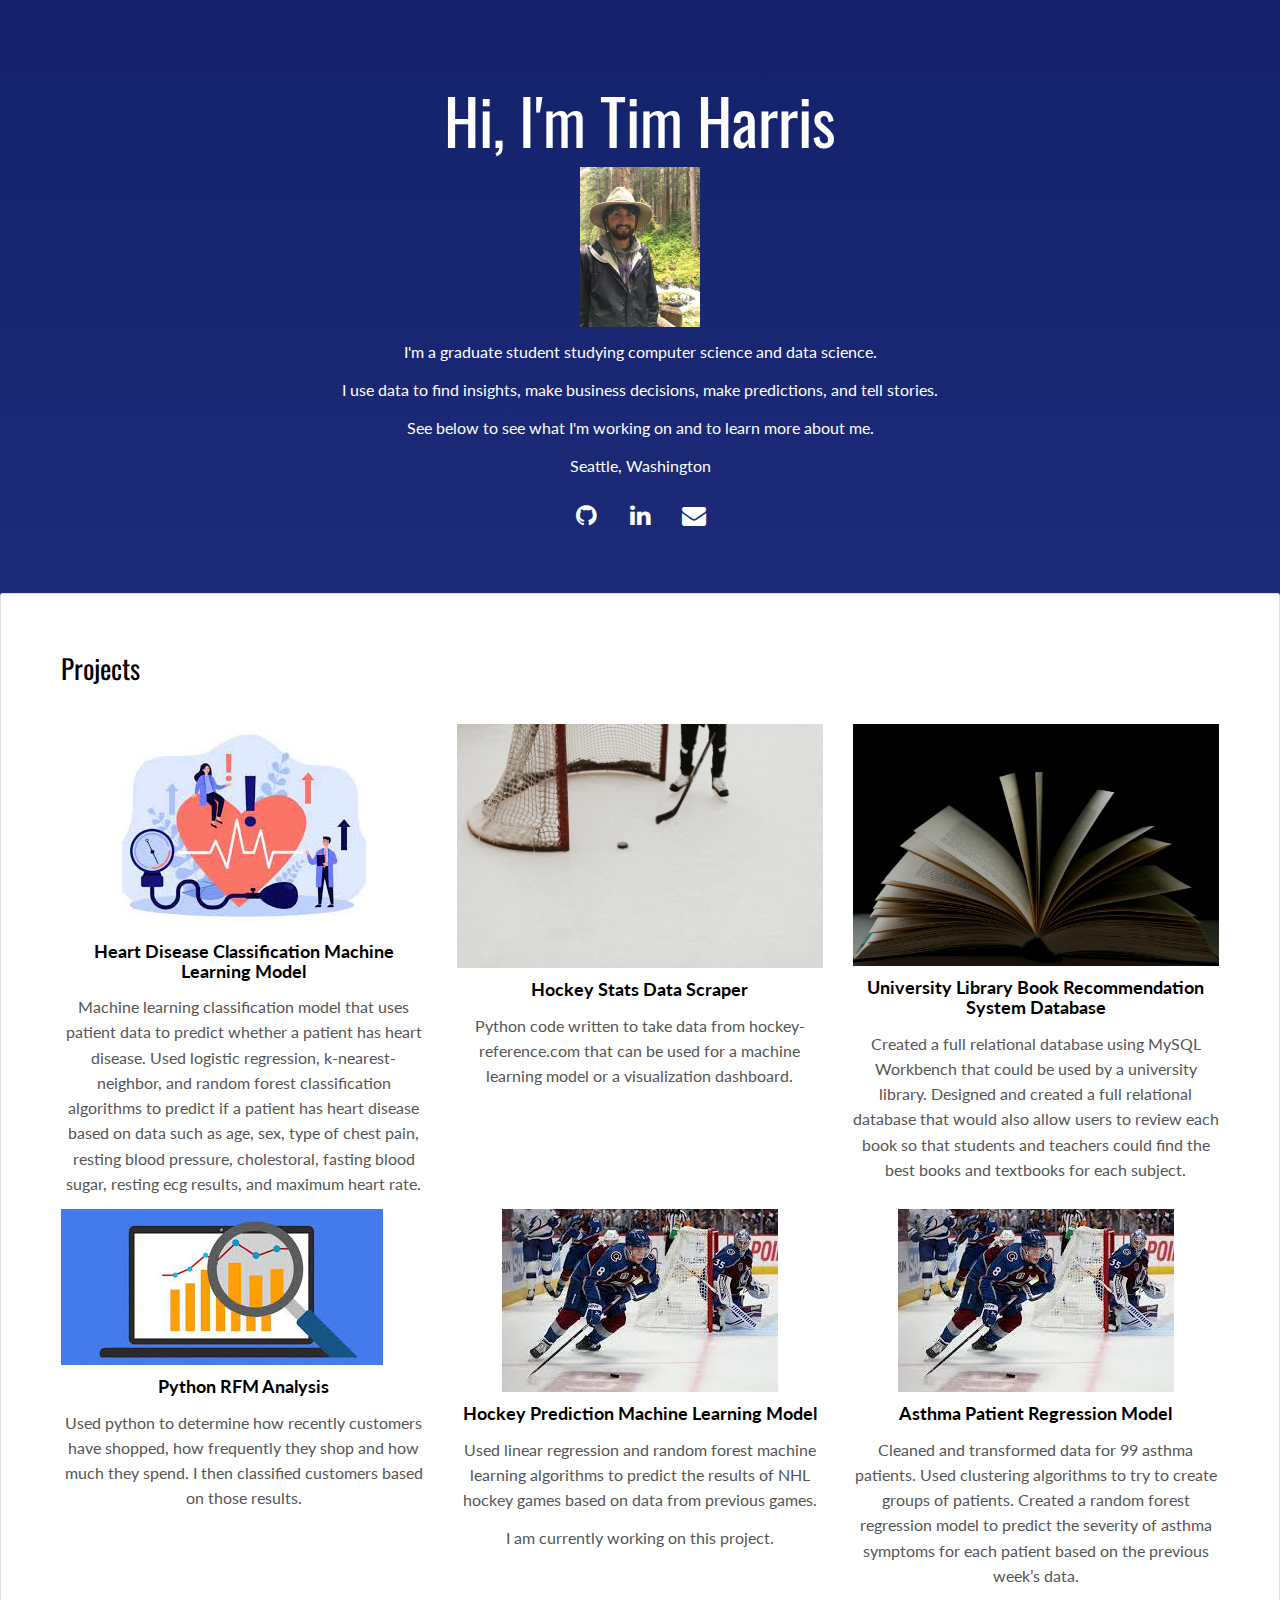
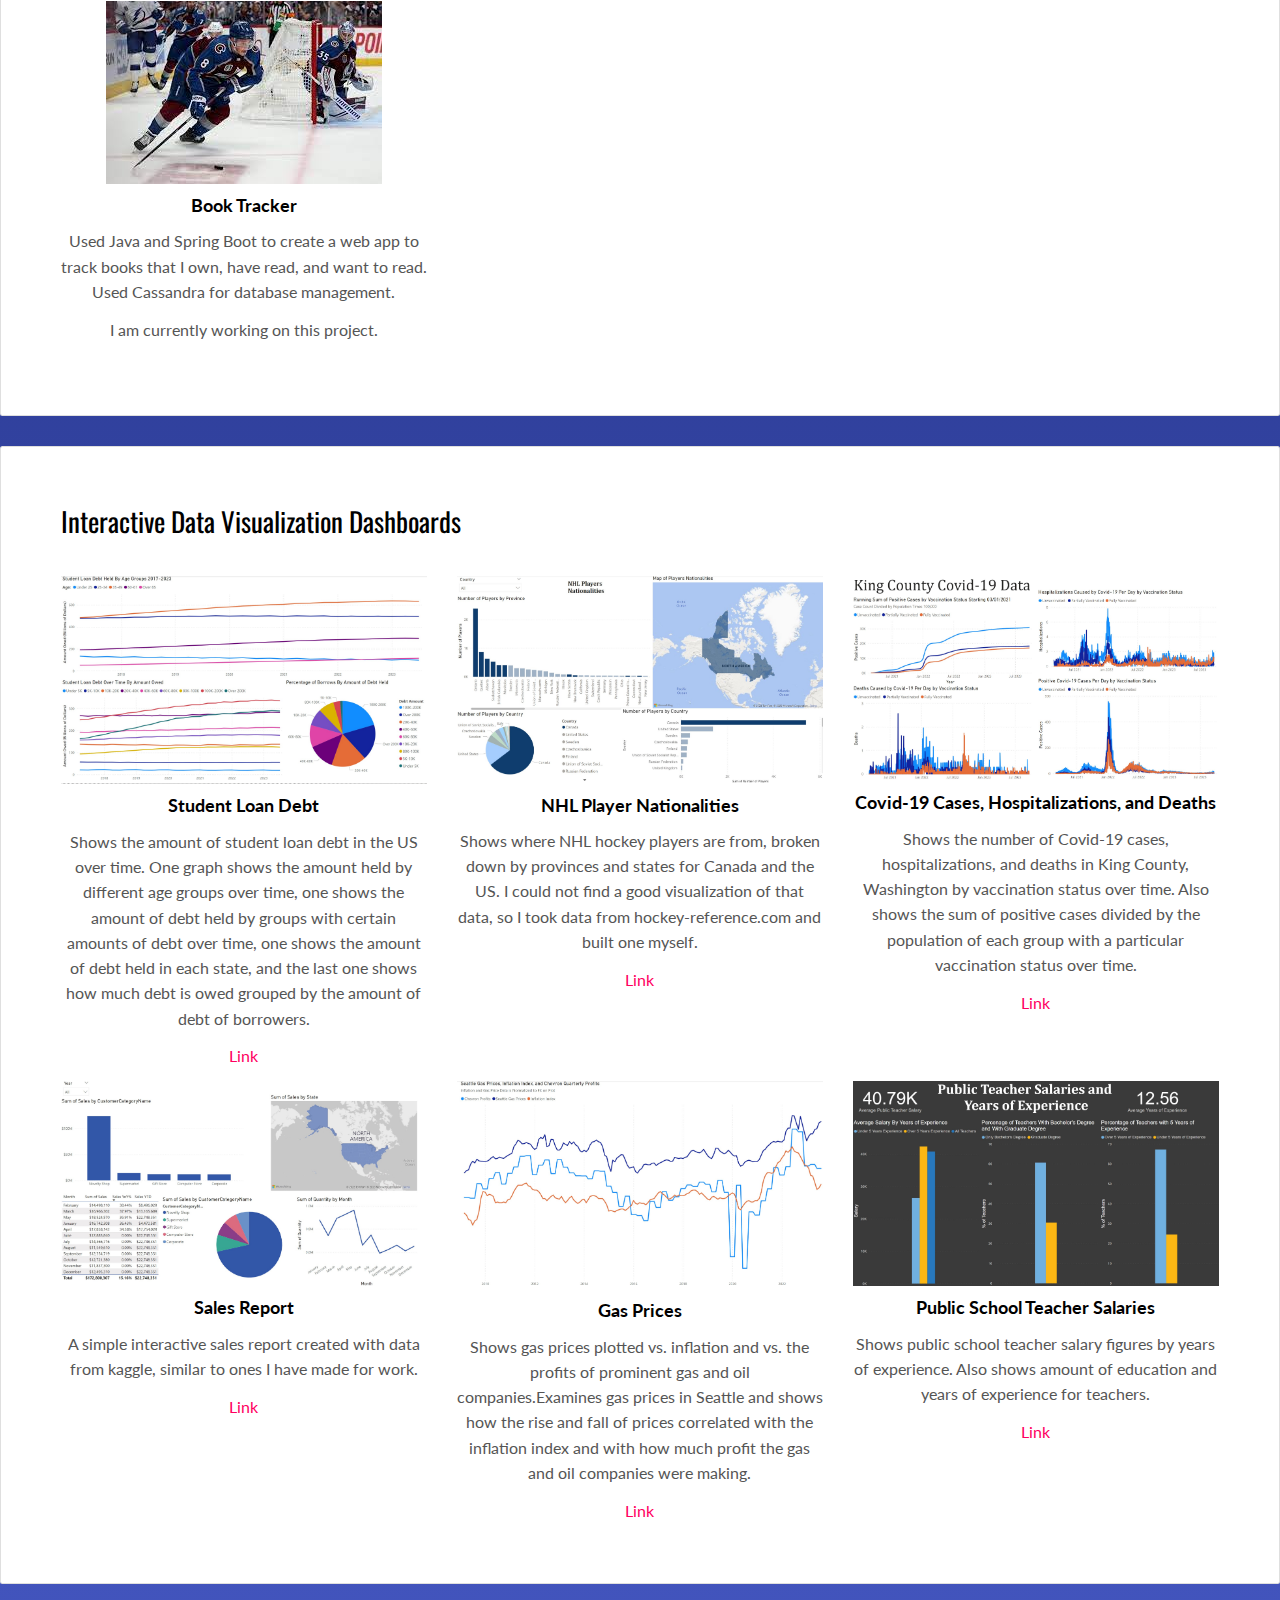
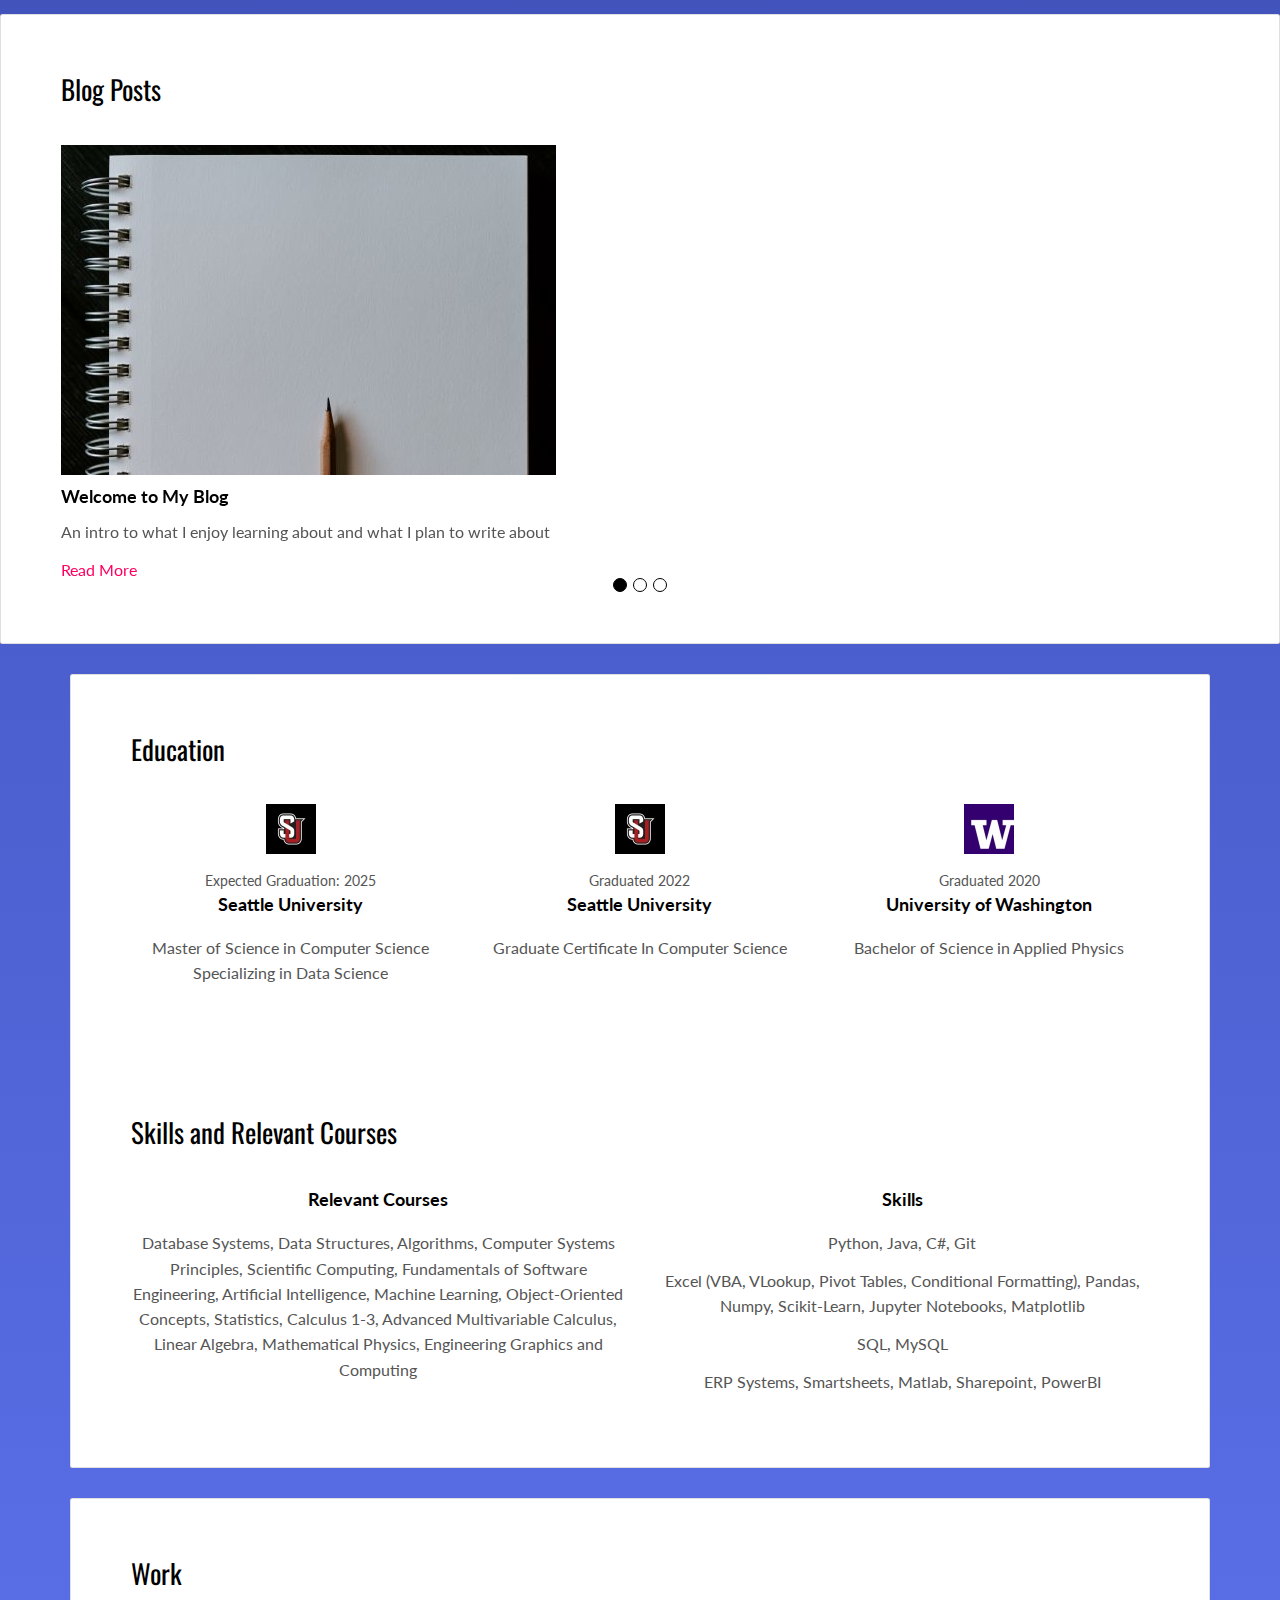
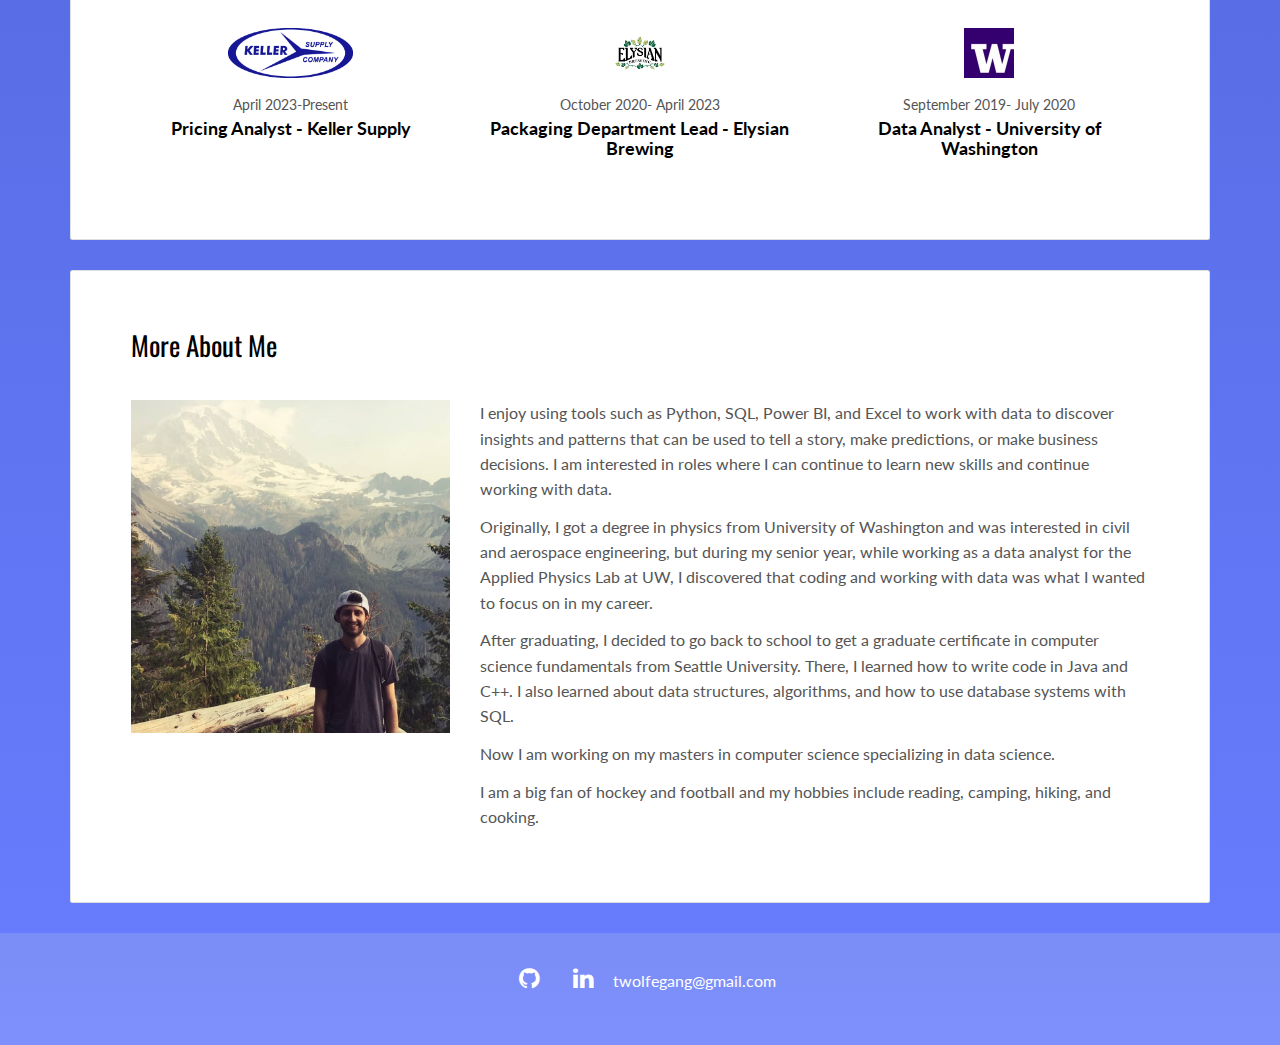
==== commit 9662507d: "Update index.html" ====
--- a/index.html
+++ b/index.html
@@ -51,6 +51,176 @@
 
 
 <!-- Add your site or app content here -->
+
+        <div class="card">
+          <div class="card-block">
+            <h2>Projects</h2>
+            <div class="row" style="text-align:center;">
+              <div class="col-md-4">
+                <img src="Heart.jpg" alt="">
+                <h3 class="h5">Heart Disease Classification Machine Learning Model</h3>
+                <p>Machine learning classification model that uses patient data to predict whether a patient has heart disease. 
+			Used logistic regression, k-nearest-neighbor, and random forest classification algorithms to predict if a patient 
+			has heart disease based on data such as age, sex, type of chest pain, resting blood pressure, cholestoral, fasting 
+			blood sugar, resting ecg results, and maximum heart rate.	
+		</p>
+                <p></p>
+              </div>
+              <div class="col-md-4">
+                <img src="hockey (2).jpg" class="img-responsive" alt="">
+                <h3 class="h5">Hockey Stats Data Scraper</h3>
+                <p>Python code written to take data from hockey-reference.com that can be used for a machine
+                  learning model or a visualization dashboard.</p>
+                  <p></p>
+              </div>
+              <div class="col-md-4">
+                <img src="booktracker.jpg" class="img-responsive" alt="">
+                <h3 class="h5">University Library Book Recommendation System Database</h3>
+                <p>Created a full relational database using MySQL Workbench that could be used by a university library. Designed and created 
+			a full relational database that would also allow users to review each book so that students and teachers
+                  	could find the best books and textbooks for each subject.</p>
+                  <p></p>
+              </div>
+            </div>
+            <tr></tr>
+            <div class="row" style="text-align:center;">
+              <div class="col-md-4">
+                <img src="Sales.jpg" class="img-responsive" alt="">
+                <h3 class="h5">Python RFM Analysis</h3>
+                <p>Used python to determine how recently customers have shopped, how frequently they shop and how much they spend. I then classified customers based on those results.</p>
+                <p></p>
+                <p></p>
+              </div>
+              <div class="col-md-4">
+                <img src="Makar.jpg" alt="">
+                <h3 class="h5">Hockey Prediction Machine Learning Model</h3>
+                <p>Used linear regression and random forest machine learning algorithms to predict the results of NHL hockey games based
+		on data from previous games.</p>
+                <p>I am currently working on this project.</p>
+              </div>
+	      <div class="col-md-4">
+                <img src="Makar.jpg" alt="">
+                <h3 class="h5">Asthma Patient Regression Model</h3>
+                <p>Cleaned and transformed data for 99 asthma patients. Used clustering algorithms to try to create groups of patients.
+			Created a random forest regression model to predict the severity of asthma symptoms for each 
+			patient based on the previous week’s data.</p>
+              </div>
+	      <div class="col-md-4">
+                <img src="Makar.jpg" alt="">
+                <h3 class="h5">Book Tracker</h3>
+                <p>Used Java and Spring Boot to create a web app to track books that I own, have read, and want to read. 
+			Used Cassandra for database management.</p>
+                <p>I am currently working on this project.</p>
+              </div>	  
+            </div>
+          </div>
+        </div>
+	
+
+        <div class="card">
+          <div class="card-block">
+            <h2>Interactive Data Visualization Dashboards</h2>
+            <div class="row" style="text-align:center;">
+              <div class="col-md-4">
+                <img src="StudentLoan.jpg" class="img-responsive" alt="">
+                <h3 class="h5">Student Loan Debt</h3>
+                <p>Shows the amount of student loan debt in the US over time. One graph shows the amount
+                  held by different age groups over time, one shows the amount of debt held by groups with certain
+                  amounts of debt over time, one shows the amount of debt held in each state, and the last one shows
+                  how much debt is owed grouped by the amount of debt of borrowers.</p>
+                  <p></p>
+                  <a href="https://github.com/twolfegang/student-loan-data">Link</a>
+                  <p></p>
+              </div>
+              <div class="col-md-4">
+                <img src="NHLPlayers.jpg" class="img-responsive" alt="">
+                <h3 class="h5">NHL Player Nationalities</h3>
+                <p>Shows where NHL hockey players are from, broken down by provinces
+                  and states for Canada and the US. I could not find a good visualization of that data, 
+                  so I took data from hockey-reference.com and built one myself.</p>
+                  <a href="https://github.com/twolfegang/NHL-data">Link</a>
+              </div>
+              <div class="col-md-4">
+                <img src="Covid.jpg" class="img-responsive" alt="">
+                <h3 class="h5">Covid-19 Cases, Hospitalizations, and Deaths</h3>
+                <p>Shows the number of Covid-19 cases, hospitalizations, and deaths in King County,
+                  Washington by vaccination status over time. Also shows the sum of positive cases divided by the
+                  population of each group with a particular vaccination status over time.</p>
+                  <a href="https://github.com/twolfegang/covid-data">Link</a>
+              </div>
+            </div>
+            <div class="row" style="text-align:center;">
+              <div class="col-md-4">
+                <img src="SalesReport.jpg" class="img-responsive" alt="">
+                <h3 class="h5">Sales Report</h3>
+                <p>A simple interactive sales report created with data from kaggle, similar to ones I have made for work.</p>
+                <a href="https://github.com/twolfegang/sales-data">Link</a>
+              </div>
+              <div class="col-md-4">
+                <img src="GasPrices.jpg" class="img-responsive" alt="">
+                <h3 class="h5">Gas Prices</h3>
+                <p>Shows gas prices plotted vs. inflation and vs. the profits of prominent gas and oil
+                  companies.Examines gas prices in Seattle and shows how the rise and fall of prices correlated
+                  with the inflation index and with how much profit the gas and oil companies were making.</p>
+                  <a href="https://github.com/twolfegang/gas-price-data">Link</a>
+              </div>
+              <div class="col-md-4">
+                <img src="Teacher.jpg" class="img-responsive" alt="">
+                <h3 class="h5">Public School Teacher Salaries</h3>
+                <p>Shows public school teacher salary figures by years of experience. Also shows amount of education and years of experience for teachers.</p>
+                <a href="https://github.com/twolfegang/teacher-data">Link</a>
+              </div>
+            </div>
+          </div>
+        </div>
+
+
+	        <div class="card">
+          <div class="card-block">
+            <h2>Blog Posts</h2>
+            <div id="carousel-example-generic" class="carousel slide" data-ride="carousel">
+            
+
+            <!-- Wrapper for slides -->
+            <div class="carousel-inner" role="listbox">
+              <div class="item active">
+                <img src="learned.jpg" class="img-responsive" alt="">
+                <div class="carousel-caption">
+                  <h3 class="h5">Welcome to My Blog</h3>
+                  <p>An intro to what I enjoy learning about and what I plan to write about</p>
+                  <a href="https://medium.com/@twolfegang/welcome-to-my-blog-fffe9e2629b8">Read More</a>
+                </div>
+              </div>
+              <div class="item">
+                <img src="learning.jpg" class="img-responsive" alt="">
+                <div class="carousel-caption">
+                  <h3 class="h5">What Is Machine Learning?</h3>
+                  <p>Explaining machine learning in basic terms for beginners</p>
+                  <a href="https://medium.com/@twolfegang/what-is-machine-learning-explaining-the-basic-concept-of-how-it-works-213260e76b90">Read More</a>
+                </div>
+              </div>
+
+              <div class="item">
+                <img src="imposter.jpg" class="img-responsive" alt="">
+                <div class="carousel-caption">
+                  <h3 class="h5">How Does A Random Forest Algorithm Work?</h3>
+                  <p>Random Forest algorithms can be used for classication or regression machine learning models.</p>
+                  <a href="https://medium.com/@twolfegang/a-very-quick-explanation-of-random-forest-6c26cb41fc52">Read More</a>
+                </div>
+              </div>
+            </div>
+
+            <!-- Indicators -->
+            <ol class="carousel-indicators">
+              <li data-target="#carousel-example-generic" data-slide-to="0" class="active"></li>
+              <li data-target="#carousel-example-generic" data-slide-to="1"></li>
+              <li data-target="#carousel-example-generic" data-slide-to="2"></li>
+            </ol>
+
+          </div>
+          </div>
+        </div>
+
 	
  <div class="container">
    <div class="row">
@@ -154,111 +324,7 @@
 	</div>
 	</div>
 	 
-        <div class="card">
-          <div class="card-block">
-            <h2>Projects</h2>
-            <div class="row" style="text-align:center;">
-              <div class="col-md-4">
-                <img src="Heart.jpg" alt="">
-                <h3 class="h5">Heart Disease Classification Machine Learning Model</h3>
-                <p>Machine learning model that uses patient data to predict whether a patient has heart disease.</p>
-                <p></p>
-                <a href="https://github.com/twolfegang/Heart-Disease-Model">Link to Project Code</a>
-              </div>
-              <div class="col-md-4">
-                <img src="hockey (2).jpg" class="img-responsive" alt="">
-                <h3 class="h5">Hockey Stats Data Scraper</h3>
-                <p>Python code written to take data from hockey-reference.com that can be used for a machine
-                  learning model or a visualization dashboard.</p>
-                  <p></p>
-                  <a href="https://github.com/twolfegang/Hockey-Data-Scraper">Link to Project Code</a>
-              </div>
-              <div class="col-md-4">
-                <img src="booktracker.jpg" class="img-responsive" alt="">
-                <h3 class="h5">University Library Book Recommendation System Database</h3>
-                <p>A full relational database created on MySQL Workbench that could be used by a university library. The
-                  goal was to create a full database that would allow users to review books so that students and teachers
-                  could find the best books and textbooks for each subject.</p>
-                  <a href="https://github.com/twolfegang/Library-Database">Link to Project Code</a>
-                  <p></p>
-              </div>
-            </div>
-            <tr></tr>
-            <div class="row" style="text-align:center;">
-              <div class="col-md-4">
-                <img src="Sales.jpg" class="img-responsive" alt="">
-                <h3 class="h5">Python RFM Analysis</h3>
-                <p>Using python to determine how recently customers have shopped, how frequently they shop and how much they spend. I then classify customers based on those results.</p>
-                <p></p>
-                <a href="https://github.com/twolfegang/RFM-Analysis">Link to Project Code</a>
-                <p></p>
-              </div>
-              <div class="col-md-4">
-                <img src="Makar.jpg" alt="">
-                <h3 class="h5">Hockey Prediction Machine Learning Model</h3>
-                <p>A classification model to predict if NHL teams will win each game.</p>
-                <p>Coming Soon...</p>
-              </div>
-            </div>
-          </div>
-        </div>
-
-        <div class="card">
-          <div class="card-block">
-            <h2>Interactive Data Visualization Dashboards</h2>
-            <div class="row" style="text-align:center;">
-              <div class="col-md-4">
-                <img src="StudentLoan.jpg" class="img-responsive" alt="">
-                <h3 class="h5">Student Loan Debt</h3>
-                <p>Shows the amount of student loan debt in the US over time. One graph shows the amount
-                  held by different age groups over time, one shows the amount of debt held by groups with certain
-                  amounts of debt over time, one shows the amount of debt held in each state, and the last one shows
-                  how much debt is owed grouped by the amount of debt of borrowers.</p>
-                  <p></p>
-                  <a href="https://github.com/twolfegang/student-loan-data">Link</a>
-                  <p></p>
-              </div>
-              <div class="col-md-4">
-                <img src="NHLPlayers.jpg" class="img-responsive" alt="">
-                <h3 class="h5">NHL Player Nationalities</h3>
-                <p>Shows where NHL hockey players are from, broken down by provinces
-                  and states for Canada and the US. I could not find a good visualization of that data, 
-                  so I took data from hockey-reference.com and built one myself.</p>
-                  <a href="https://github.com/twolfegang/NHL-data">Link</a>
-              </div>
-              <div class="col-md-4">
-                <img src="Covid.jpg" class="img-responsive" alt="">
-                <h3 class="h5">Covid-19 Cases, Hospitalizations, and Deaths</h3>
-                <p>Shows the number of Covid-19 cases, hospitalizations, and deaths in King County,
-                  Washington by vaccination status over time. Also shows the sum of positive cases divided by the
-                  population of each group with a particular vaccination status over time.</p>
-                  <a href="https://github.com/twolfegang/covid-data">Link</a>
-              </div>
-            </div>
-            <div class="row" style="text-align:center;">
-              <div class="col-md-4">
-                <img src="SalesReport.jpg" class="img-responsive" alt="">
-                <h3 class="h5">Sales Report</h3>
-                <p>A simple interactive sales report created with data from kaggle, similar to ones I have made for work.</p>
-                <a href="https://github.com/twolfegang/sales-data">Link</a>
-              </div>
-              <div class="col-md-4">
-                <img src="GasPrices.jpg" class="img-responsive" alt="">
-                <h3 class="h5">Gas Prices</h3>
-                <p>Shows gas prices plotted vs. inflation and vs. the profits of prominent gas and oil
-                  companies.Examines gas prices in Seattle and shows how the rise and fall of prices correlated
-                  with the inflation index and with how much profit the gas and oil companies were making.</p>
-                  <a href="https://github.com/twolfegang/gas-price-data">Link</a>
-              </div>
-              <div class="col-md-4">
-                <img src="Teacher.jpg" class="img-responsive" alt="">
-                <h3 class="h5">Public School Teacher Salaries</h3>
-                <p>Shows public school teacher salary figures by years of experience. Also shows amount of education and years of experience for teachers.</p>
-                <a href="https://github.com/twolfegang/teacher-data">Link</a>
-              </div>
-            </div>
-          </div>
-        </div>
+       
 	 
        <div class="card">
           <div class="card-block">
@@ -283,52 +349,6 @@
               <p> I am a big fan of hockey and football and my hobbies include reading, camping, hiking, and cooking. </p>    
               </div>
             </div>
-          </div>
-        </div>
-
-              <div class="card">
-          <div class="card-block">
-            <h2>Blog Posts</h2>
-            <div id="carousel-example-generic" class="carousel slide" data-ride="carousel">
-            
-
-            <!-- Wrapper for slides -->
-            <div class="carousel-inner" role="listbox">
-              <div class="item active">
-                <img src="learned.jpg" class="img-responsive" alt="">
-                <div class="carousel-caption">
-                  <h3 class="h5">Welcome to My Blog</h3>
-                  <p>An intro to what I enjoy learning about and what I plan to write about</p>
-                  <a href="https://medium.com/@twolfegang/welcome-to-my-blog-fffe9e2629b8">Read More</a>
-                </div>
-              </div>
-              <div class="item">
-                <img src="learning.jpg" class="img-responsive" alt="">
-                <div class="carousel-caption">
-                  <h3 class="h5">What Is Machine Learning?</h3>
-                  <p>Explaining machine learning in basic terms for beginners</p>
-                  <a href="https://medium.com/@twolfegang/what-is-machine-learning-explaining-the-basic-concept-of-how-it-works-213260e76b90">Read More</a>
-                </div>
-              </div>
-
-              <div class="item">
-                <img src="imposter.jpg" class="img-responsive" alt="">
-                <div class="carousel-caption">
-                  <h3 class="h5">How Does A Random Forest Algorithm Work?</h3>
-                  <p>Random Forest algorithms can be used for classication or regression machine learning models.</p>
-                  <a href="https://medium.com/@twolfegang/a-very-quick-explanation-of-random-forest-6c26cb41fc52">Read More</a>
-                </div>
-              </div>
-            </div>
-
-            <!-- Indicators -->
-            <ol class="carousel-indicators">
-              <li data-target="#carousel-example-generic" data-slide-to="0" class="active"></li>
-              <li data-target="#carousel-example-generic" data-slide-to="1"></li>
-              <li data-target="#carousel-example-generic" data-slide-to="2"></li>
-            </ol>
-
-          </div>
           </div>
         </div>
      </div>
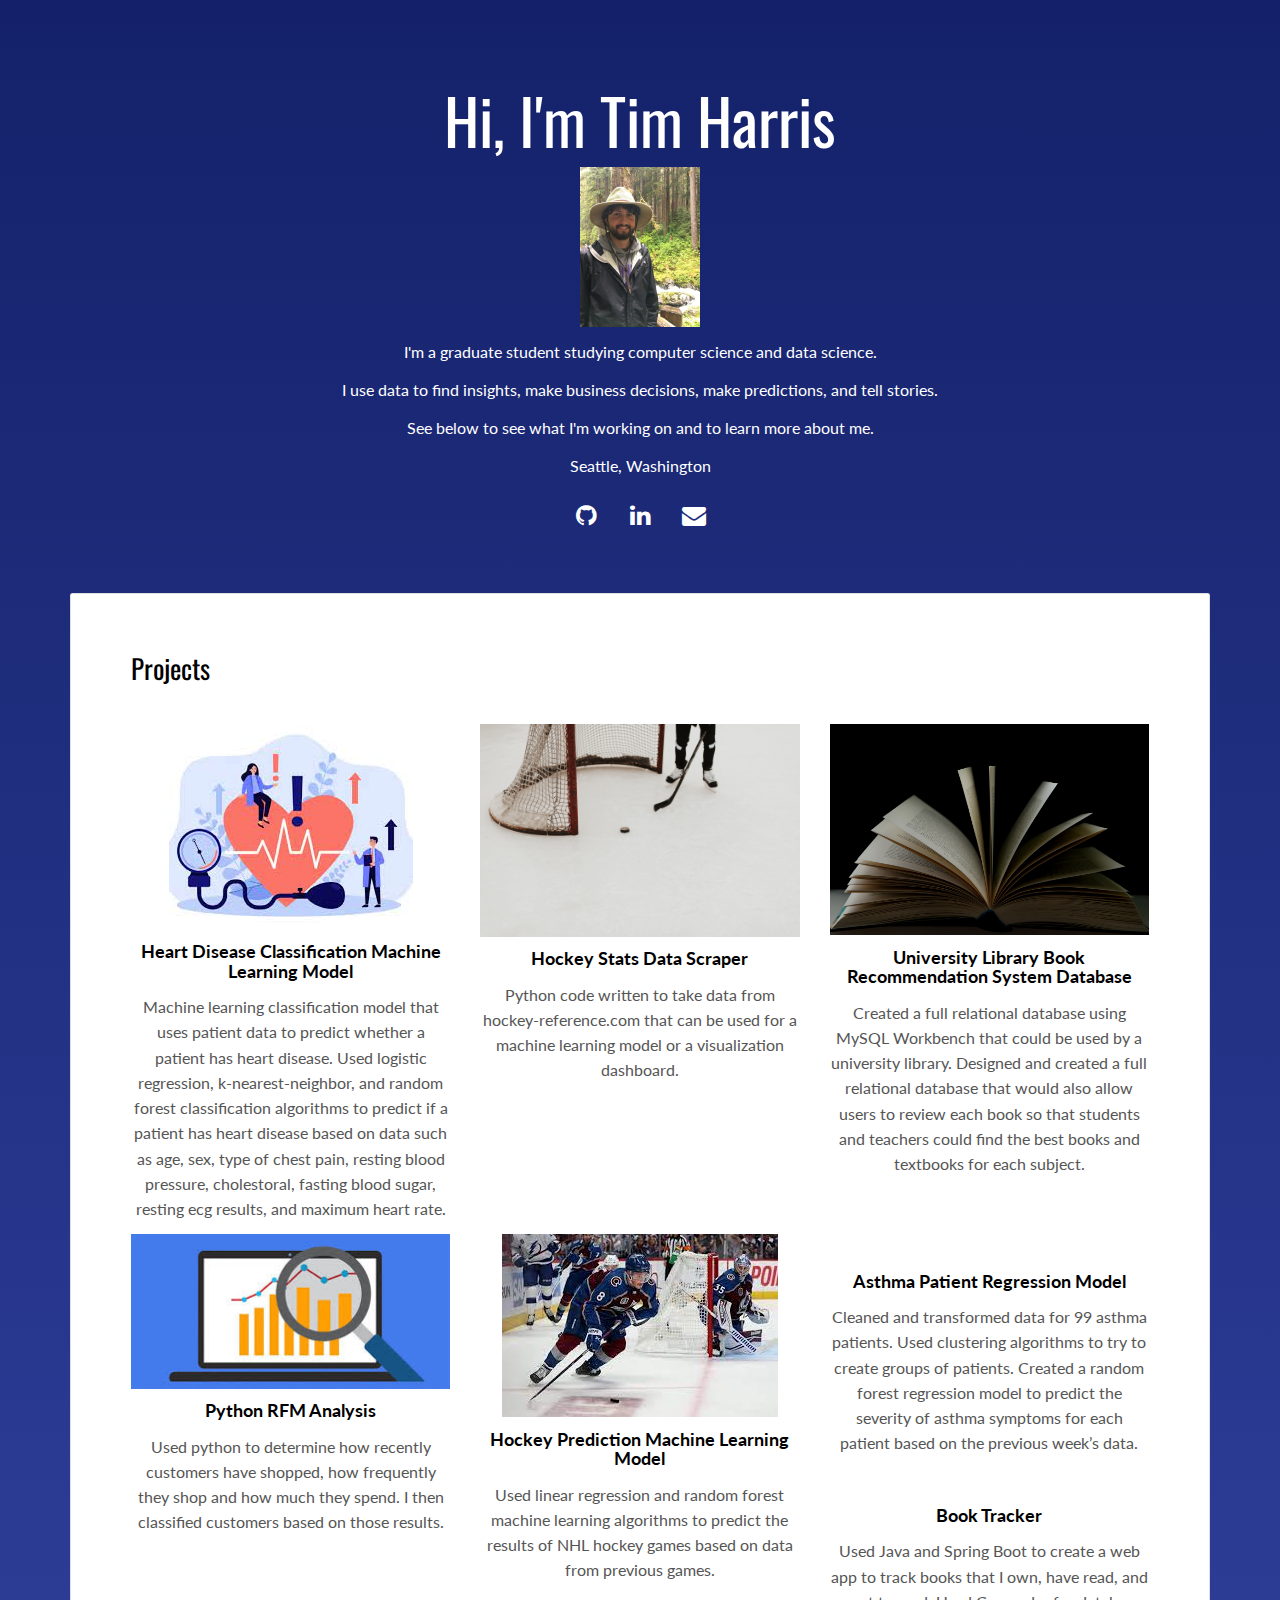
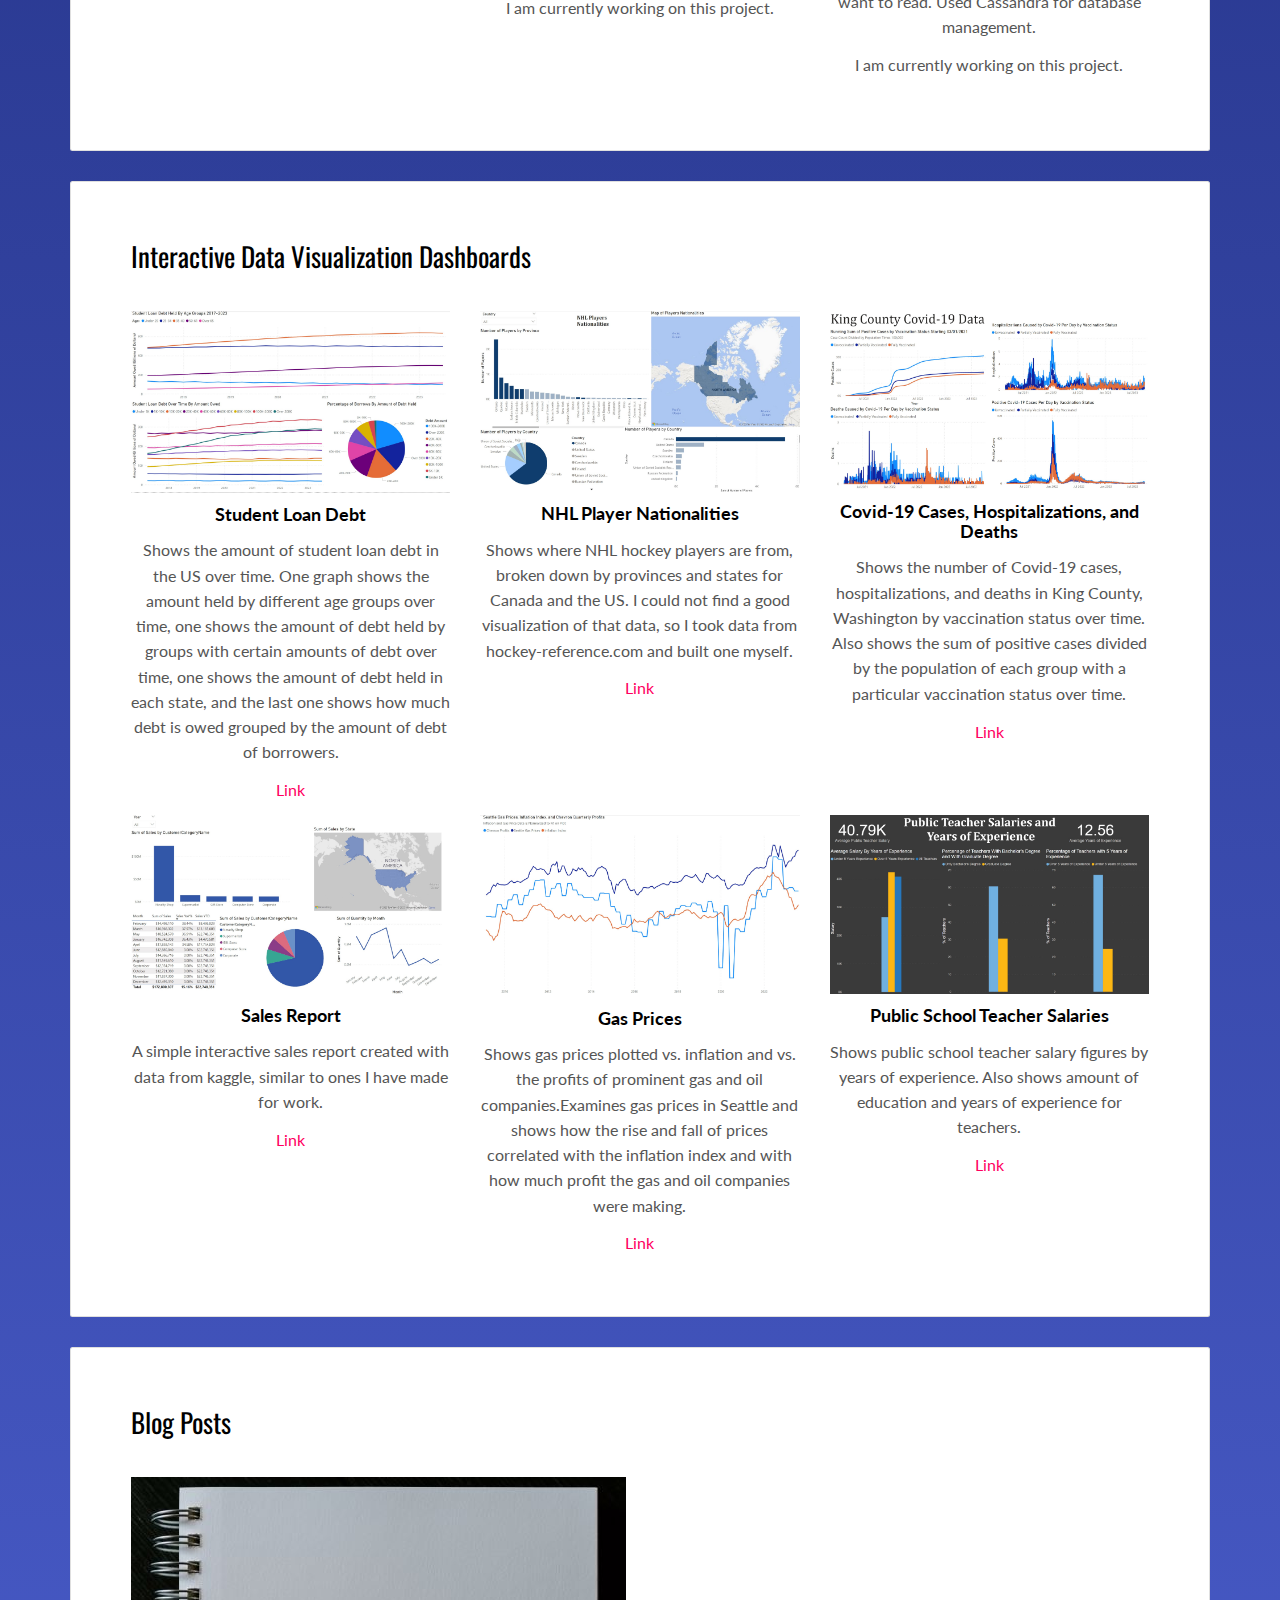
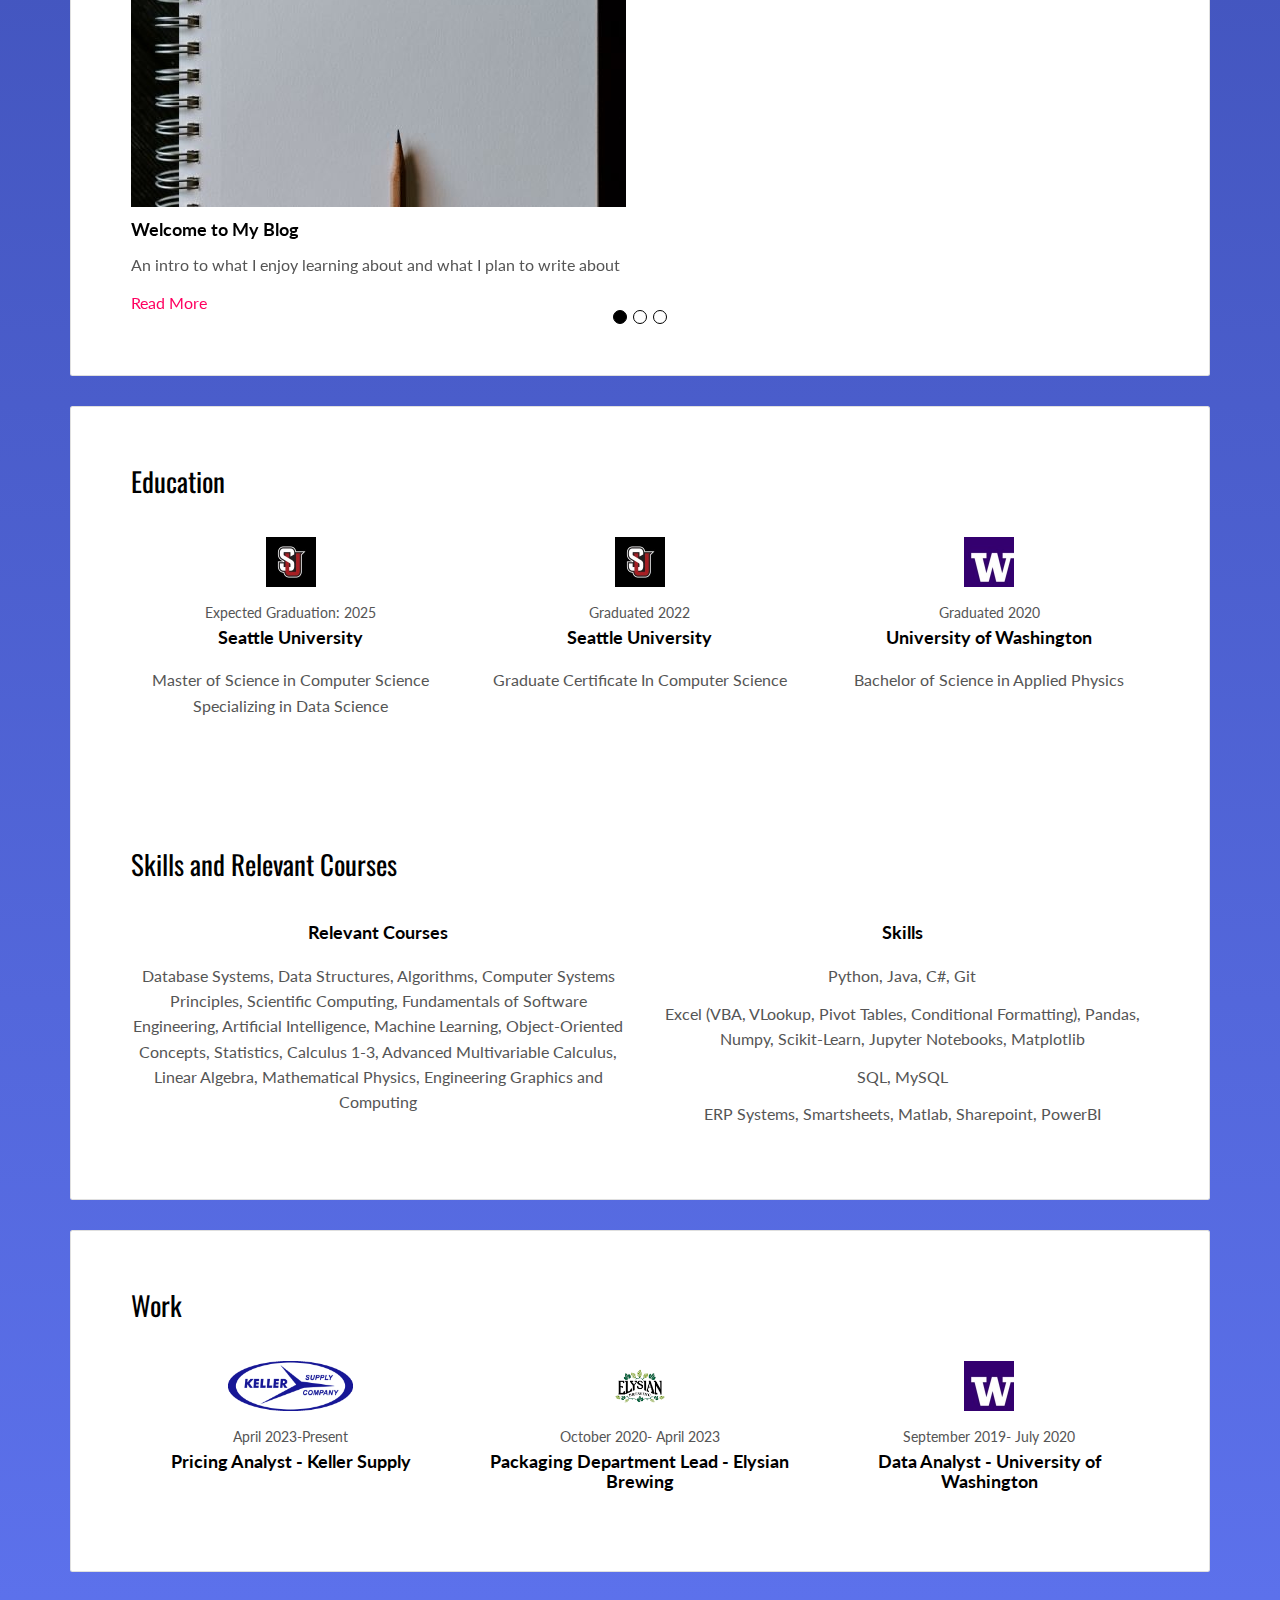
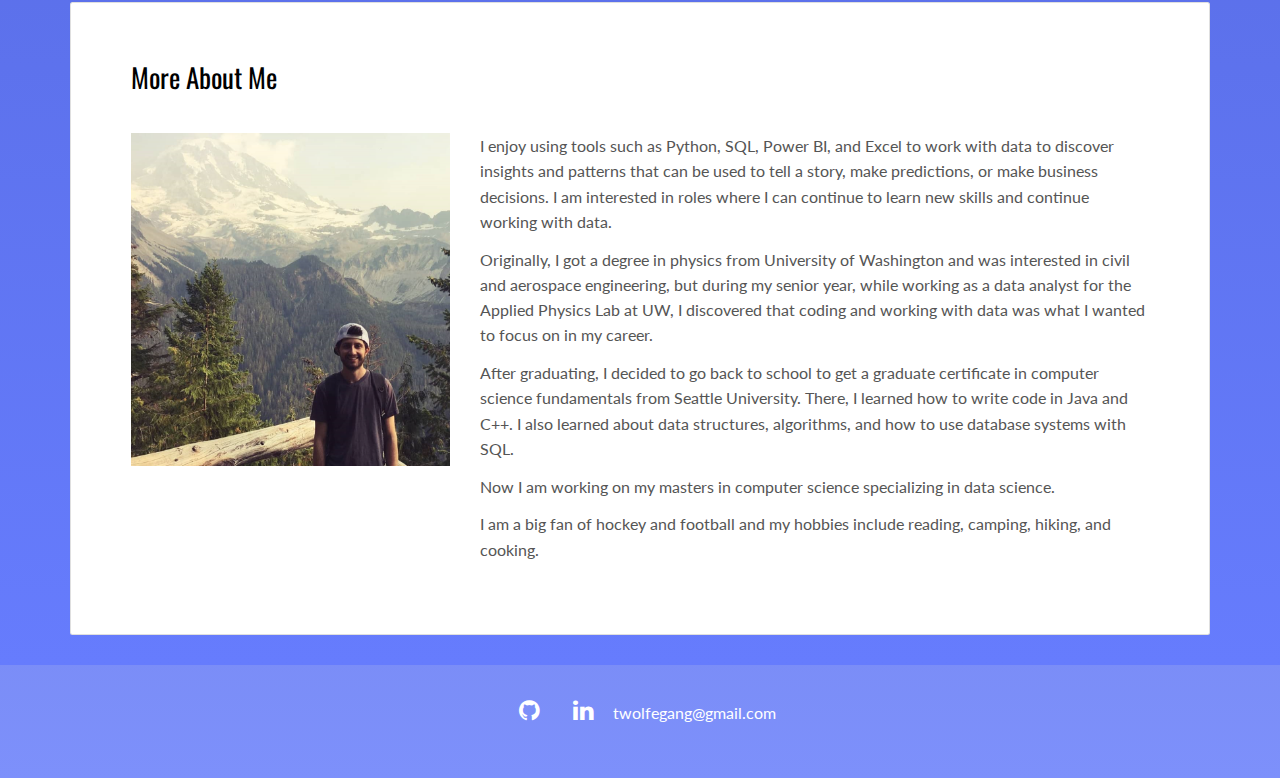
==== commit 6ed129ec: "Update index.html" ====
--- a/index.html
+++ b/index.html
@@ -51,7 +51,9 @@
 
 
 <!-- Add your site or app content here -->
-
+ <div class="container">
+   <div class="row">
+     <div class="col-xs-12">
         <div class="card">
           <div class="card-block">
             <h2>Projects</h2>
@@ -99,14 +101,14 @@
                 <p>I am currently working on this project.</p>
               </div>
 	      <div class="col-md-4">
-                <img src="Makar.jpg" alt="">
+                <img src="Asthma.jpg" alt="">
                 <h3 class="h5">Asthma Patient Regression Model</h3>
                 <p>Cleaned and transformed data for 99 asthma patients. Used clustering algorithms to try to create groups of patients.
 			Created a random forest regression model to predict the severity of asthma symptoms for each 
 			patient based on the previous week’s data.</p>
               </div>
 	      <div class="col-md-4">
-                <img src="Makar.jpg" alt="">
+                <img src="Book.jpg" alt="">
                 <h3 class="h5">Book Tracker</h3>
                 <p>Used Java and Spring Boot to create a web app to track books that I own, have read, and want to read. 
 			Used Cassandra for database management.</p>
@@ -221,10 +223,6 @@
           </div>
         </div>
 
-	
- <div class="container">
-   <div class="row">
-     <div class="col-xs-12">
 	     
 	<div class="card">
           <div class="card-block">
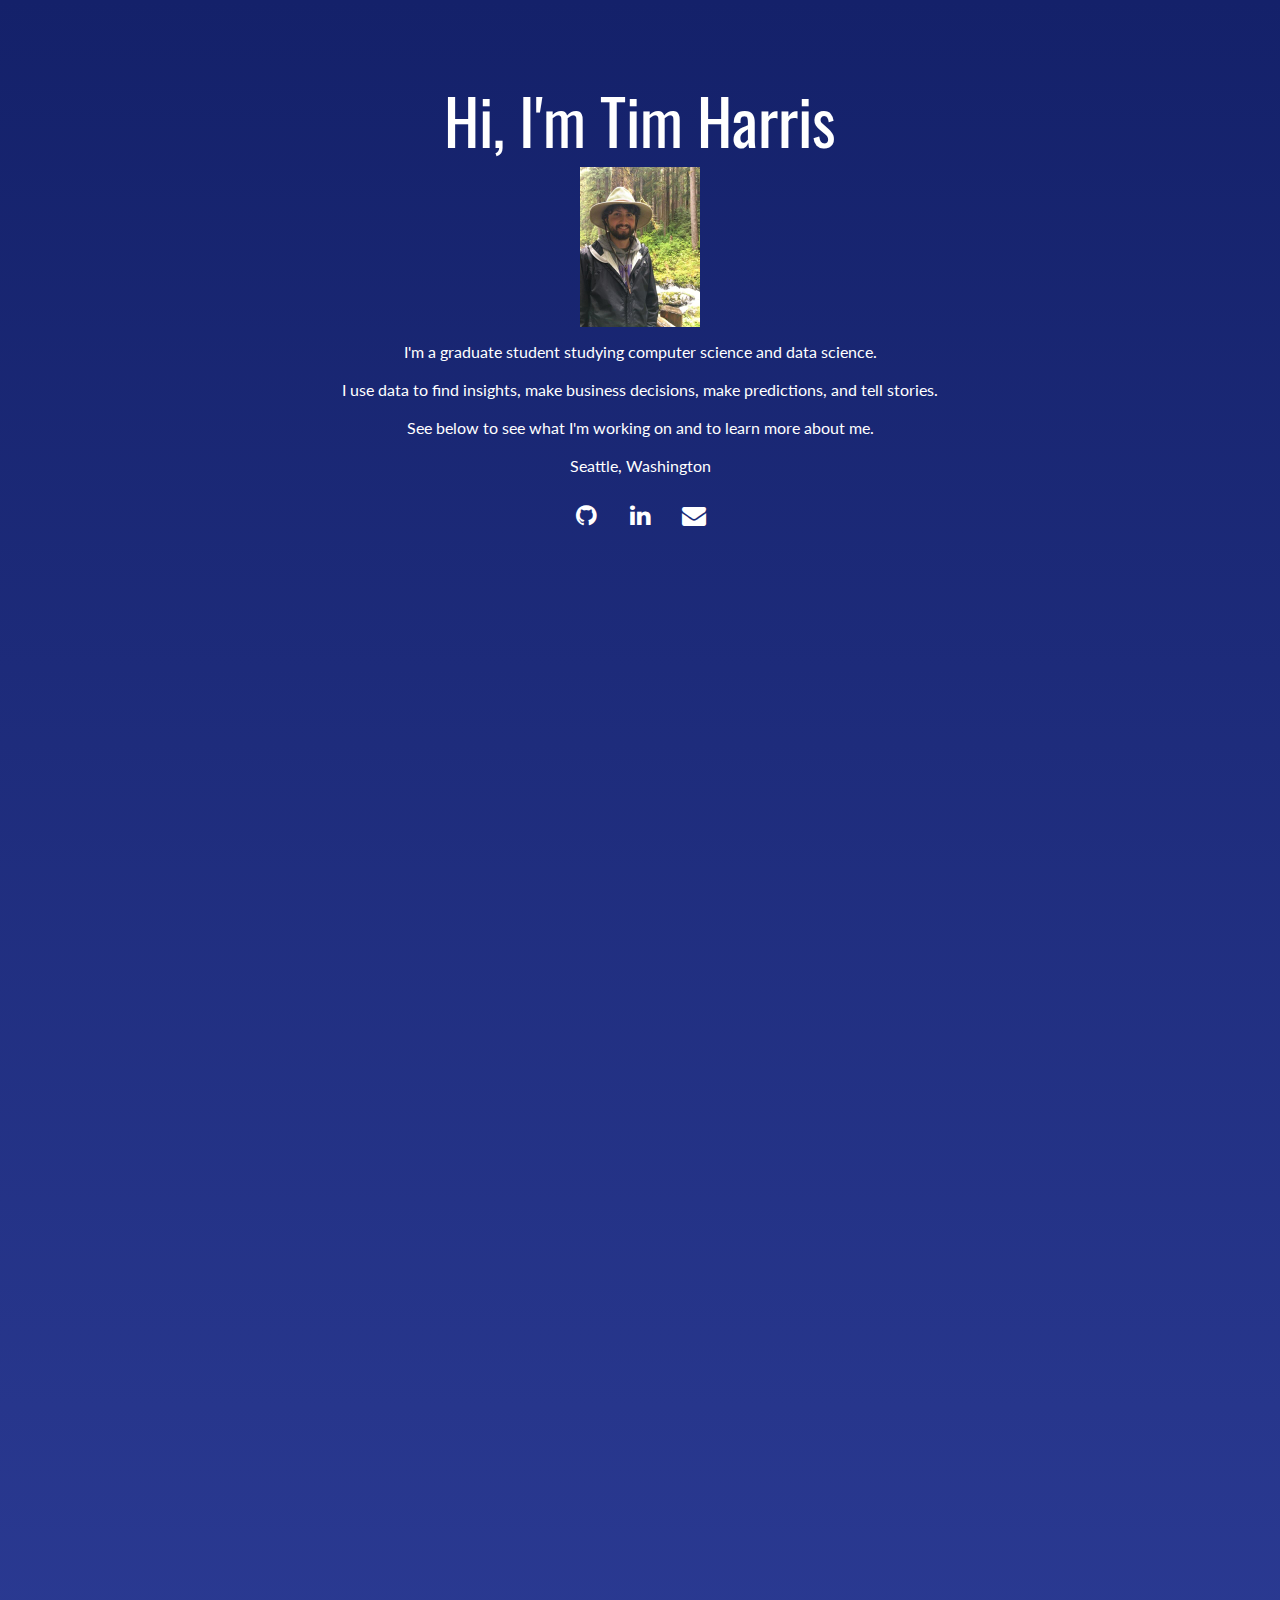
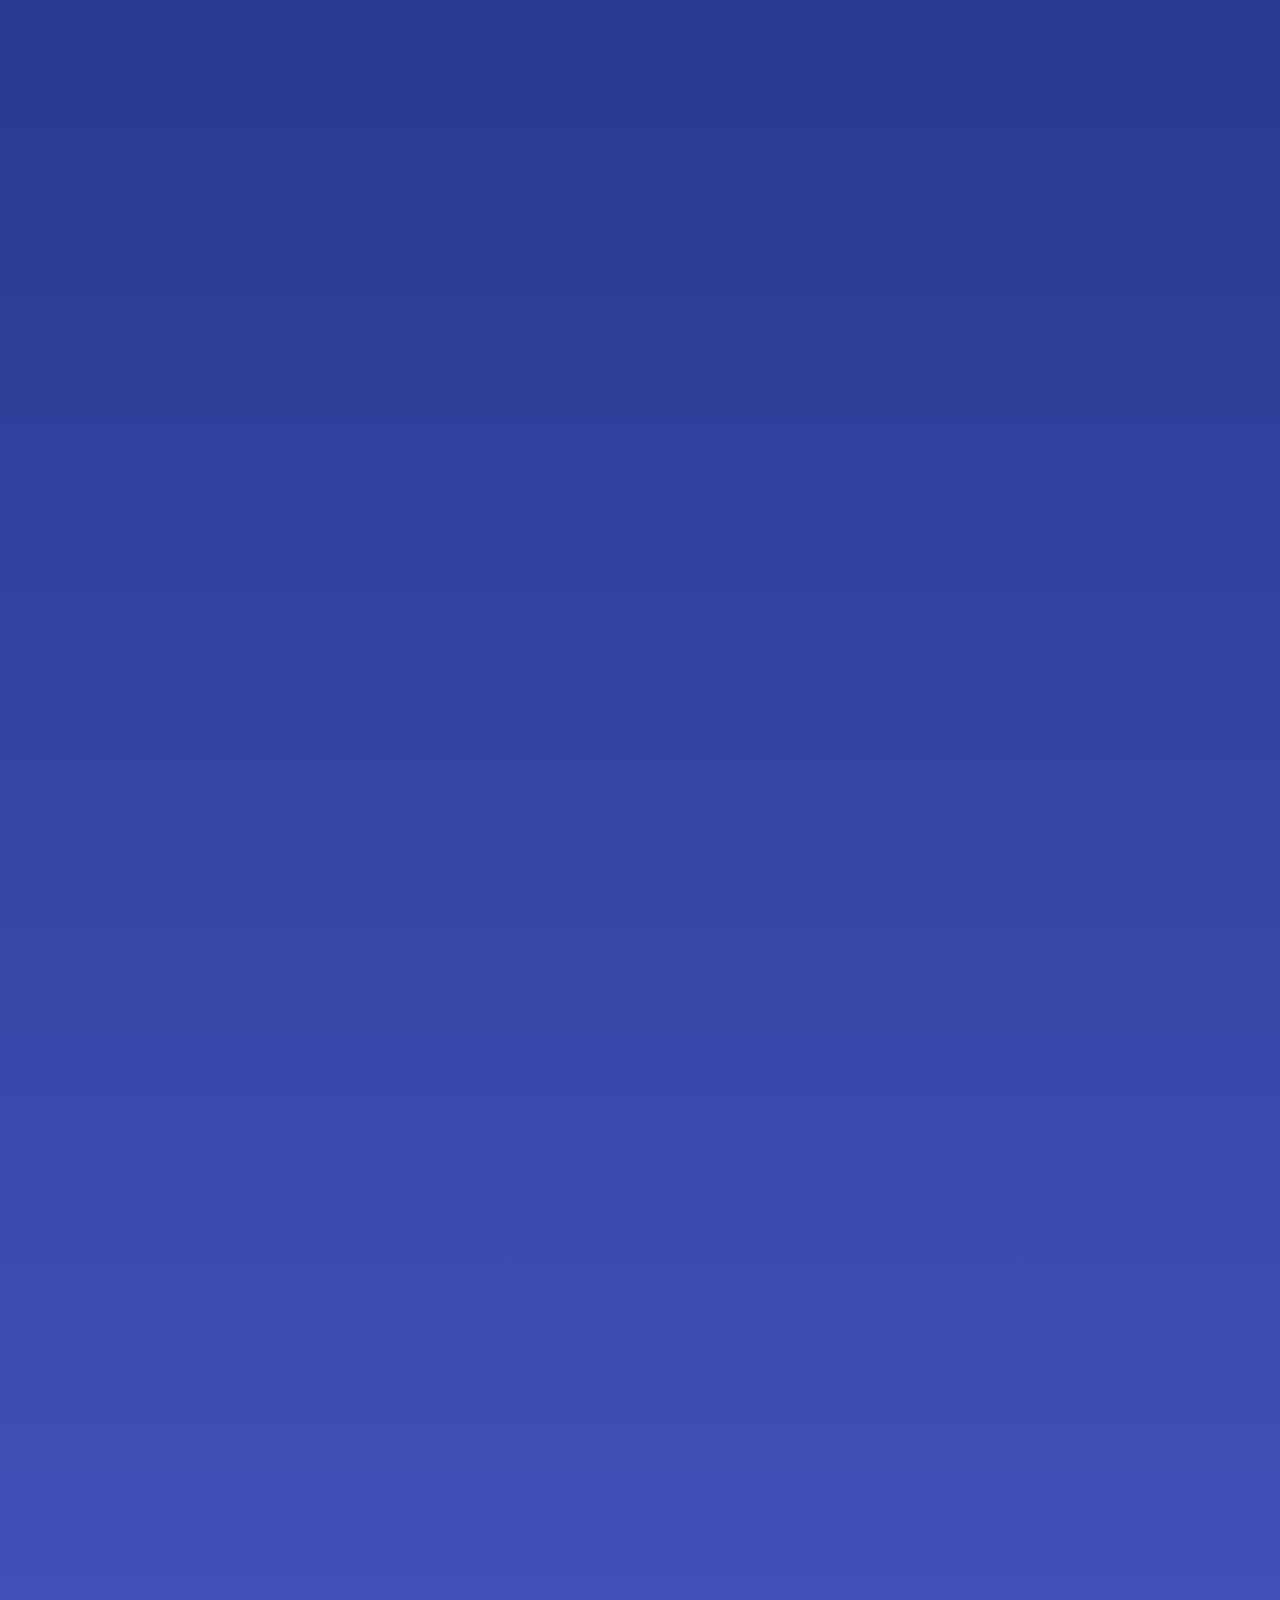
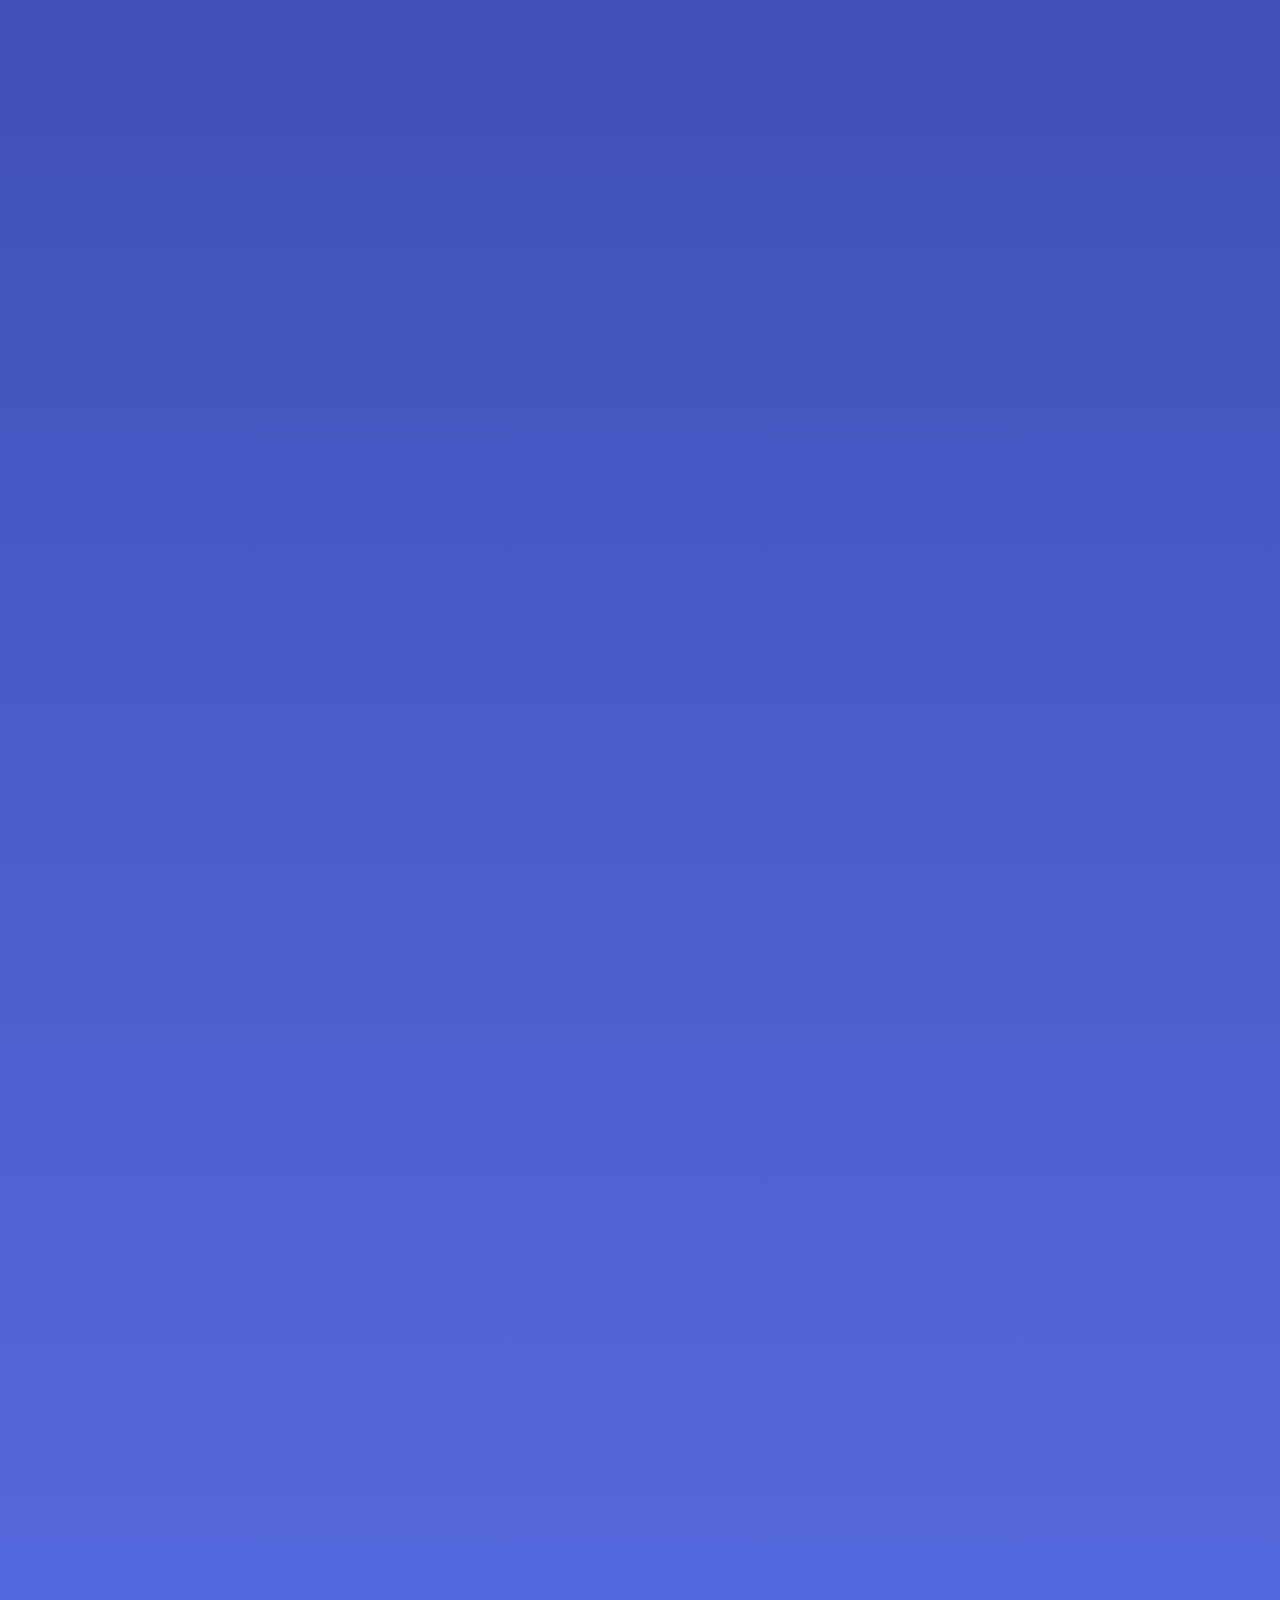
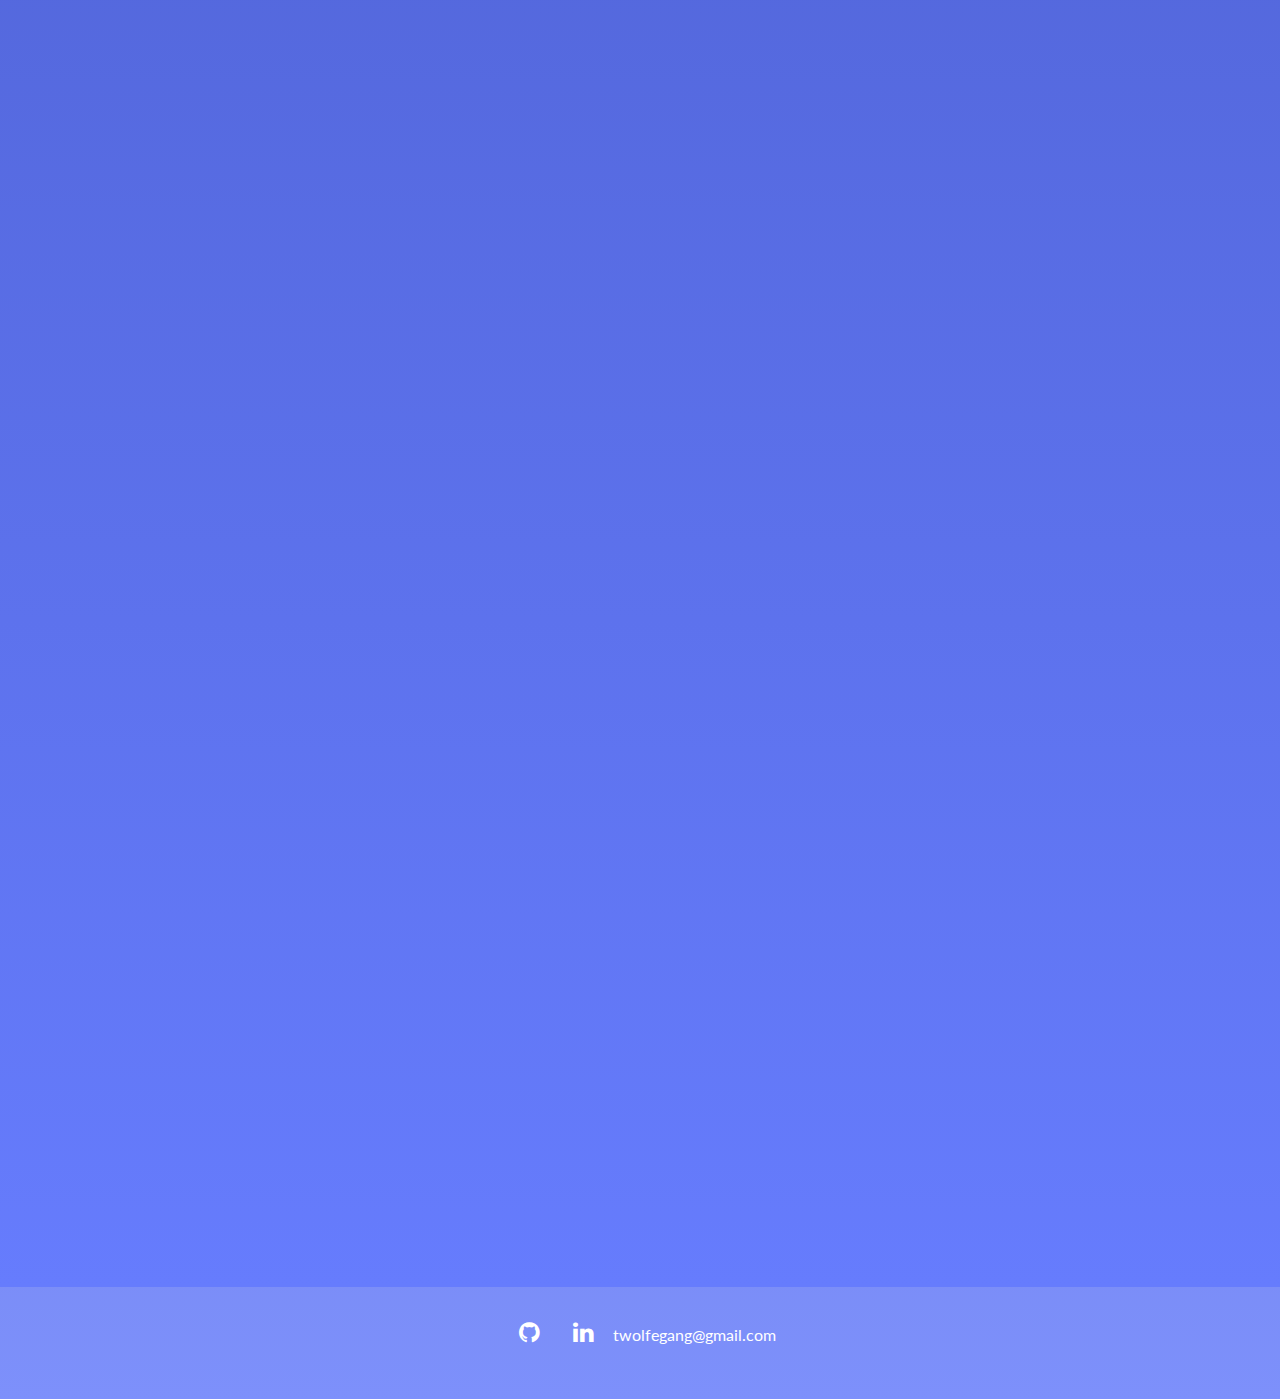
==== commit 4bf905ec: "Update index.html" ====
--- a/index.html
+++ b/index.html
@@ -107,8 +107,10 @@
 			Created a random forest regression model to predict the severity of asthma symptoms for each 
 			patient based on the previous week’s data.</p>
               </div>
+	<div class="row" style="text-align:center;">
+              <div class="col-md-4">
 	      <div class="col-md-4">
-                <img src="Book.jpg" alt="">
+                <img src="Book.jpg" class="img-responsive" alt="">
                 <h3 class="h5">Book Tracker</h3>
                 <p>Used Java and Spring Boot to create a web app to track books that I own, have read, and want to read. 
 			Used Cassandra for database management.</p>
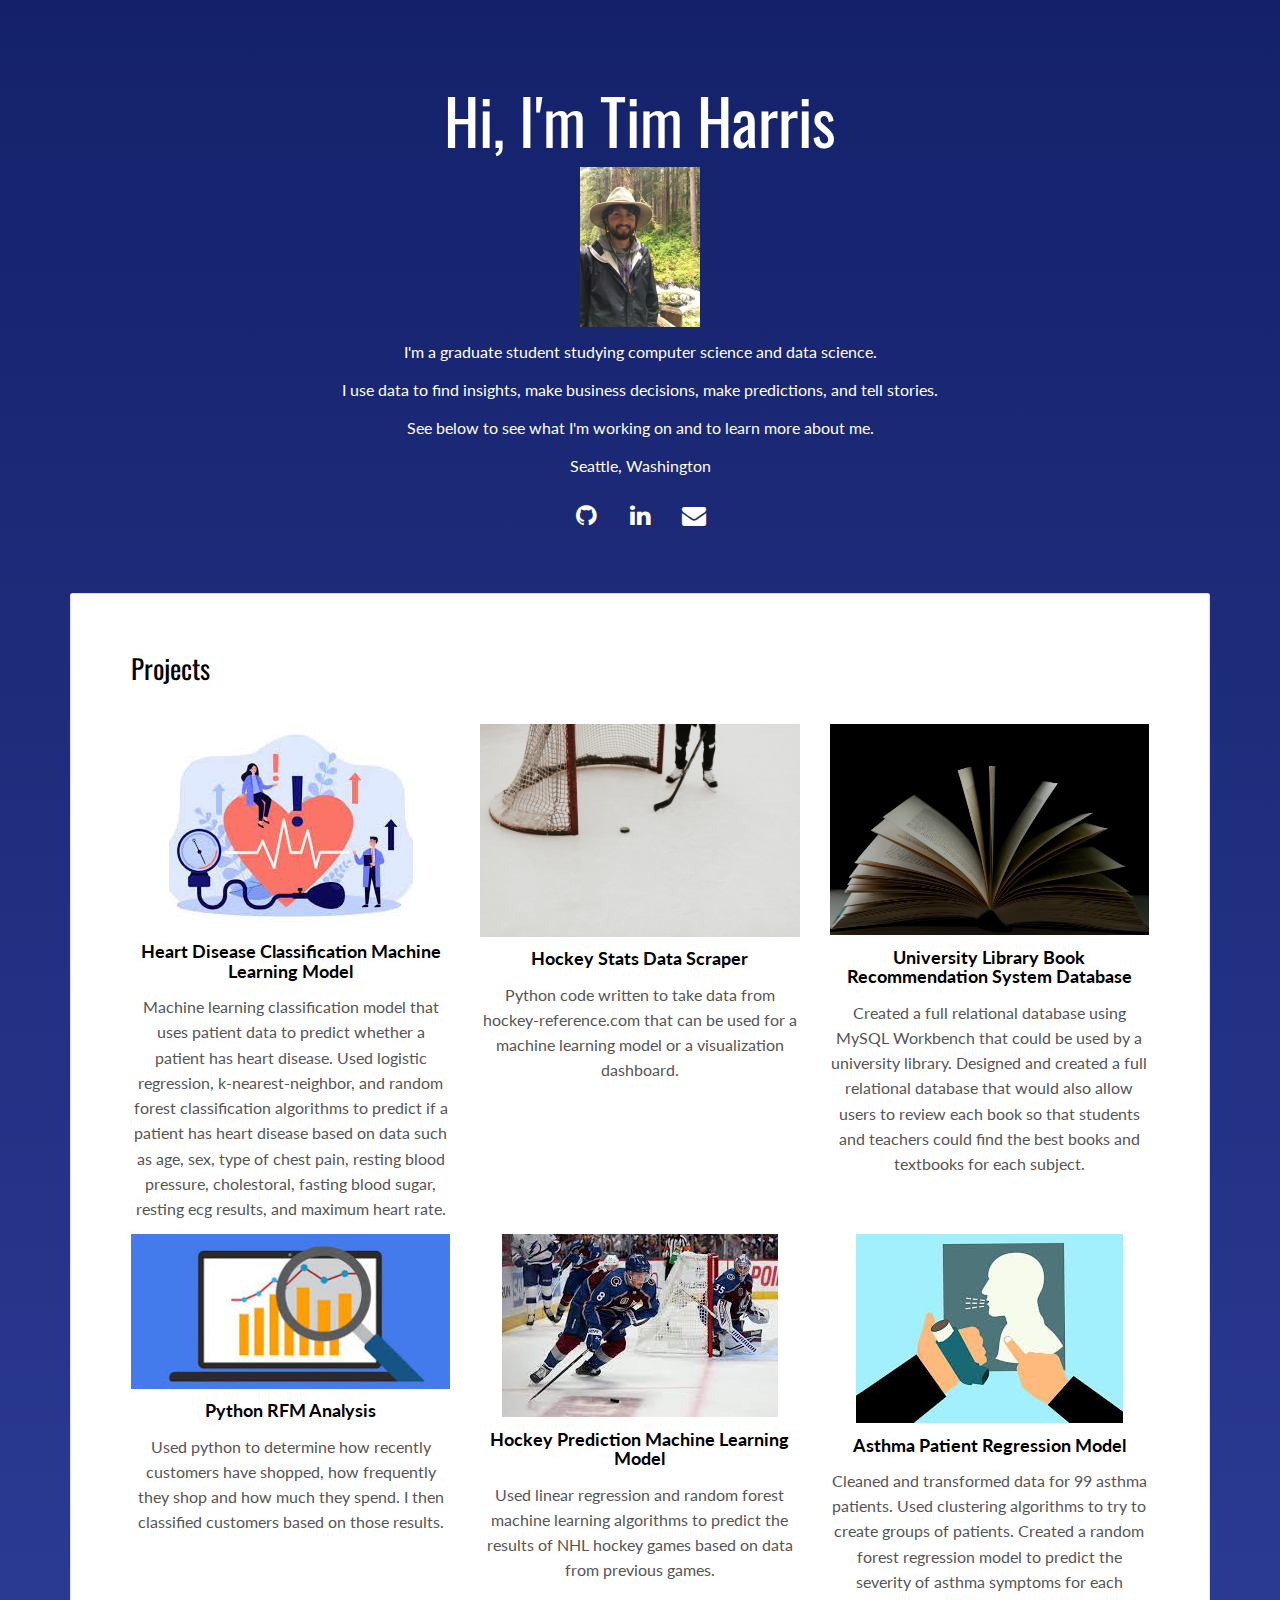
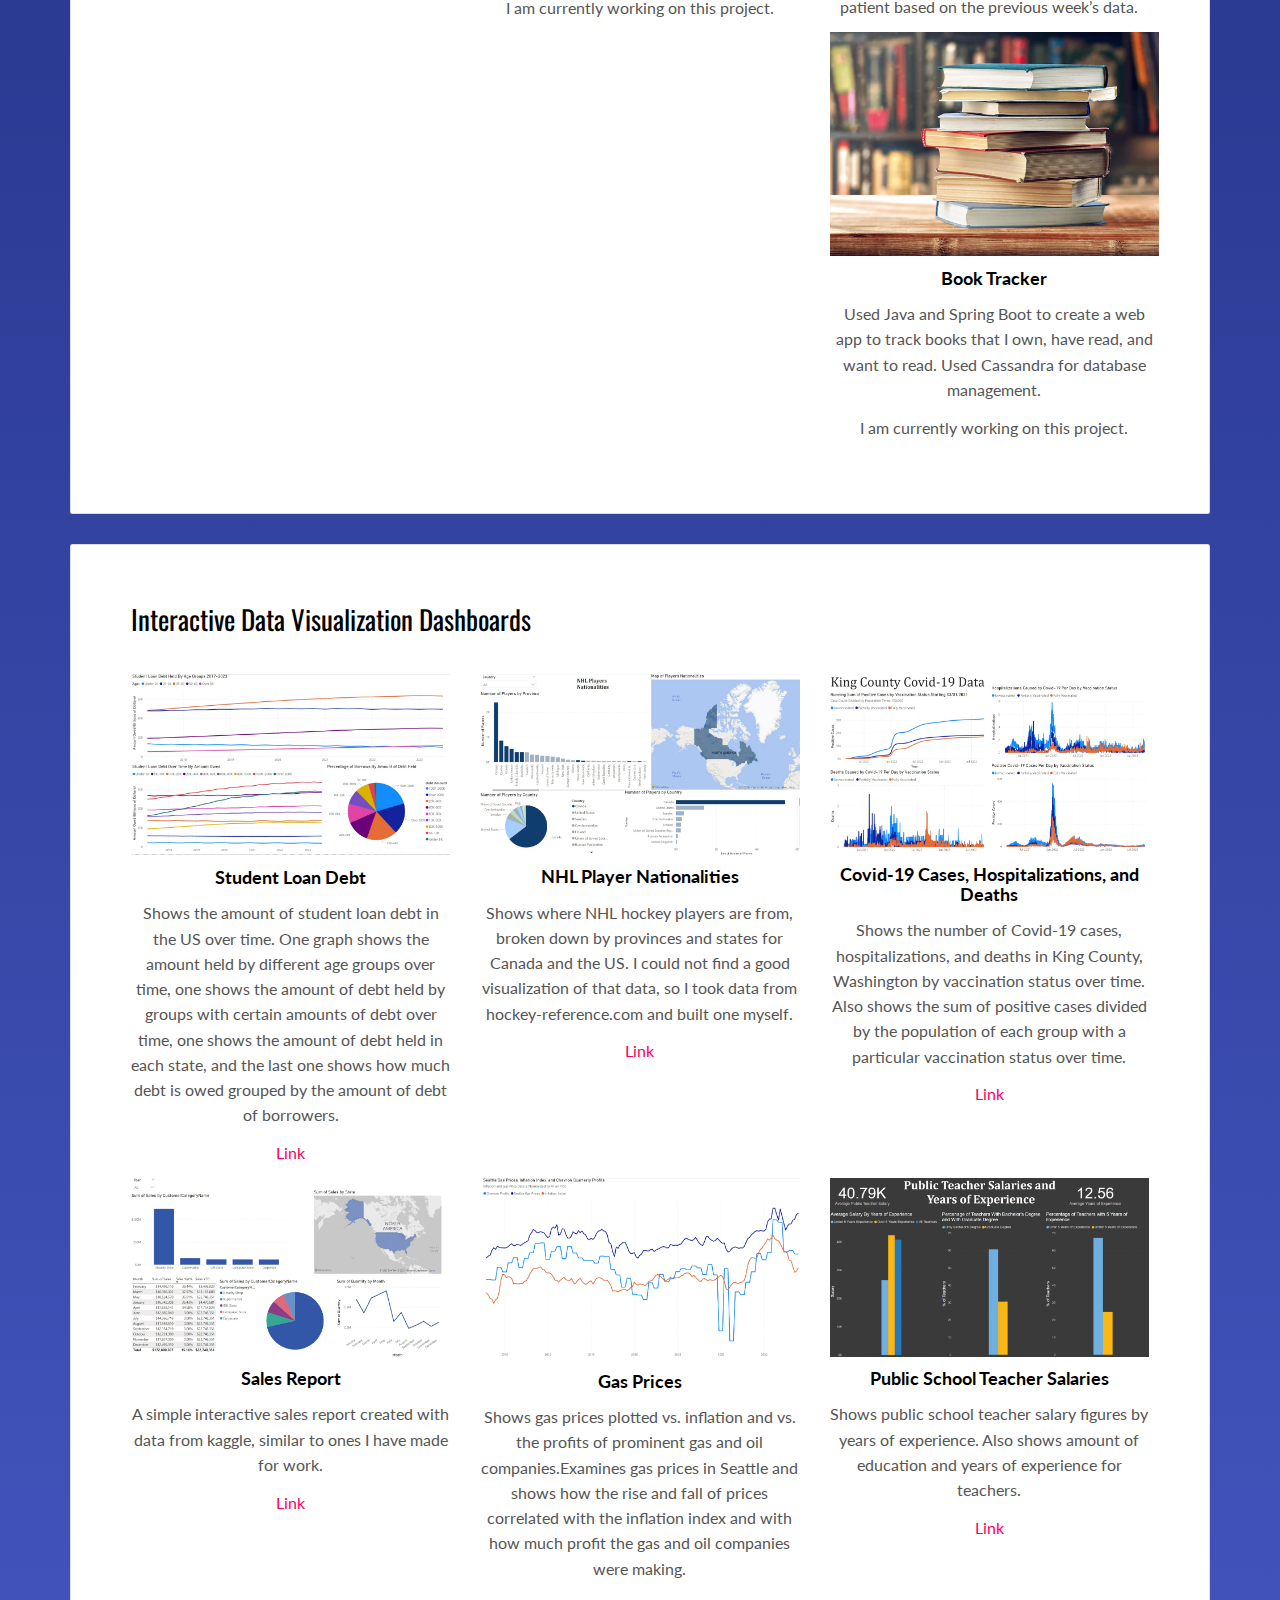
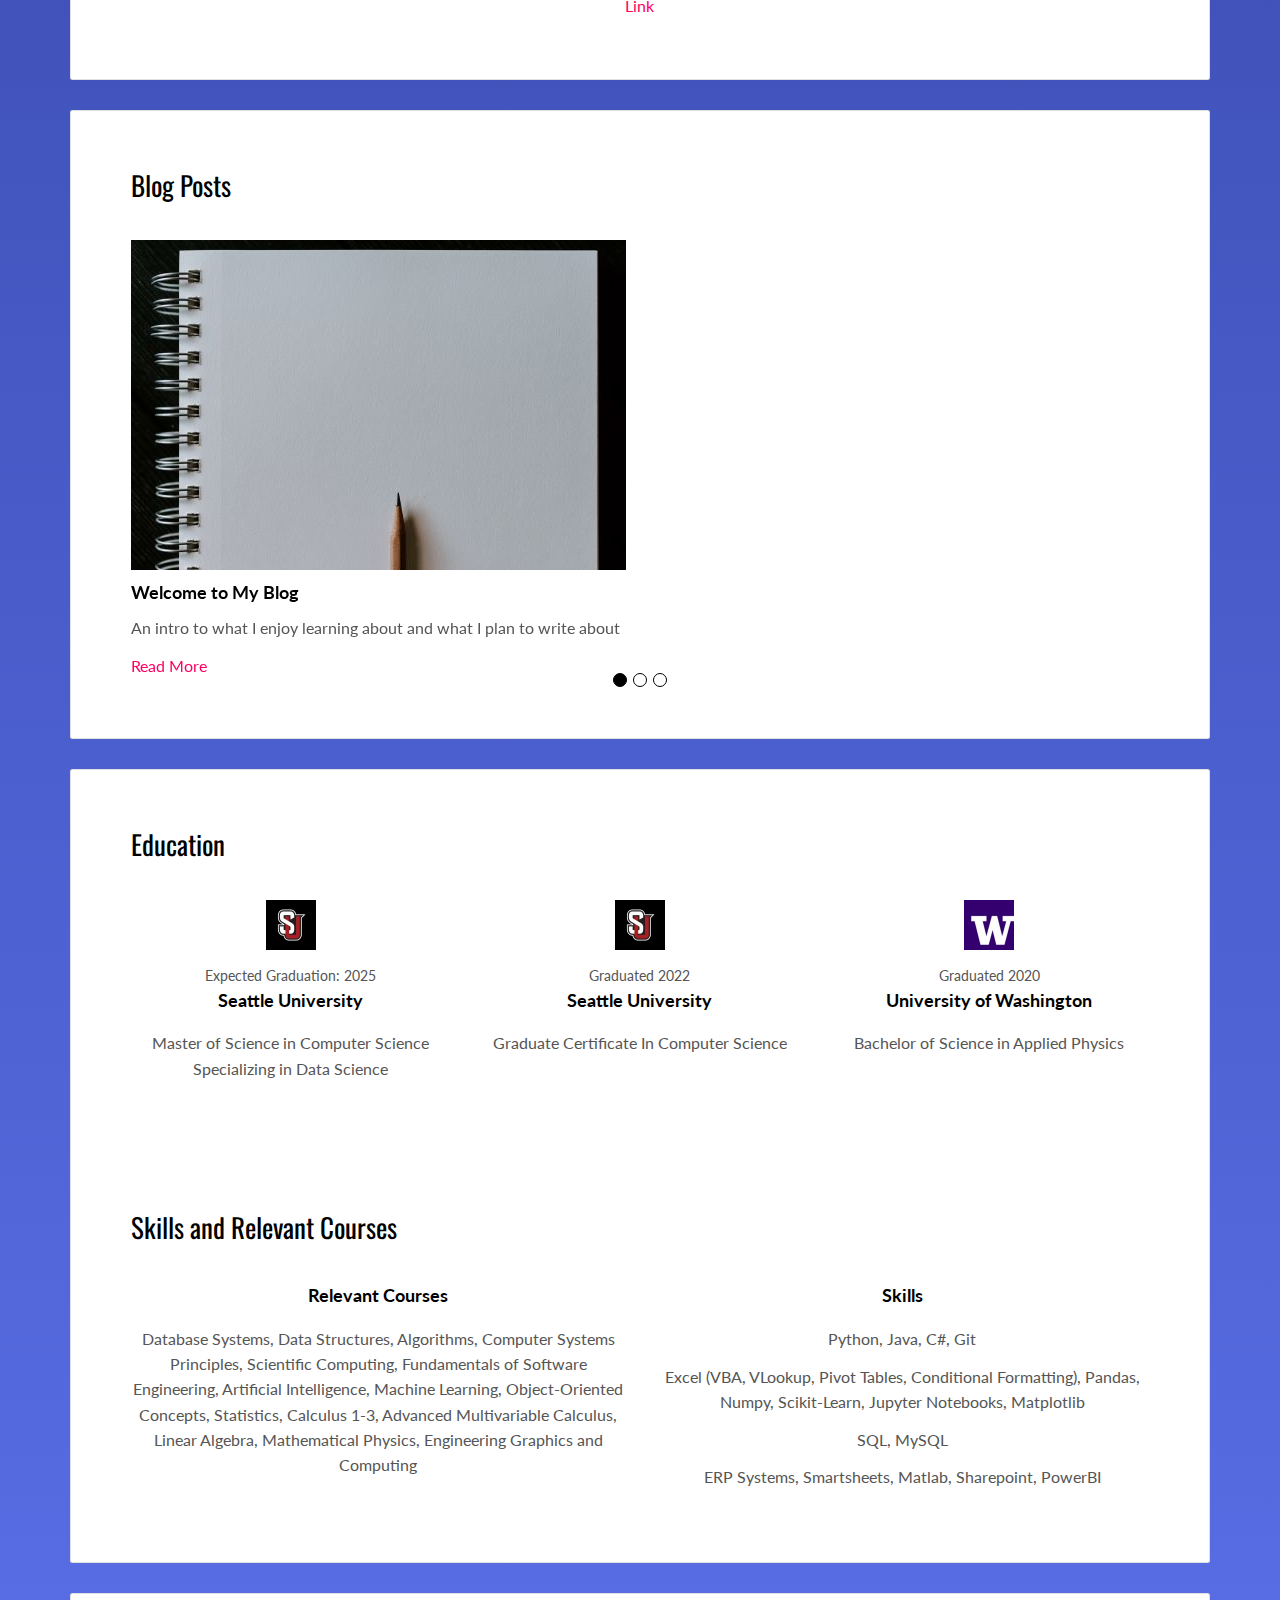
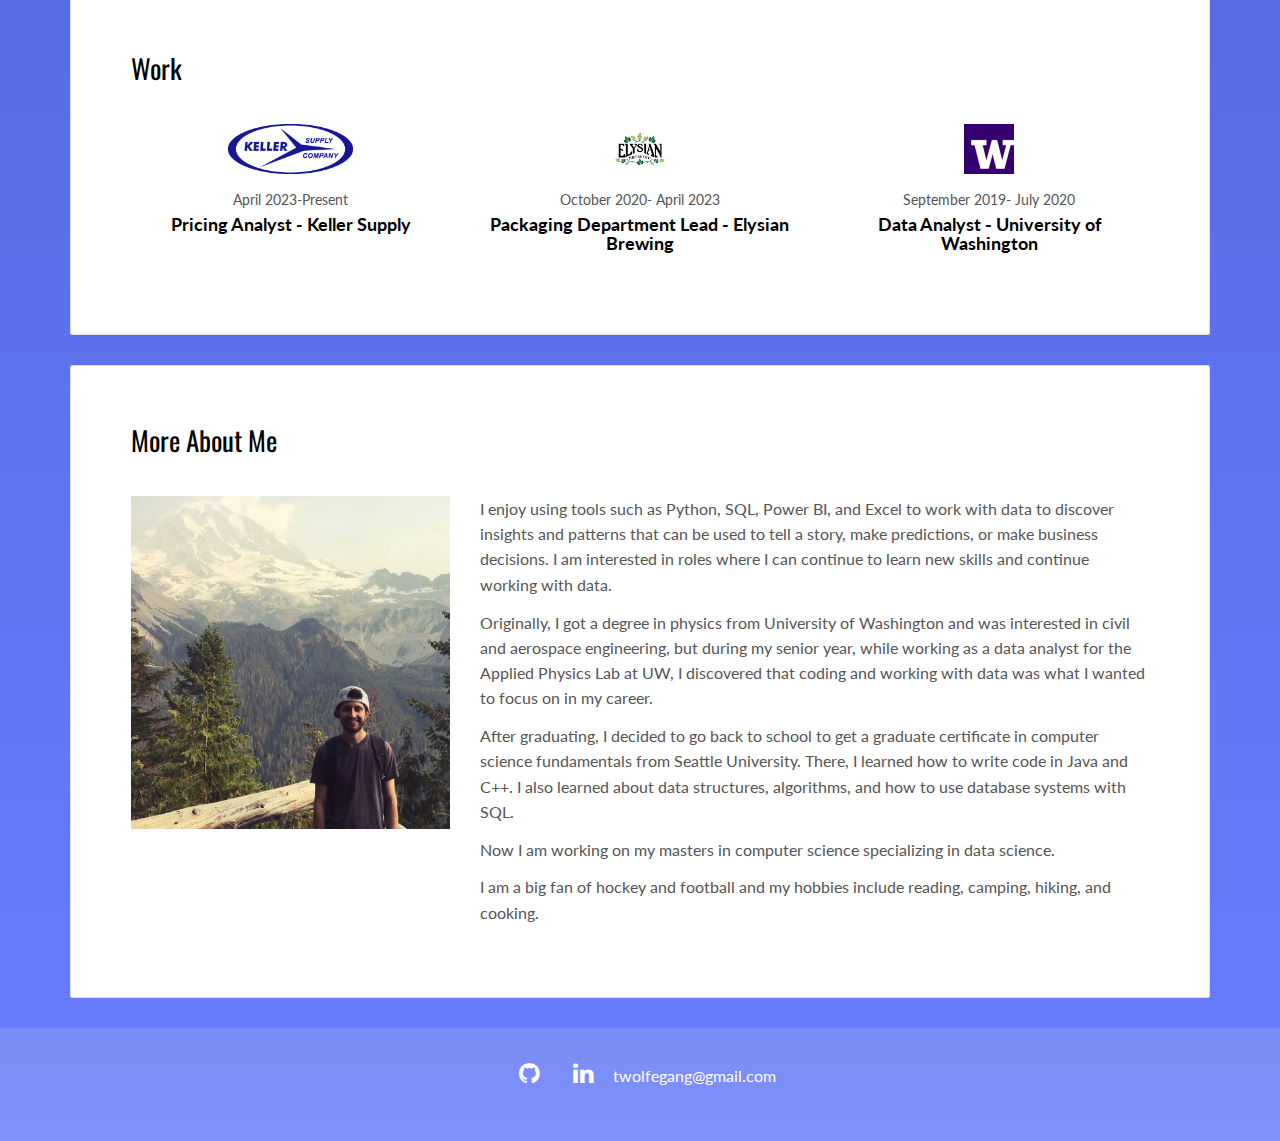
==== commit d0e2f2dd: "Update index.html" ====
--- a/index.html
+++ b/index.html
@@ -108,7 +108,6 @@
 			patient based on the previous week’s data.</p>
               </div>
 	<div class="row" style="text-align:center;">
-              <div class="col-md-4">
 	      <div class="col-md-4">
                 <img src="Book.jpg" class="img-responsive" alt="">
                 <h3 class="h5">Book Tracker</h3>
@@ -117,6 +116,7 @@
                 <p>I am currently working on this project.</p>
               </div>	  
             </div>
+	    </div>
           </div>
         </div>
 	
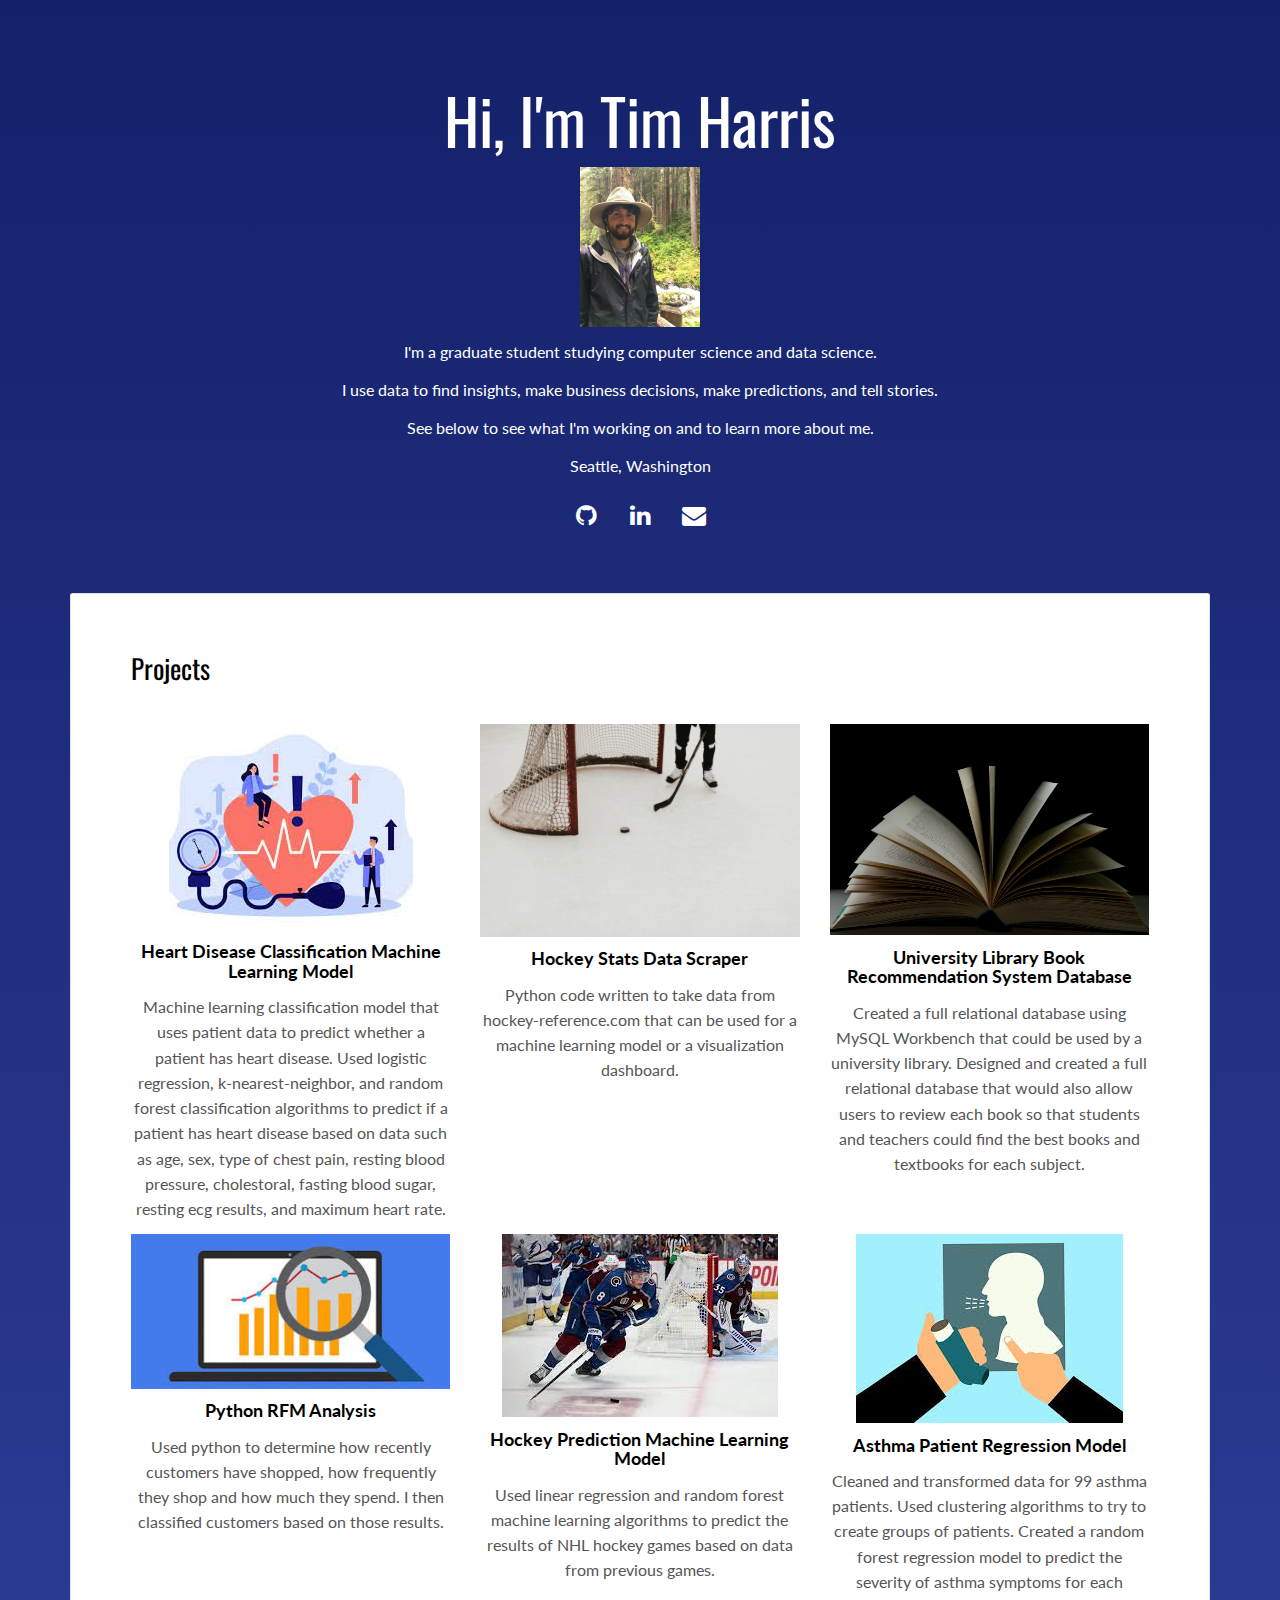
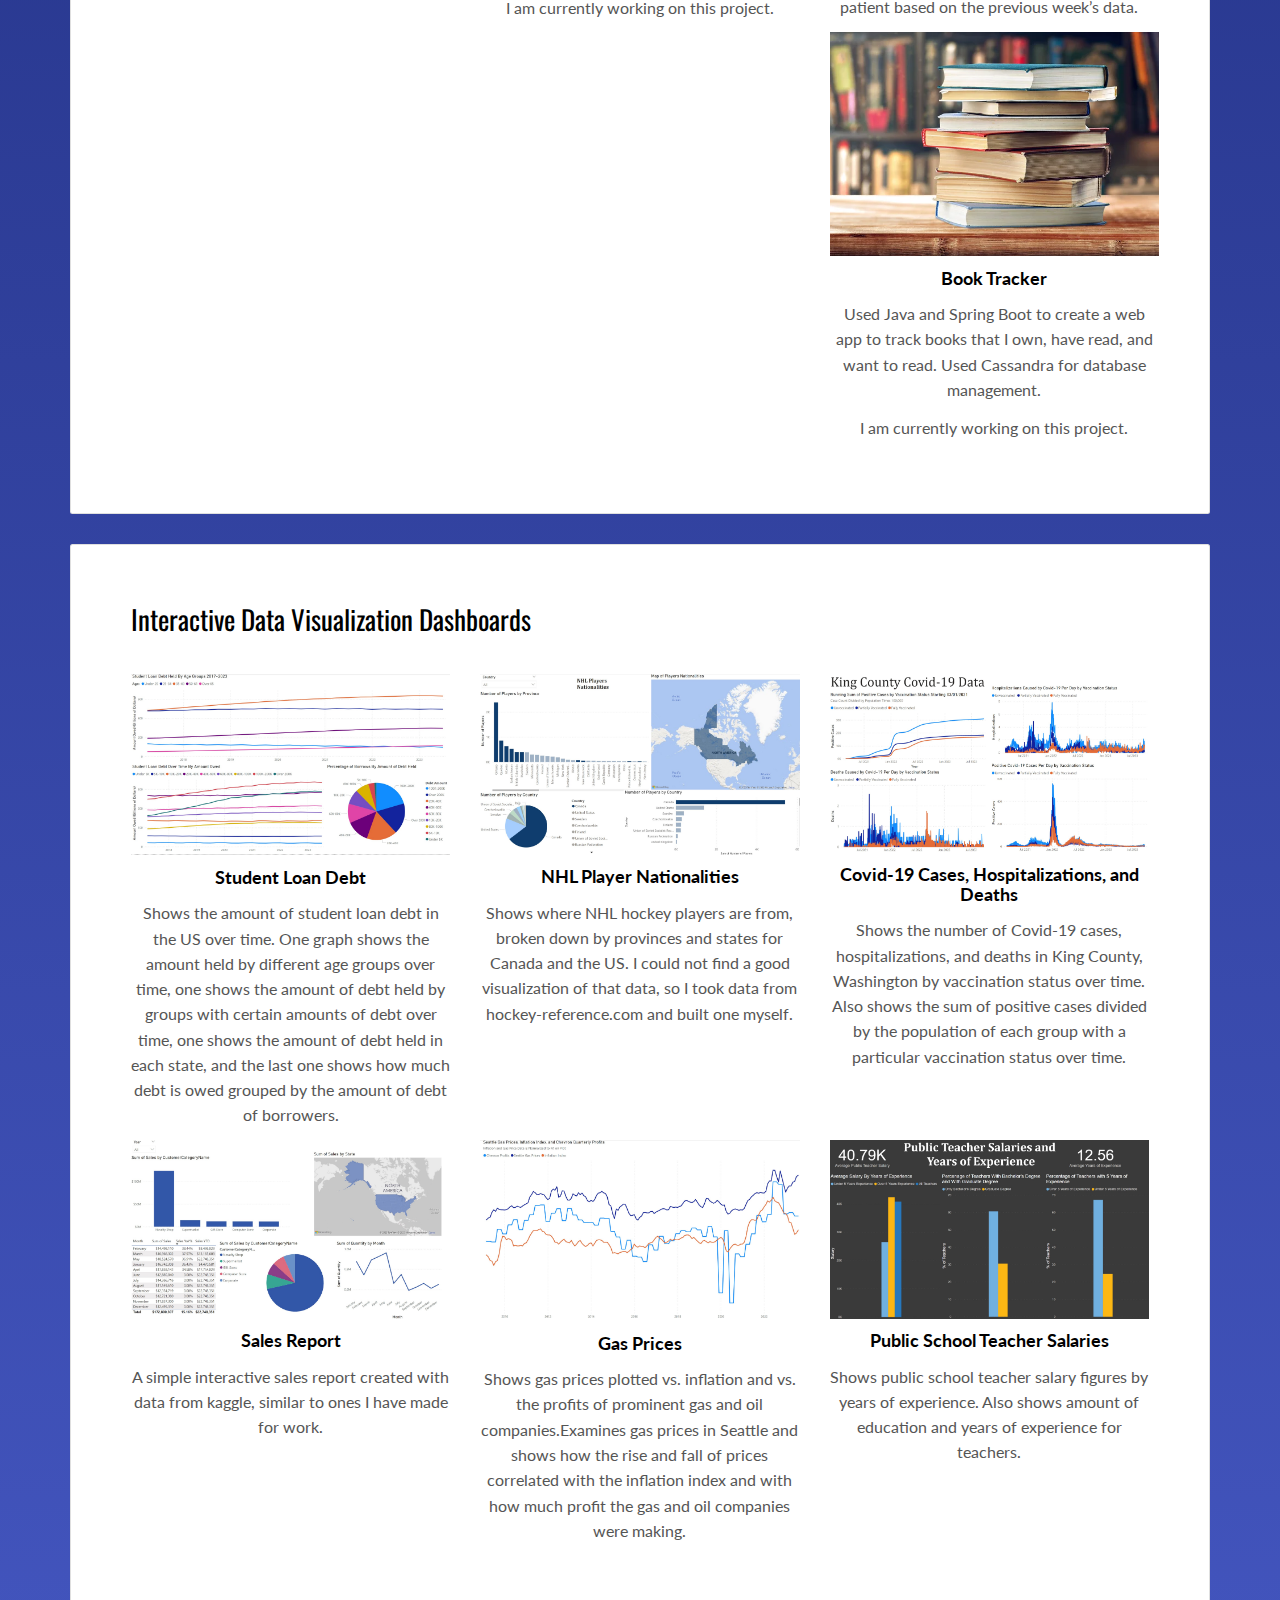
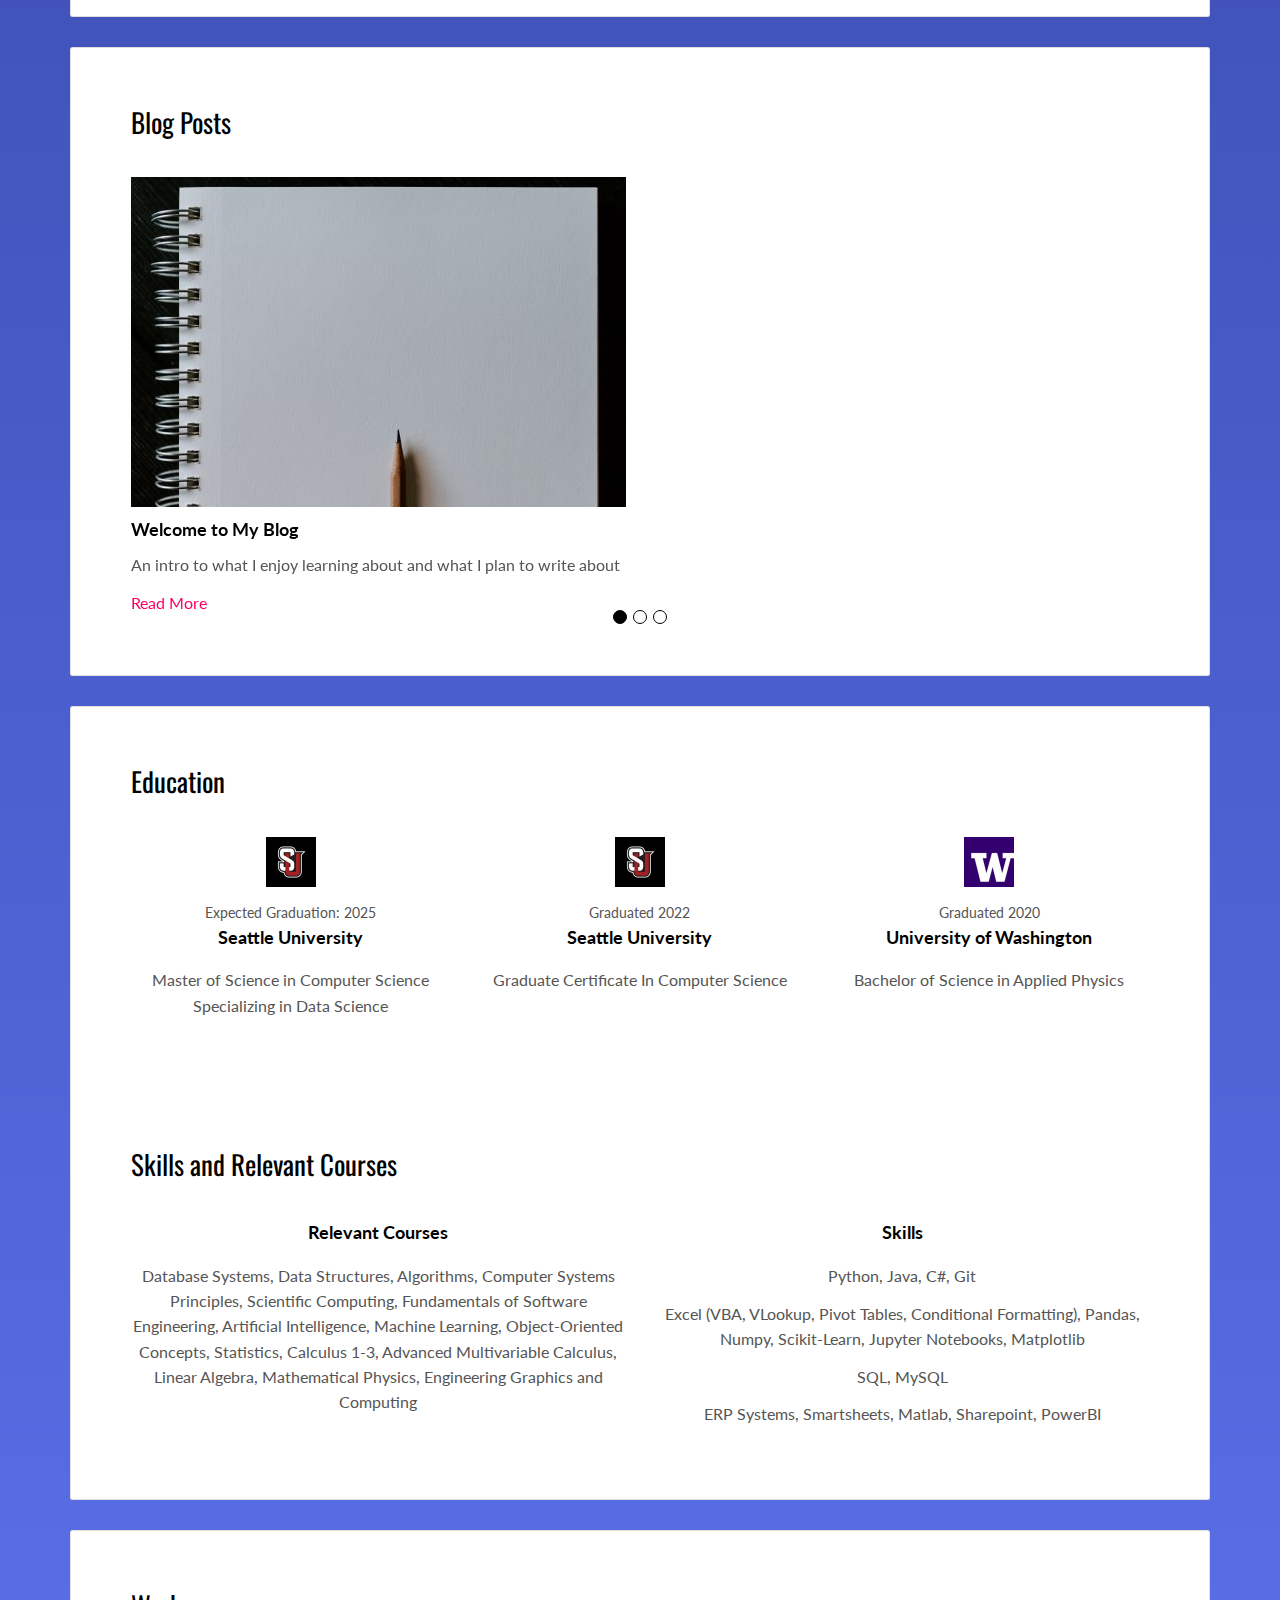
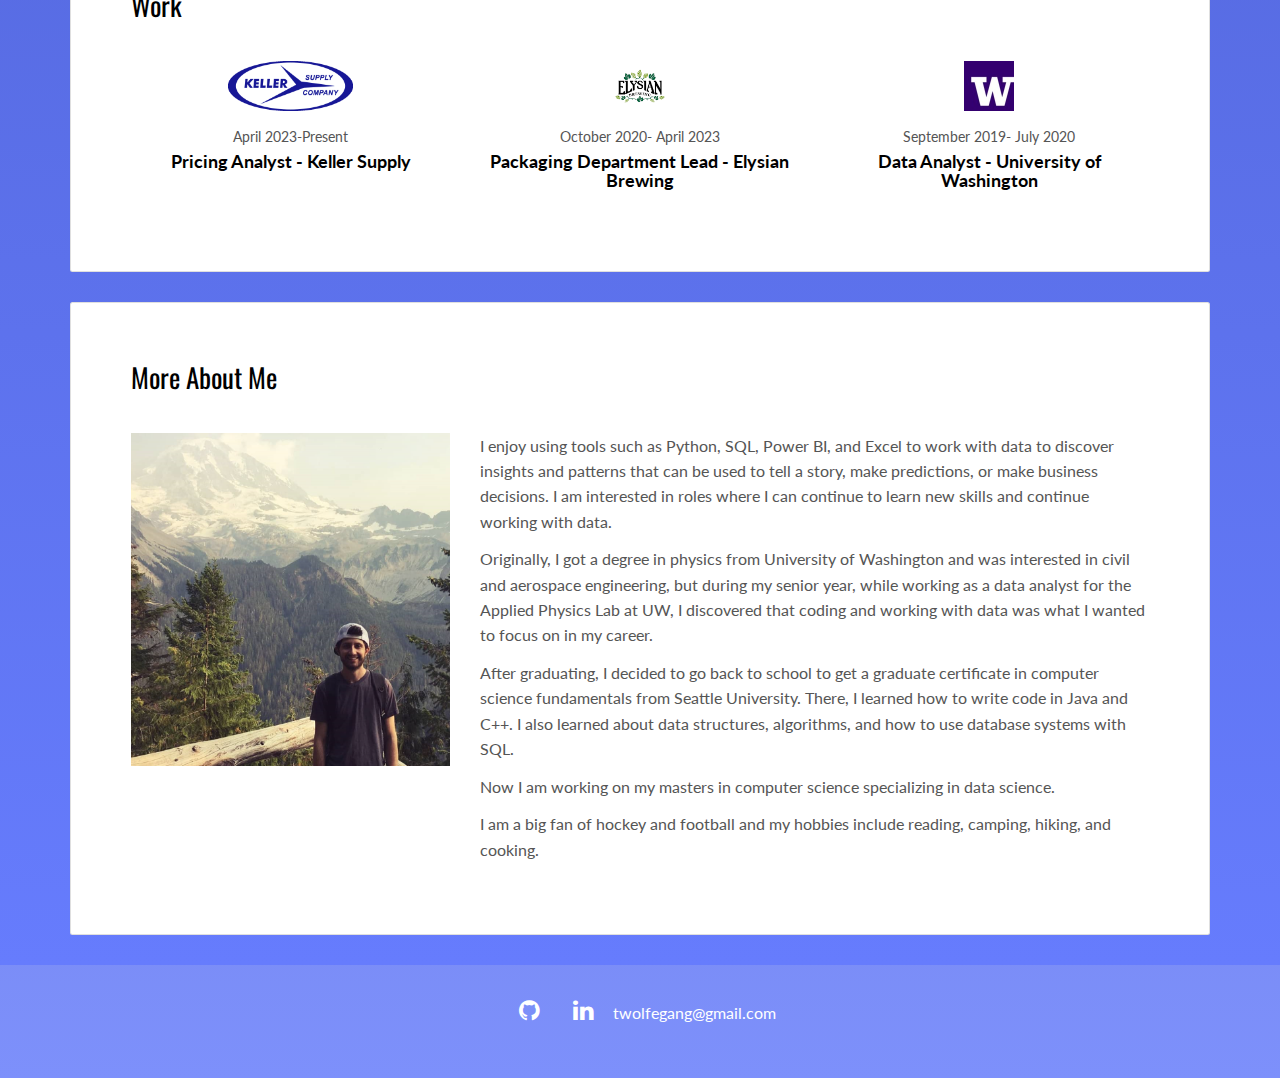
==== commit 5b36f08a: "Update index.html" ====
--- a/index.html
+++ b/index.html
@@ -133,7 +133,6 @@
                   amounts of debt over time, one shows the amount of debt held in each state, and the last one shows
                   how much debt is owed grouped by the amount of debt of borrowers.</p>
                   <p></p>
-                  <a href="https://github.com/twolfegang/student-loan-data">Link</a>
                   <p></p>
               </div>
               <div class="col-md-4">
@@ -142,7 +141,6 @@
                 <p>Shows where NHL hockey players are from, broken down by provinces
                   and states for Canada and the US. I could not find a good visualization of that data, 
                   so I took data from hockey-reference.com and built one myself.</p>
-                  <a href="https://github.com/twolfegang/NHL-data">Link</a>
               </div>
               <div class="col-md-4">
                 <img src="Covid.jpg" class="img-responsive" alt="">
@@ -150,7 +148,6 @@
                 <p>Shows the number of Covid-19 cases, hospitalizations, and deaths in King County,
                   Washington by vaccination status over time. Also shows the sum of positive cases divided by the
                   population of each group with a particular vaccination status over time.</p>
-                  <a href="https://github.com/twolfegang/covid-data">Link</a>
               </div>
             </div>
             <div class="row" style="text-align:center;">
@@ -158,7 +155,6 @@
                 <img src="SalesReport.jpg" class="img-responsive" alt="">
                 <h3 class="h5">Sales Report</h3>
                 <p>A simple interactive sales report created with data from kaggle, similar to ones I have made for work.</p>
-                <a href="https://github.com/twolfegang/sales-data">Link</a>
               </div>
               <div class="col-md-4">
                 <img src="GasPrices.jpg" class="img-responsive" alt="">
@@ -166,13 +162,11 @@
                 <p>Shows gas prices plotted vs. inflation and vs. the profits of prominent gas and oil
                   companies.Examines gas prices in Seattle and shows how the rise and fall of prices correlated
                   with the inflation index and with how much profit the gas and oil companies were making.</p>
-                  <a href="https://github.com/twolfegang/gas-price-data">Link</a>
               </div>
               <div class="col-md-4">
                 <img src="Teacher.jpg" class="img-responsive" alt="">
                 <h3 class="h5">Public School Teacher Salaries</h3>
                 <p>Shows public school teacher salary figures by years of experience. Also shows amount of education and years of experience for teachers.</p>
-                <a href="https://github.com/twolfegang/teacher-data">Link</a>
               </div>
             </div>
           </div>
